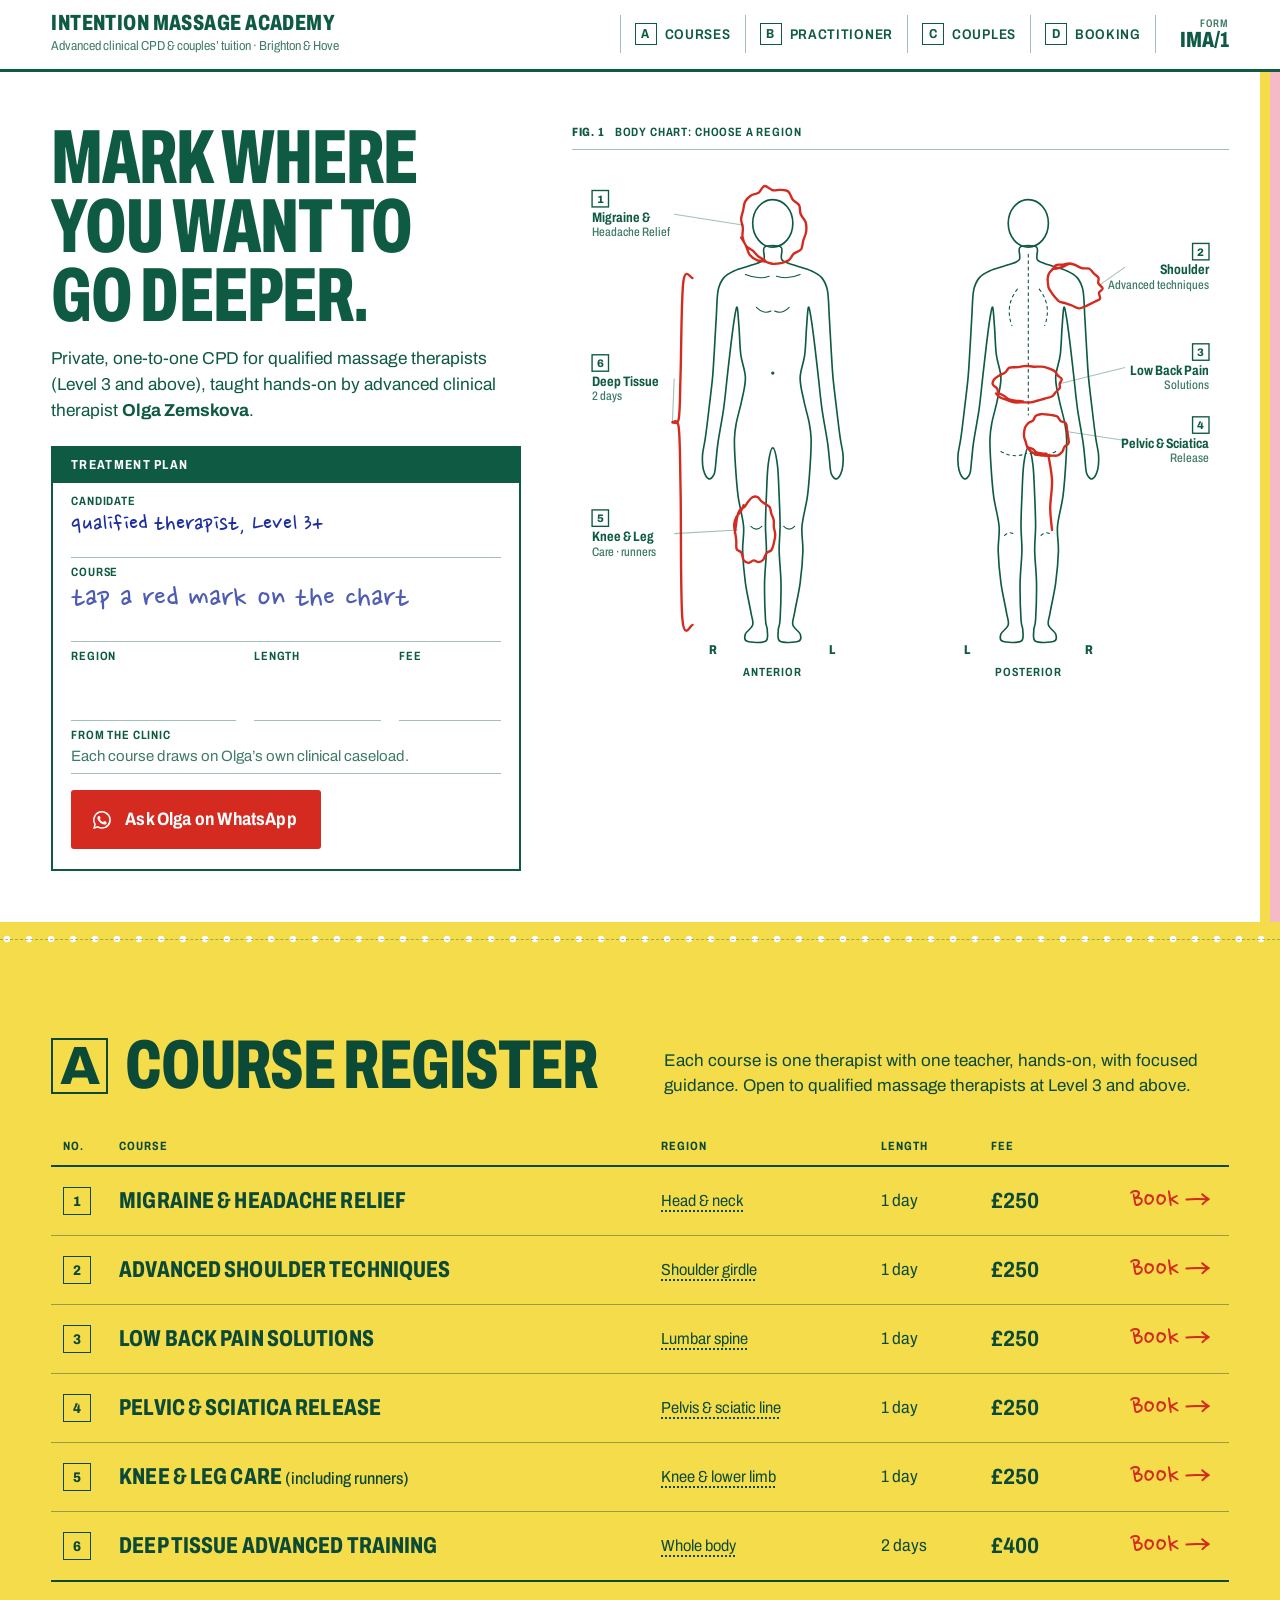
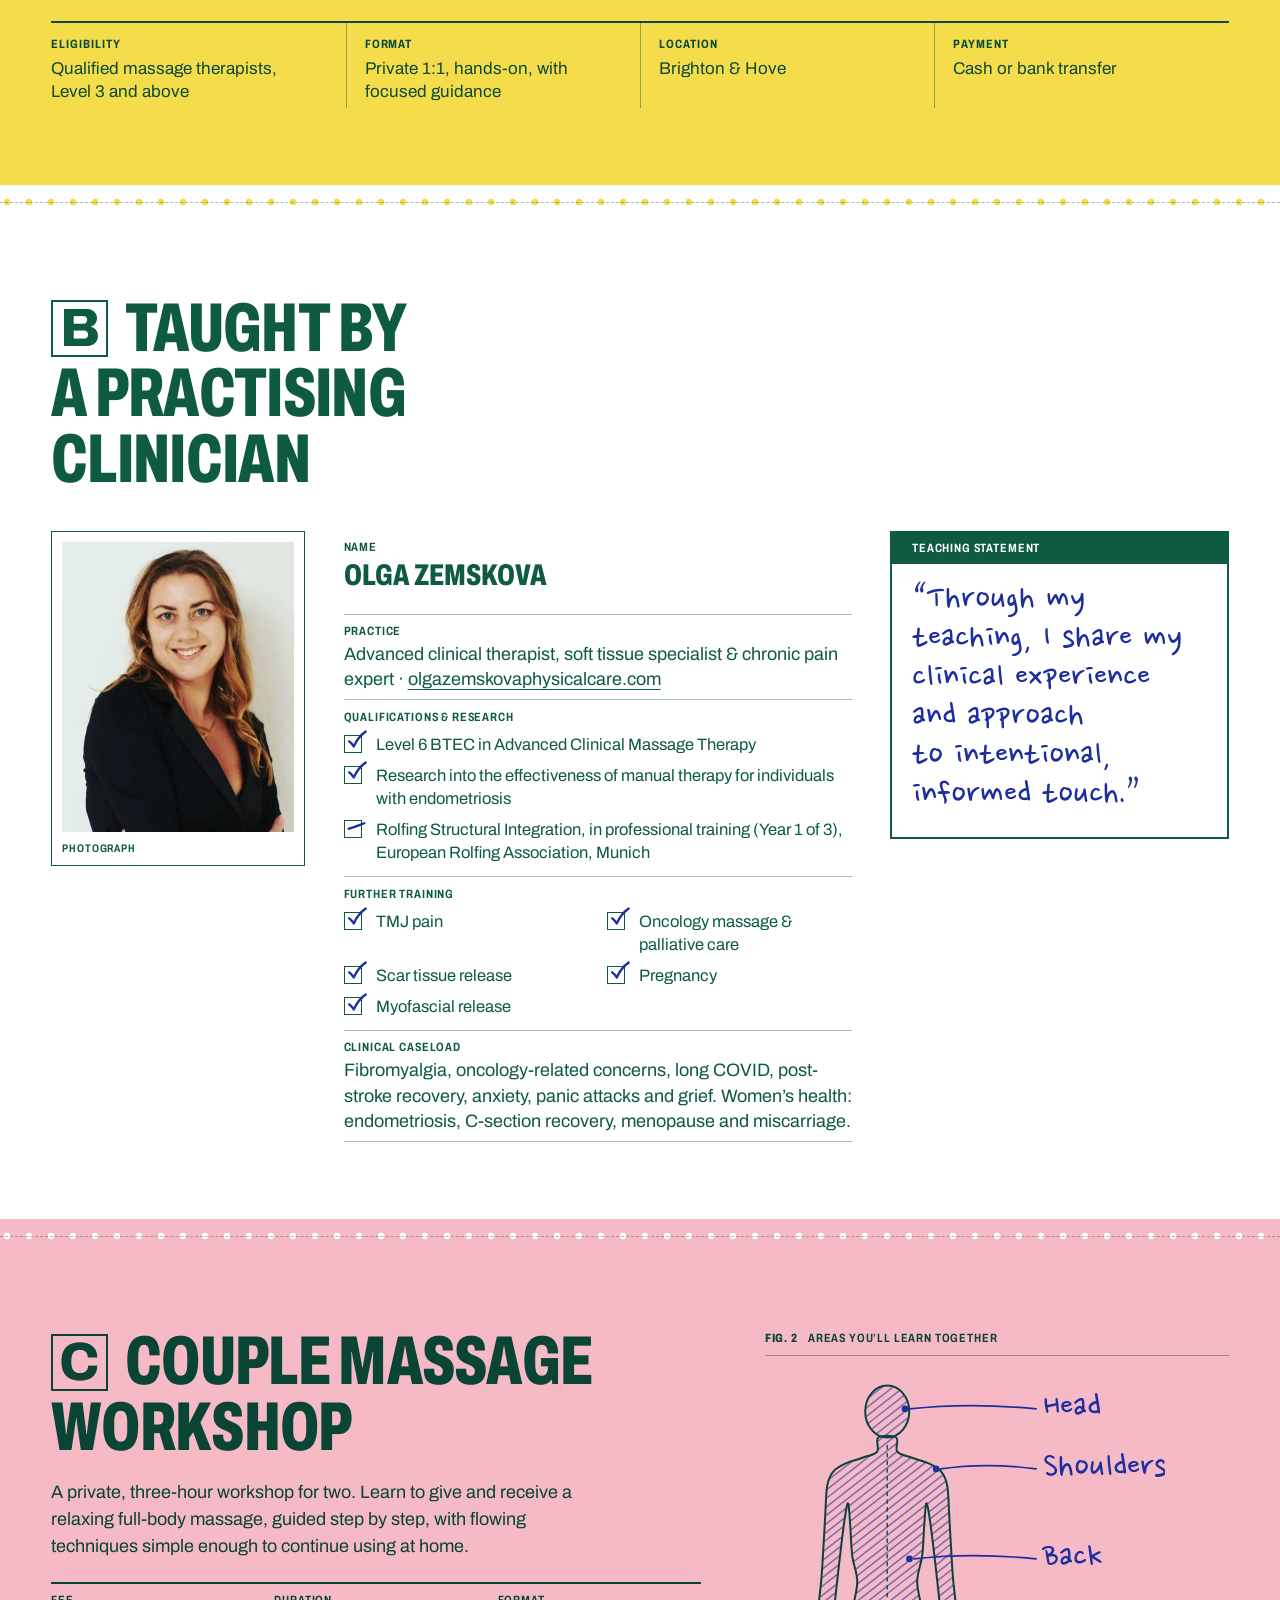
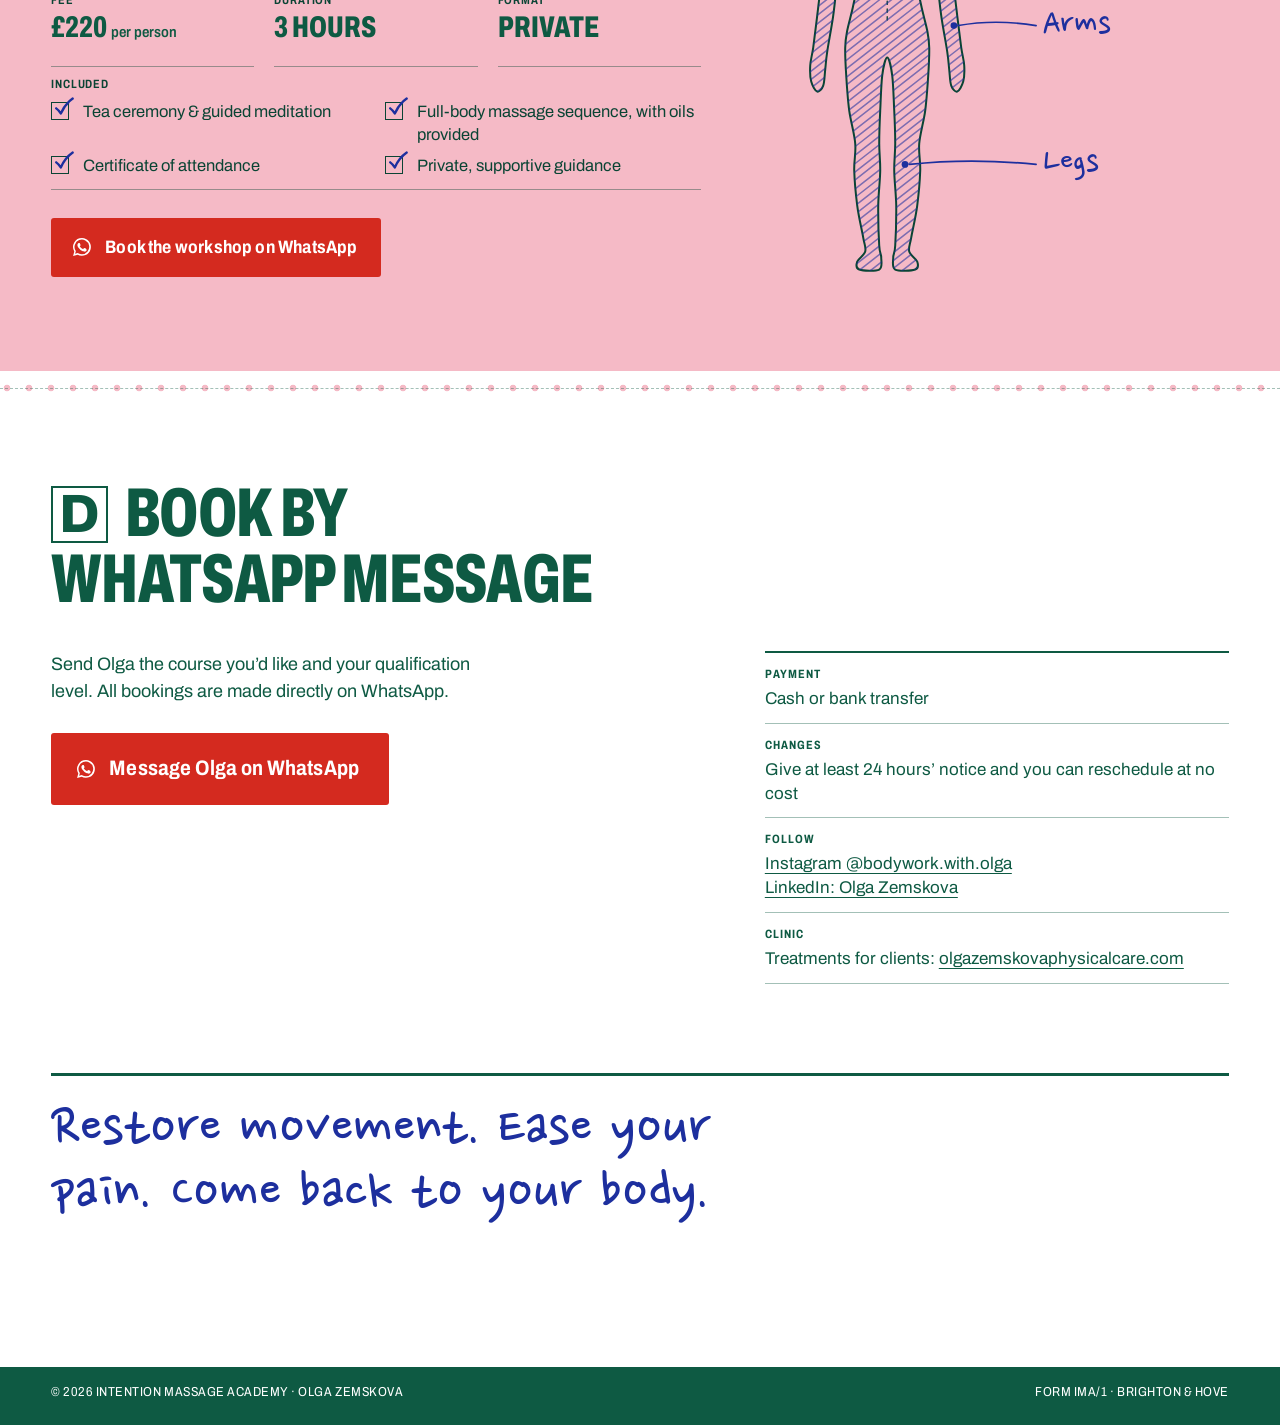
==== index.html @ a37837ff "intention massage first design attemp" ====
<!doctype html>
<html lang="en-GB">
<head>
<meta charset="utf-8">
<meta name="viewport" content="width=device-width, initial-scale=1">
<title>Intention Massage Academy | Advanced CPD for massage therapists, Brighton &amp; Hove</title>
<meta name="description" content="Private, one-to-one advanced CPD courses for qualified massage therapists (Level 3+), plus a private Couple Massage Workshop. Taught by advanced clinical therapist Olga Zemskova in Brighton &amp; Hove.">
<meta name="theme-color" content="#0e5a43">
<link rel="preload" href="assets/fonts/archivo-var-latin.woff2" as="font" type="font/woff2" crossorigin>
<link rel="preload" href="assets/fonts/nanum-pen-latin.woff2" as="font" type="font/woff2" crossorigin>
<link rel="stylesheet" href="styles.css">
<script>document.documentElement.classList.add('js')</script>
</head>
<body>
<a class="skip" href="#courses">Skip to courses</a>

<header class="masthead">
  <div class="mast-id">
    <a class="mast-name" href="#top">Intention Massage Academy</a>
    <span class="mast-sub">Advanced clinical CPD &amp; couples’ tuition · Brighton &amp; Hove</span>
  </div>
  <nav class="mast-nav" aria-label="Sections of this page">
    <a href="#courses"><b>A</b>Courses</a>
    <a href="#practitioner"><b>B</b>Practitioner</a>
    <a href="#couples"><b>C</b>Couples</a>
    <a href="#booking"><b>D</b>Booking</a>
  </nav>
  <div class="mast-ref" aria-hidden="true"><span>Form</span>IMA/1</div>
</header>

<main id="top">

<!-- A — Courses: the chart -->
<section class="sheet hero" id="courses" aria-labelledby="hero-h">
  <div class="copy-edges" aria-hidden="true"><i></i><i></i></div>
  <div class="hero-copy">
    <h1 id="hero-h">Mark where you want to go deeper.</h1>
    <p class="lede">Private, one-to-one CPD for qualified massage therapists (Level&nbsp;3 and above), taught hands-on by advanced clinical therapist <strong>Olga Zemskova</strong>.</p>

    <div class="plan" id="plan">
      <p class="plan-title">Treatment plan</p>
      <div class="plan-grid" aria-live="polite">
        <div class="field f-cand">
          <span class="flabel">Candidate</span>
          <span class="fval pen">qualified therapist, Level 3+</span>
        </div>
        <div class="field f-course">
          <span class="flabel">Course</span>
          <span class="fval pen hint" data-f="title">tap a red mark on the chart</span>
        </div>
        <div class="field">
          <span class="flabel">Region</span>
          <span class="fval pen" data-f="region"></span>
        </div>
        <div class="field">
          <span class="flabel">Length</span>
          <span class="fval pen" data-f="length"></span>
        </div>
        <div class="field">
          <span class="flabel">Fee</span>
          <span class="fval pen num" data-f="fee"></span>
        </div>
        <div class="field f-clinic">
          <span class="flabel">From the clinic</span>
          <span class="fval note" data-f="clinic">Each course draws on Olga’s own clinical caseload.</span>
        </div>
      </div>
      <a class="pen-btn" id="plan-book" href="https://wa.me/447553370589?text=Hello%20Olga%2C%20I%E2%80%99m%20a%20qualified%20massage%20therapist%20and%20I%E2%80%99m%20interested%20in%20CPD%20training%20at%20Intention%20Massage%20Academy." target="_blank" rel="noopener">
        <svg class="wa" viewBox="0 0 24 24" aria-hidden="true"><path d="M12 2.2a9.7 9.7 0 0 0-8.4 14.6L2.3 21.7l5-1.3A9.7 9.7 0 1 0 12 2.2Zm0 17.7c-1.5 0-3-.4-4.2-1.1l-.3-.2-3 .8.8-2.9-.2-.3A8 8 0 1 1 12 19.9Zm4.4-6c-.2-.1-1.4-.7-1.7-.8-.2-.1-.4-.1-.5.1l-.8 1c-.1.2-.3.2-.5.1a6.5 6.5 0 0 1-3.2-2.8c-.2-.4.2-.4.7-1.3.1-.2 0-.3 0-.4l-.8-1.8c-.2-.5-.4-.4-.5-.4h-.5a.9.9 0 0 0-.7.3 2.8 2.8 0 0 0-.9 2.1 4.9 4.9 0 0 0 1 2.6 11.2 11.2 0 0 0 4.3 3.8c1.6.7 2.2.7 3 .6.5-.1 1.4-.6 1.6-1.2.2-.6.2-1 .1-1.2l-.4-.2Z"/></svg>
        <span data-f="cta">Ask Olga on WhatsApp</span>
      </a>
    </div>
  </div>

  <figure class="chart">
    <figcaption class="chart-cap"><span>Fig. 1</span> Body chart: choose a region</figcaption>
    <svg class="chart-svg" viewBox="0 0 720 600" role="group" aria-labelledby="chart-title"><title id="chart-title">Body chart. Anterior and posterior views with six CPD courses marked by body region.</title><defs><clipPath id="clip-migraine"><ellipse cx="220" cy="78" rx="32" ry="37.6" transform="rotate(-8 220 78)"/></clipPath><clipPath id="clip-knee"><ellipse cx="201" cy="412" rx="19.7" ry="32" transform="rotate(4 201 412)"/></clipPath><clipPath id="clip-shoulder"><ellipse cx="550" cy="144" rx="28.2" ry="20.7" transform="rotate(18 550 144)"/></clipPath><clipPath id="clip-lowback"><ellipse cx="500" cy="252" rx="33.8" ry="18.8" transform="rotate(-3 500 252)"/></clipPath><clipPath id="clip-pelvic"><ellipse cx="520" cy="308" rx="22.6" ry="20.7" transform="rotate(8 520 308)"/></clipPath><clipPath id="clip-deep"><path d="M509 102C512.2 104.3 507.5 112.7 510 116C512.5 119.3 518.7 120 524 122C529.3 124 537 125.7 542 128C547 130.3 551 132.3 554 136C557 139.7 558.7 142.7 560 150C561.3 157.3 561.3 169.2 562 180C562.7 190.8 563.3 204.2 564 215C564.7 225.8 565 234.2 566 245C567 255.8 568.7 268.8 570 280C571.3 291.2 572.8 303.7 574 312C575.2 320.3 576.7 324.3 577 330C577.3 335.7 577.2 341.7 576 346C574.8 350.3 572 355.3 570 356C568 356.7 565.3 353.7 564 350C562.7 346.3 562.7 339.7 562 334C561.3 328.3 561.3 325 560 316C558.7 307 555.7 291.8 554 280C552.3 268.2 551.3 256.7 550 245C548.7 233.3 547.3 220.8 546 210C544.7 199.2 543.2 187 542 180C540.8 173 539.8 166.3 539 168C538.2 169.7 537.7 181.3 537 190C536.3 198.7 536.2 210.8 535 220C533.8 229.2 530.2 236.7 530 245C529.8 253.3 532.3 261.7 534 270C535.7 278.3 538.7 288 540 295C541.3 302 541.8 304.5 542 312C542.2 319.5 541.7 329.5 541 340C540.3 350.5 539.5 363.7 538 375C536.5 386.3 532.8 398 532 408C531.2 418 533.3 424.7 533 435C532.7 445.3 531.5 458.8 530 470C528.5 481.2 525.3 494.3 524 502C522.7 509.7 521 512 522 516C523 520 529 523 530 526C531 529 531.7 532.7 528 534C524.3 535.3 511.7 536 508 534C504.3 532 506 526 506 522C506 518 507.5 518.7 508 510C508.5 501.3 509.2 482.5 509 470C508.8 457.5 507.2 445.3 507 435C506.8 424.7 508 418 508 408C508 398 507.5 386.3 507 375C506.5 363.7 506.2 348.8 505 340C503.8 331.2 501.7 322 500 322C498.3 322 496.2 331.2 495 340C493.8 348.8 493.5 363.7 493 375C492.5 386.3 492 398 492 408C492 418 493.2 424.7 493 435C492.8 445.3 491.2 457.5 491 470C490.8 482.5 491.5 501.3 492 510C492.5 518.7 494 518 494 522C494 526 495.7 532 492 534C488.3 536 475.7 535.3 472 534C468.3 532.7 469 529 470 526C471 523 477 520 478 516C479 512 477.3 509.7 476 502C474.7 494.3 471.5 481.2 470 470C468.5 458.8 467.3 445.3 467 435C466.7 424.7 468.8 418 468 408C467.2 398 463.5 386.3 462 375C460.5 363.7 459.7 350.5 459 340C458.3 329.5 457.8 319.5 458 312C458.2 304.5 458.7 302 460 295C461.3 288 464.3 278.3 466 270C467.7 261.7 470.2 253.3 470 245C469.8 236.7 466.2 229.2 465 220C463.8 210.8 463.7 198.7 463 190C462.3 181.3 461.8 169.7 461 168C460.2 166.3 459.2 173 458 180C456.8 187 455.3 199.2 454 210C452.7 220.8 451.3 233.3 450 245C448.7 256.7 447.7 268.2 446 280C444.3 291.8 441.3 307 440 316C438.7 325 438.7 328.3 438 334C437.3 339.7 437.3 346.3 436 350C434.7 353.7 432 356.7 430 356C428 355.3 425.2 350.3 424 346C422.8 341.7 422.7 335.7 423 330C423.3 324.3 424.8 320.3 426 312C427.2 303.7 428.7 291.2 430 280C431.3 268.8 433 255.8 434 245C435 234.2 435.3 225.8 436 215C436.7 204.2 437.3 190.8 438 180C438.7 169.2 438.7 157.3 440 150C441.3 142.7 443 139.7 446 136C449 132.3 453 130.3 458 128C463 125.7 470.7 124 476 122C481.3 120 487.5 119.3 490 116C492.5 112.7 487.8 104.3 491 102C494.2 99.7 505.8 99.7 509 102Z"/><ellipse cx="500" cy="76" rx="22" ry="26"/></clipPath></defs><g class="fig" aria-hidden="true"><path d="M229 102C232.2 104.3 227.5 112.7 230 116C232.5 119.3 238.7 120 244 122C249.3 124 257 125.7 262 128C267 130.3 271 132.3 274 136C277 139.7 278.7 142.7 280 150C281.3 157.3 281.3 169.2 282 180C282.7 190.8 283.3 204.2 284 215C284.7 225.8 285 234.2 286 245C287 255.8 288.7 268.8 290 280C291.3 291.2 292.8 303.7 294 312C295.2 320.3 296.7 324.3 297 330C297.3 335.7 297.2 341.7 296 346C294.8 350.3 292 355.3 290 356C288 356.7 285.3 353.7 284 350C282.7 346.3 282.7 339.7 282 334C281.3 328.3 281.3 325 280 316C278.7 307 275.7 291.8 274 280C272.3 268.2 271.3 256.7 270 245C268.7 233.3 267.3 220.8 266 210C264.7 199.2 263.2 187 262 180C260.8 173 259.8 166.3 259 168C258.2 169.7 257.7 181.3 257 190C256.3 198.7 256.2 210.8 255 220C253.8 229.2 250.2 236.7 250 245C249.8 253.3 252.3 261.7 254 270C255.7 278.3 258.7 288 260 295C261.3 302 261.8 304.5 262 312C262.2 319.5 261.7 329.5 261 340C260.3 350.5 259.5 363.7 258 375C256.5 386.3 252.8 398 252 408C251.2 418 253.3 424.7 253 435C252.7 445.3 251.5 458.8 250 470C248.5 481.2 245.3 494.3 244 502C242.7 509.7 241 512 242 516C243 520 249 523 250 526C251 529 251.7 532.7 248 534C244.3 535.3 231.7 536 228 534C224.3 532 226 526 226 522C226 518 227.5 518.7 228 510C228.5 501.3 229.2 482.5 229 470C228.8 457.5 227.2 445.3 227 435C226.8 424.7 228 418 228 408C228 398 227.5 386.3 227 375C226.5 363.7 226.2 348.8 225 340C223.8 331.2 221.7 322 220 322C218.3 322 216.2 331.2 215 340C213.8 348.8 213.5 363.7 213 375C212.5 386.3 212 398 212 408C212 418 213.2 424.7 213 435C212.8 445.3 211.2 457.5 211 470C210.8 482.5 211.5 501.3 212 510C212.5 518.7 214 518 214 522C214 526 215.7 532 212 534C208.3 536 195.7 535.3 192 534C188.3 532.7 189 529 190 526C191 523 197 520 198 516C199 512 197.3 509.7 196 502C194.7 494.3 191.5 481.2 190 470C188.5 458.8 187.3 445.3 187 435C186.7 424.7 188.8 418 188 408C187.2 398 183.5 386.3 182 375C180.5 363.7 179.7 350.5 179 340C178.3 329.5 177.8 319.5 178 312C178.2 304.5 178.7 302 180 295C181.3 288 184.3 278.3 186 270C187.7 261.7 190.2 253.3 190 245C189.8 236.7 186.2 229.2 185 220C183.8 210.8 183.7 198.7 183 190C182.3 181.3 181.8 169.7 181 168C180.2 166.3 179.2 173 178 180C176.8 187 175.3 199.2 174 210C172.7 220.8 171.3 233.3 170 245C168.7 256.7 167.7 268.2 166 280C164.3 291.8 161.3 307 160 316C158.7 325 158.7 328.3 158 334C157.3 339.7 157.3 346.3 156 350C154.7 353.7 152 356.7 150 356C148 355.3 145.2 350.3 144 346C142.8 341.7 142.7 335.7 143 330C143.3 324.3 144.8 320.3 146 312C147.2 303.7 148.7 291.2 150 280C151.3 268.8 153 255.8 154 245C155 234.2 155.3 225.8 156 215C156.7 204.2 157.3 190.8 158 180C158.7 169.2 158.7 157.3 160 150C161.3 142.7 163 139.7 166 136C169 132.3 173 130.3 178 128C183 125.7 190.7 124 196 122C201.3 120 207.5 119.3 210 116C212.5 112.7 207.8 104.3 211 102C214.2 99.7 225.8 99.7 229 102Z"/><ellipse cx="220" cy="76" rx="22" ry="26"/><path d="M509 102C512.2 104.3 507.5 112.7 510 116C512.5 119.3 518.7 120 524 122C529.3 124 537 125.7 542 128C547 130.3 551 132.3 554 136C557 139.7 558.7 142.7 560 150C561.3 157.3 561.3 169.2 562 180C562.7 190.8 563.3 204.2 564 215C564.7 225.8 565 234.2 566 245C567 255.8 568.7 268.8 570 280C571.3 291.2 572.8 303.7 574 312C575.2 320.3 576.7 324.3 577 330C577.3 335.7 577.2 341.7 576 346C574.8 350.3 572 355.3 570 356C568 356.7 565.3 353.7 564 350C562.7 346.3 562.7 339.7 562 334C561.3 328.3 561.3 325 560 316C558.7 307 555.7 291.8 554 280C552.3 268.2 551.3 256.7 550 245C548.7 233.3 547.3 220.8 546 210C544.7 199.2 543.2 187 542 180C540.8 173 539.8 166.3 539 168C538.2 169.7 537.7 181.3 537 190C536.3 198.7 536.2 210.8 535 220C533.8 229.2 530.2 236.7 530 245C529.8 253.3 532.3 261.7 534 270C535.7 278.3 538.7 288 540 295C541.3 302 541.8 304.5 542 312C542.2 319.5 541.7 329.5 541 340C540.3 350.5 539.5 363.7 538 375C536.5 386.3 532.8 398 532 408C531.2 418 533.3 424.7 533 435C532.7 445.3 531.5 458.8 530 470C528.5 481.2 525.3 494.3 524 502C522.7 509.7 521 512 522 516C523 520 529 523 530 526C531 529 531.7 532.7 528 534C524.3 535.3 511.7 536 508 534C504.3 532 506 526 506 522C506 518 507.5 518.7 508 510C508.5 501.3 509.2 482.5 509 470C508.8 457.5 507.2 445.3 507 435C506.8 424.7 508 418 508 408C508 398 507.5 386.3 507 375C506.5 363.7 506.2 348.8 505 340C503.8 331.2 501.7 322 500 322C498.3 322 496.2 331.2 495 340C493.8 348.8 493.5 363.7 493 375C492.5 386.3 492 398 492 408C492 418 493.2 424.7 493 435C492.8 445.3 491.2 457.5 491 470C490.8 482.5 491.5 501.3 492 510C492.5 518.7 494 518 494 522C494 526 495.7 532 492 534C488.3 536 475.7 535.3 472 534C468.3 532.7 469 529 470 526C471 523 477 520 478 516C479 512 477.3 509.7 476 502C474.7 494.3 471.5 481.2 470 470C468.5 458.8 467.3 445.3 467 435C466.7 424.7 468.8 418 468 408C467.2 398 463.5 386.3 462 375C460.5 363.7 459.7 350.5 459 340C458.3 329.5 457.8 319.5 458 312C458.2 304.5 458.7 302 460 295C461.3 288 464.3 278.3 466 270C467.7 261.7 470.2 253.3 470 245C469.8 236.7 466.2 229.2 465 220C463.8 210.8 463.7 198.7 463 190C462.3 181.3 461.8 169.7 461 168C460.2 166.3 459.2 173 458 180C456.8 187 455.3 199.2 454 210C452.7 220.8 451.3 233.3 450 245C448.7 256.7 447.7 268.2 446 280C444.3 291.8 441.3 307 440 316C438.7 325 438.7 328.3 438 334C437.3 339.7 437.3 346.3 436 350C434.7 353.7 432 356.7 430 356C428 355.3 425.2 350.3 424 346C422.8 341.7 422.7 335.7 423 330C423.3 324.3 424.8 320.3 426 312C427.2 303.7 428.7 291.2 430 280C431.3 268.8 433 255.8 434 245C435 234.2 435.3 225.8 436 215C436.7 204.2 437.3 190.8 438 180C438.7 169.2 438.7 157.3 440 150C441.3 142.7 443 139.7 446 136C449 132.3 453 130.3 458 128C463 125.7 470.7 124 476 122C481.3 120 487.5 119.3 490 116C492.5 112.7 487.8 104.3 491 102C494.2 99.7 505.8 99.7 509 102Z"/><ellipse cx="500" cy="76" rx="22" ry="26"/><path class="detail" d="M190 132q14 6 26 2M250 132q-14 6 -26 2 M202 168q8 8 16 4M238 168q-8 8 -16 4 M196 408q6 6 12 0M232 408q6 6 12 0"/><circle class="detail-dot" cx="220" cy="240" r="1.8"/><path class="detail spine" d="M500 110V286 M488 148q-14 18 -6 40M512 148q14 18 6 40 M470 326q14 8 28 2M530 326q-14 8 -28 2 M474 418q6 -6 12 0M514 418q6 -6 12 0"/></g><g class="caps" aria-hidden="true"><text x="220" y="572" text-anchor="middle">Anterior</text><text x="500" y="572" text-anchor="middle">Posterior</text><text class="side" x="150" y="548">R</text><text class="side" x="282" y="548">L</text><text class="side" x="430" y="548">L</text><text class="side" x="562" y="548">R</text></g><g class="mark" data-course="migraine" tabindex="0" role="button" aria-pressed="false" aria-label="Migraine & Headache Relief"><ellipse class="hit" cx="220" cy="78" rx="42" ry="48" transform="rotate(-8 220 78)"/><g class="hatch" clip-path="url(#clip-migraine)"><path pathLength="1" d="M152.6 69.7Q190 39.3 228.3 10.6"/><path pathLength="1" d="M155.8 73.8Q194 43.2 231.5 14.7"/><path pathLength="1" d="M159 77.9Q196.9 48 234.7 18.8"/><path pathLength="1" d="M162.2 82Q199 52.5 237.9 22.9"/><path pathLength="1" d="M165.4 86.1Q202.1 56.4 241.1 27"/><path pathLength="1" d="M168.6 90.2Q205.4 59.7 244.3 31.1"/><path pathLength="1" d="M171.8 94.3Q209.5 65.5 247.5 35.2"/><path pathLength="1" d="M175 98.4Q212 68.2 250.7 39.3"/><path pathLength="1" d="M178.2 102.5Q216.4 74 253.9 43.4"/><path pathLength="1" d="M181.4 106.6Q219.4 76.8 257.1 47.5"/><path pathLength="1" d="M184.6 110.7Q223.6 80.1 260.3 51.6"/><path pathLength="1" d="M187.8 114.8Q226.5 84.7 263.5 55.7"/><path pathLength="1" d="M191 118.9Q228 88.4 266.7 59.8"/><path pathLength="1" d="M194.2 123Q231.6 94.2 269.9 63.9"/><path pathLength="1" d="M197.4 127.1Q234.5 97.7 273.1 68"/><path pathLength="1" d="M200.6 131.2Q238.8 101.3 276.3 72.1"/><path pathLength="1" d="M203.8 135.3Q241.8 104.7 279.5 76.2"/><path pathLength="1" d="M207 139.4Q243.8 109.1 282.7 80.3"/><path pathLength="1" d="M210.2 143.5Q248.5 113.8 285.9 84.4"/></g><path class="ring" pathLength="1" d="M211.8 116.8C210.6 116.1 206.6 114.1 204.3 112.3C202 110.5 200.4 107.9 198.1 105.9C195.8 103.9 192.3 102.8 190.5 100.4C188.6 97.9 187.4 94.3 186.9 91C186.3 87.8 187.5 84.3 187.2 81C186.9 77.7 185.3 74.5 185.3 71.4C185.4 68.2 186.8 65.2 187.5 62C188.2 58.8 188.3 54.9 189.7 52.2C191.2 49.4 193.7 47 196.1 45.4C198.5 43.8 201.8 44.2 204.3 42.5C206.8 40.7 208.3 35.5 210.9 35.1C213.5 34.6 217 39 219.9 39.7C222.8 40.4 225.4 39 228.2 39.3C231 39.5 234.6 39.3 236.9 41.1C239.2 42.9 240 47.6 242 50.1C244 52.6 247.4 53.5 248.9 56.1C250.3 58.8 249.4 62.9 250.6 66C251.8 69.1 255 71.5 256 74.7C256.9 77.9 257 81.7 256.6 85C256.2 88.3 254.5 91.3 253.5 94.5C252.6 97.7 252.7 102 251 104.5C249.2 106.9 245.3 107.3 243 109.3C240.7 111.4 239.5 115.1 237.1 116.8C234.8 118.5 231.6 118.9 228.8 119.5C225.9 120.1 223 120.5 220.1 120.3C217.2 120 214.5 118.6 211.6 117.9C208.6 117.3 205.4 117.4 202.5 116.2C199.7 114.9 196.6 112.9 194.6 110.3C192.6 107.7 192 103.5 190.5 100.3C189 97.2 186.3 93.1 185.4 91.6"/><path class="leader" d="M112 66L188.7 78"/><rect class="box" x="22" y="40" width="18" height="18"/><text class="boxn" x="31" y="53.5" text-anchor="middle">1</text><text class="lab" x="22" y="74" text-anchor="start">Migraine &</text><text class="lab sub" x="22" y="90" text-anchor="start">Headache Relief</text></g><g class="mark" data-course="deep" tabindex="0" role="button" aria-pressed="false" aria-label="Deep Tissue 2 days"><rect class="hit" x="106" y="130" width="40" height="400"/><g class="hatch hatch-wide" clip-path="url(#clip-deep)"><path pathLength="1" d="M62.1 236.2Q306.9 44.6 553.8 -147.9"/><path pathLength="1" d="M66.4 241.7Q312.6 50.8 558.1 -142.4"/><path pathLength="1" d="M70.7 247.3Q317.3 54.7 562.4 -136.9"/><path pathLength="1" d="M75 252.8Q320.6 61.1 566.7 -131.4"/><path pathLength="1" d="M79.3 258.3Q324 66.1 571 -125.9"/><path pathLength="1" d="M83.6 263.8Q328.7 70.8 575.3 -120.4"/><path pathLength="1" d="M87.9 269.3Q332.7 77.9 579.6 -114.8"/><path pathLength="1" d="M92.2 274.8Q337.2 82.1 583.9 -109.3"/><path pathLength="1" d="M96.5 280.4Q342.1 89.2 588.3 -103.8"/><path pathLength="1" d="M100.8 285.9Q345.7 93.7 592.6 -98.3"/><path pathLength="1" d="M105.2 291.4Q351.1 100.2 596.9 -92.8"/><path pathLength="1" d="M109.5 296.9Q356.1 105.7 601.2 -87.3"/><path pathLength="1" d="M113.8 302.4Q359.1 110.1 605.5 -81.8"/><path pathLength="1" d="M118.1 307.9Q363.6 116.8 609.8 -76.2"/><path pathLength="1" d="M122.4 313.5Q369.3 120.5 614.1 -70.7"/><path pathLength="1" d="M126.7 319Q371.8 126.2 618.4 -65.2"/><path pathLength="1" d="M131 324.5Q376.2 132.4 622.7 -59.7"/><path pathLength="1" d="M135.3 330Q381.4 137.3 627 -54.2"/><path pathLength="1" d="M139.6 335.5Q384.3 143.2 631.3 -48.7"/><path pathLength="1" d="M143.9 341Q389.5 149.1 635.7 -43.1"/><path pathLength="1" d="M148.2 346.5Q395.2 154.9 640 -37.6"/><path pathLength="1" d="M152.6 352.1Q398.5 160.3 644.3 -32.1"/><path pathLength="1" d="M156.9 357.6Q403.1 164.4 648.6 -26.6"/><path pathLength="1" d="M161.2 363.1Q408 171.7 652.9 -21.1"/><path pathLength="1" d="M165.5 368.6Q412.2 177.2 657.2 -15.6"/><path pathLength="1" d="M169.8 374.1Q415.4 181.8 661.5 -10"/><path pathLength="1" d="M174.1 379.6Q419 187.9 665.8 -4.5"/><path pathLength="1" d="M178.4 385.2Q423.2 192 670.1 1"/><path pathLength="1" d="M182.7 390.7Q427.9 197.8 674.4 6.5"/><path pathLength="1" d="M187 396.2Q432.5 203 678.8 12"/><path pathLength="1" d="M191.3 401.7Q436 208.8 683.1 17.5"/><path pathLength="1" d="M195.7 407.2Q440.6 214.8 687.4 23.1"/><path pathLength="1" d="M200 412.7Q444.7 221.6 691.7 28.6"/><path pathLength="1" d="M204.3 418.3Q450.4 225.3 696 34.1"/><path pathLength="1" d="M208.6 423.8Q453.8 231.3 700.3 39.6"/><path pathLength="1" d="M212.9 429.3Q458.4 236.3 704.6 45.1"/><path pathLength="1" d="M217.2 434.8Q463.9 243.9 708.9 50.6"/><path pathLength="1" d="M221.5 440.3Q467.3 248.2 713.2 56.1"/><path pathLength="1" d="M225.8 445.8Q470.7 252.8 717.5 61.7"/><path pathLength="1" d="M230.1 451.4Q475.6 258.7 721.8 67.2"/><path pathLength="1" d="M234.4 456.9Q481.1 264 726.2 72.7"/><path pathLength="1" d="M238.7 462.4Q483.5 271.4 730.5 78.2"/><path pathLength="1" d="M243.1 467.9Q489 275 734.8 83.7"/><path pathLength="1" d="M247.4 473.4Q493.3 280.2 739.1 89.2"/><path pathLength="1" d="M251.7 478.9Q497.6 288 743.4 94.8"/><path pathLength="1" d="M256 484.5Q502.7 292.8 747.7 100.3"/><path pathLength="1" d="M260.3 490Q505.6 297.6 752 105.8"/><path pathLength="1" d="M264.6 495.5Q509.7 304 756.3 111.3"/><path pathLength="1" d="M268.9 501Q514.9 309.6 760.6 116.8"/><path pathLength="1" d="M273.2 506.5Q518.7 313.8 764.9 122.3"/><path pathLength="1" d="M277.5 512Q524.1 321.1 769.3 127.9"/><path pathLength="1" d="M281.8 517.5Q528.6 326.2 773.6 133.4"/><path pathLength="1" d="M286.2 523.1Q532.8 331.6 777.9 138.9"/><path pathLength="1" d="M290.5 528.6Q535.7 336.5 782.2 144.4"/><path pathLength="1" d="M294.8 534.1Q540.3 340.9 786.5 149.9"/><path pathLength="1" d="M299.1 539.6Q543.8 347 790.8 155.4"/><path pathLength="1" d="M303.4 545.1Q548.7 353.5 795.1 161"/><path pathLength="1" d="M307.7 550.6Q554.7 358.4 799.4 166.5"/><path pathLength="1" d="M312 556.2Q558.9 365.2 803.7 172"/><path pathLength="1" d="M316.3 561.7Q563.3 369.3 808 177.5"/><path pathLength="1" d="M320.6 567.2Q565.8 374.4 812.4 183"/><path pathLength="1" d="M324.9 572.7Q570.1 379.9 816.7 188.5"/><path pathLength="1" d="M329.3 578.2Q575.4 387.1 821 194.1"/><path pathLength="1" d="M333.6 583.7Q580.2 391.6 825.3 199.6"/><path pathLength="1" d="M337.9 589.3Q584.1 397.9 829.6 205.1"/><path pathLength="1" d="M342.2 594.8Q587 403.1 833.9 210.6"/><path pathLength="1" d="M346.5 600.3Q593.3 408.9 838.2 216.1"/><path pathLength="1" d="M350.8 605.8Q597.3 413.7 842.5 221.6"/><path pathLength="1" d="M355.1 611.3Q600.2 419.9 846.8 227.1"/><path pathLength="1" d="M359.4 616.8Q604.9 425.5 851.1 232.7"/><path pathLength="1" d="M363.7 622.4Q610.7 430 855.4 238.2"/><path pathLength="1" d="M368 627.9Q613.7 436.9 859.8 243.7"/><path pathLength="1" d="M372.3 633.4Q618.7 440.5 864.1 249.2"/><path pathLength="1" d="M376.7 638.9Q621.6 446 868.4 254.7"/><path pathLength="1" d="M381 644.4Q627.8 453.1 872.7 260.2"/><path pathLength="1" d="M385.3 649.9Q630.3 458.6 877 265.8"/><path pathLength="1" d="M389.6 655.4Q636.6 463.7 881.3 271.3"/><path pathLength="1" d="M393.9 661Q639.4 469 885.6 276.8"/><path pathLength="1" d="M398.2 666.5Q643.2 473.2 889.9 282.3"/><path pathLength="1" d="M402.5 672Q649.5 480.3 894.2 287.8"/><path pathLength="1" d="M406.8 677.5Q652.7 486.5 898.5 293.3"/><path pathLength="1" d="M411.1 683Q656.8 491.8 902.9 298.9"/><path pathLength="1" d="M415.4 688.5Q662.1 495.8 907.2 304.4"/><path pathLength="1" d="M419.8 694.1Q665 501.5 911.5 309.9"/><path pathLength="1" d="M424.1 699.6Q669.3 507.7 915.8 315.4"/><path pathLength="1" d="M428.4 705.1Q673.7 512.8 920.1 320.9"/><path pathLength="1" d="M432.7 710.6Q677.7 519.5 924.4 326.4"/><path pathLength="1" d="M437 716.1Q682.5 523.9 928.7 332"/><path pathLength="1" d="M441.3 721.6Q687.4 530.5 933 337.5"/><path pathLength="1" d="M445.6 727.2Q691.3 536.1 937.3 343"/></g><path class="ring" pathLength="1" d="M132 136C130.3 136.7 124.2 122.7 122 140C119.8 157.3 119.8 215 119 240C118.2 265 118.5 281 117 290C115.5 299 110 292.3 110 294C110 295.7 115.5 287.3 117 300C118.5 312.7 118.3 335 119 370C119.7 405 118.8 485.7 121 510C123.2 534.3 130.2 515 132 516"/><path class="leader" d="M112 246L110 294"/><rect class="box" x="22" y="220" width="18" height="18"/><text class="boxn" x="31" y="233.5" text-anchor="middle">6</text><text class="lab" x="22" y="254" text-anchor="start">Deep Tissue</text><text class="lab sub" x="22" y="270" text-anchor="start">2 days</text></g><g class="mark" data-course="knee" tabindex="0" role="button" aria-pressed="false" aria-label="Knee & Leg Care · runners"><ellipse class="hit" cx="201" cy="412" rx="29" ry="42" transform="rotate(4 201 412)"/><g class="hatch" clip-path="url(#clip-knee)"><path pathLength="1" d="M143.7 405Q175.9 379.9 208 354.7"/><path pathLength="1" d="M146.9 409.1Q179.1 382.8 211.2 358.8"/><path pathLength="1" d="M150.1 413.2Q182.1 387.3 214.4 362.9"/><path pathLength="1" d="M153.3 417.3Q184.3 392.9 217.6 367"/><path pathLength="1" d="M156.5 421.4Q187.9 396.2 220.8 371.1"/><path pathLength="1" d="M159.7 425.5Q192.4 400.5 224 375.2"/><path pathLength="1" d="M162.9 429.6Q194.7 404.5 227.2 379.3"/><path pathLength="1" d="M166.1 433.7Q198.4 409.2 230.4 383.4"/><path pathLength="1" d="M169.3 437.7Q200.5 412.8 233.6 387.5"/><path pathLength="1" d="M172.5 441.8Q204.1 416.2 236.8 391.6"/><path pathLength="1" d="M175.7 445.9Q208.5 420.8 240 395.7"/><path pathLength="1" d="M178.9 450Q211.2 425.5 243.2 399.8"/><path pathLength="1" d="M182.1 454.1Q215.3 428.9 246.4 403.9"/><path pathLength="1" d="M185.3 458.2Q217.8 433.1 249.7 408"/><path pathLength="1" d="M188.6 462.3Q220.7 437.7 252.9 412.1"/><path pathLength="1" d="M191.8 466.4Q223.8 441.4 256.1 416.2"/></g><path class="ring" pathLength="1" d="M178.4 415.4C178.6 414 179.3 409.7 179.7 406.9C180.1 404 180.2 401.1 180.9 398.3C181.5 395.6 182.3 392.4 183.6 390.5C185 388.5 187.4 388.4 189 386.8C190.5 385.2 191.4 382.7 192.9 381C194.3 379.2 196 377 197.7 376.1C199.4 375.2 201.5 375 203.1 375.8C204.8 376.5 206.2 379.3 207.7 380.7C209.2 382 210.6 382.6 212 383.6C213.5 384.7 215.5 385.2 216.6 386.9C217.7 388.7 217.8 392 218.5 394.3C219.3 396.7 220.5 398.6 221 401C221.4 403.4 220.9 406.2 221.2 408.9C221.5 411.6 222.7 414.4 222.7 417.2C222.7 420 222 423 221.3 425.8C220.6 428.6 220 432 218.6 433.9C217.3 435.8 214.7 435.6 213.1 437.4C211.6 439.2 211 442.9 209.5 444.6C208 446.2 206 447.1 204.3 447.2C202.5 447.3 200.8 445.2 199 445.3C197.2 445.4 195.1 448.1 193.3 448.1C191.5 448 189.4 447 188.1 445.1C186.8 443.2 186.9 438.9 185.6 436.8C184.3 434.7 181.3 435 180.4 432.8C179.5 430.5 180.3 426.5 180 423.6C179.8 420.7 179.3 418.2 178.9 415.4C178.5 412.5 177.5 409.3 177.7 406.4C177.9 403.5 178.9 400.2 180.1 397.8C181.3 395.4 183.5 394.1 184.8 392C186.2 389.8 187.5 386 188 384.8"/><path class="leader" d="M112 416L181.7 412"/><rect class="box" x="22" y="390" width="18" height="18"/><text class="boxn" x="31" y="403.5" text-anchor="middle">5</text><text class="lab" x="22" y="424" text-anchor="start">Knee & Leg</text><text class="lab sub" x="22" y="440" text-anchor="start">Care · runners</text></g><g class="mark" data-course="shoulder" tabindex="0" role="button" aria-pressed="false" aria-label="Shoulder Advanced techniques"><ellipse class="hit" cx="550" cy="144" rx="38" ry="30" transform="rotate(18 550 144)"/><g class="hatch" clip-path="url(#clip-shoulder)"><path pathLength="1" d="M499.5 137.8Q527.9 115.2 556.2 93.5"/><path pathLength="1" d="M502.7 141.9Q530.3 119.3 559.4 97.6"/><path pathLength="1" d="M505.9 146Q534.8 122.7 562.6 101.7"/><path pathLength="1" d="M509.1 150.1Q537.6 127.8 565.8 105.8"/><path pathLength="1" d="M512.3 154.2Q539.5 131.6 569 109.9"/><path pathLength="1" d="M515.5 158.3Q544.1 136.1 572.2 114"/><path pathLength="1" d="M518.7 162.4Q546 141.4 575.4 118.1"/><path pathLength="1" d="M521.9 166.5Q550.9 145.4 578.6 122.2"/><path pathLength="1" d="M525.1 170.6Q552.5 147.9 581.8 126.2"/><path pathLength="1" d="M528.3 174.7Q555.5 153.2 585 130.3"/><path pathLength="1" d="M531.5 178.8Q559.3 155.7 588.2 134.4"/><path pathLength="1" d="M534.7 182.9Q562.9 161.7 591.4 138.5"/><path pathLength="1" d="M537.9 187Q567 164.2 594.6 142.6"/><path pathLength="1" d="M541.1 191.1Q568.6 169.9 597.8 146.7"/></g><path class="ring" pathLength="1" d="M526.4 126.1C527.6 125.9 531.2 125.4 533.3 124.9C535.5 124.4 537.2 124 539.1 123.2C541 122.4 542.7 120.5 544.9 120.3C547.1 120.1 549.9 121.2 552.1 122C554.4 122.8 556.1 124.5 558.6 125.1C561 125.7 564.6 124.8 566.8 125.7C569 126.7 570 129.2 571.7 130.8C573.4 132.5 576.1 133.9 576.9 135.7C577.7 137.5 576 139.8 576.7 141.7C577.5 143.6 581.4 145.6 581.5 147.3C581.6 149.1 577.9 150.2 577.4 152C576.9 153.9 579.4 156.7 578.7 158.4C578.1 160 575.1 160.6 573.3 161.7C571.4 162.7 569.7 163.5 567.8 164.4C566 165.4 564.2 166.3 562.1 167.1C560.1 167.9 557.8 169.3 555.4 169.1C553 169 550.2 167 547.9 166C545.5 165.1 543.5 164.3 541.1 163.6C538.8 162.9 535.9 162.7 533.9 161.6C531.9 160.4 530.5 158.3 529.1 156.7C527.6 155 526.4 153.3 525.3 151.6C524.1 149.9 522.8 148.2 522.2 146.4C521.6 144.6 521.7 142.8 521.5 141C521.4 139.2 521 137.3 521.3 135.6C521.5 133.8 522 132 522.9 130.5C523.8 128.9 525.4 127.8 526.7 126.3C528 124.9 528.7 122.5 530.5 121.7C532.4 120.8 535.7 121.6 538.1 121.2C540.4 120.9 542.5 119.8 544.8 119.8C547.2 119.9 550.9 121.4 552.2 121.7"/><path class="leader" d="M606 124L577.6 144"/><rect class="box" x="680" y="98" width="18" height="18"/><text class="boxn" x="689" y="111.5" text-anchor="middle">2</text><text class="lab" x="698" y="132" text-anchor="end">Shoulder</text><text class="lab sub" x="698" y="148" text-anchor="end">Advanced techniques</text></g><g class="mark" data-course="lowback" tabindex="0" role="button" aria-pressed="false" aria-label="Low Back Pain Solutions"><ellipse class="hit" cx="500" cy="252" rx="44" ry="28" transform="rotate(-3 500 252)"/><g class="hatch" clip-path="url(#clip-lowback)"><path pathLength="1" d="M439.4 244.6Q473 216.8 507.4 191.4"/><path pathLength="1" d="M442.6 248.7Q476 220.9 510.6 195.5"/><path pathLength="1" d="M445.8 252.7Q480.4 226.3 513.8 199.6"/><path pathLength="1" d="M449 256.8Q482.3 230.2 517 203.7"/><path pathLength="1" d="M452.2 260.9Q487.3 233.4 520.3 207.8"/><path pathLength="1" d="M455.4 265Q490.2 238.3 523.5 211.8"/><path pathLength="1" d="M458.6 269.1Q492.6 243.3 526.7 215.9"/><path pathLength="1" d="M461.8 273.2Q495.6 246.7 529.9 220"/><path pathLength="1" d="M465 277.3Q499.5 251.9 533.1 224.1"/><path pathLength="1" d="M468.2 281.4Q501.8 255.6 536.3 228.2"/><path pathLength="1" d="M471.4 285.5Q505.9 259.3 539.5 232.3"/><path pathLength="1" d="M474.6 289.6Q508.4 262.7 542.7 236.4"/><path pathLength="1" d="M477.8 293.7Q510.8 266.2 545.9 240.5"/><path pathLength="1" d="M481 297.8Q514 271.8 549.1 244.6"/><path pathLength="1" d="M484.2 301.9Q517.6 274.5 552.3 248.7"/><path pathLength="1" d="M487.4 306Q520.4 280.2 555.5 252.8"/><path pathLength="1" d="M490.6 310.1Q525.5 283.9 558.7 256.9"/></g><path class="ring" pathLength="1" d="M494.1 271.1C492.8 271 488.7 270.7 486 270.3C483.3 269.9 480.3 269.5 478.2 268.6C476 267.7 475.1 266 473.3 264.9C471.5 263.7 468.6 262.9 467.4 261.6C466.1 260.2 466.7 258.5 465.7 256.9C464.6 255.4 461.5 254 461 252.3C460.5 250.7 461.3 248.7 462.5 247.1C463.7 245.5 466.3 244 468.3 242.7C470.4 241.4 473.1 240.7 474.9 239.2C476.8 237.8 477 235.1 479.3 234.1C481.7 233.2 486 233.9 489.1 233.5C492.1 233.2 494.7 232.2 497.5 232.1C500.3 232.1 503 233 505.8 233.1C508.6 233.3 511.8 232.7 514.6 233C517.3 233.3 520 234.1 522.4 234.9C524.9 235.8 527.4 236.8 529 238.1C530.6 239.3 530.9 241.1 532.2 242.6C533.4 244 536.2 245.2 536.6 246.7C536.9 248.3 534.7 250.1 534.4 251.7C534 253.4 535.2 255 534.5 256.5C533.8 258 531.5 259.4 530.2 260.8C528.8 262.3 528.3 264.3 526.4 265.4C524.4 266.6 521 267.1 518.4 267.9C515.7 268.6 513.3 269.4 510.7 270.1C508.1 270.8 505.4 271.9 502.6 272.2C499.7 272.5 496.8 272.1 493.8 272.1C490.8 272.1 487.4 272.5 484.6 272.1C481.8 271.7 479.4 270.5 476.8 269.6C474.2 268.8 471.2 268 469.2 266.8C467.2 265.6 465.4 263.1 464.6 262.4"/><path class="leader" d="M606 234L533.1 252"/><rect class="box" x="680" y="208" width="18" height="18"/><text class="boxn" x="689" y="221.5" text-anchor="middle">3</text><text class="lab" x="698" y="242" text-anchor="end">Low Back Pain</text><text class="lab sub" x="698" y="258" text-anchor="end">Solutions</text></g><g class="mark" data-course="pelvic" tabindex="0" role="button" aria-pressed="false" aria-label="Pelvic & Sciatica Release"><ellipse class="hit" cx="520" cy="308" rx="32" ry="30" transform="rotate(8 520 308)"/><g class="hatch" clip-path="url(#clip-pelvic)"><path pathLength="1" d="M479.6 303Q502.8 286.2 525 267.6"/><path pathLength="1" d="M482.8 307.1Q505.2 289 528.2 271.7"/><path pathLength="1" d="M486 311.2Q509.8 292.7 531.4 275.8"/><path pathLength="1" d="M489.2 315.3Q512.4 297.9 534.6 279.9"/><path pathLength="1" d="M492.4 319.4Q514 302.5 537.8 284"/><path pathLength="1" d="M495.6 323.5Q519.2 306.1 541 288.1"/><path pathLength="1" d="M498.8 327.6Q522 310.6 544.2 292.2"/><path pathLength="1" d="M502 331.7Q523.8 314 547.4 296.3"/><path pathLength="1" d="M505.2 335.8Q527.9 318.9 550.6 300.4"/><path pathLength="1" d="M508.4 339.9Q531.8 323 553.8 304.5"/><path pathLength="1" d="M511.6 344Q534.5 327.2 557 308.6"/><path pathLength="1" d="M514.8 348.1Q537.9 330.8 560.2 312.6"/></g><path class="ring" pathLength="1" d="M520 328.4C519.1 328.3 516.4 328.3 514.5 328C512.7 327.8 510.6 327.7 509 326.9C507.4 326.1 506.7 324.2 505 323.2C503.3 322.2 500.3 322.1 499 320.8C497.7 319.5 497.7 317.2 497.2 315.4C496.6 313.6 495.7 311.9 495.4 310.2C495.2 308.4 495.2 306.5 495.4 304.7C495.6 302.9 495.9 300.9 496.6 299.3C497.4 297.6 498.6 296 500 294.8C501.4 293.6 503.7 293.5 505.1 292.1C506.5 290.8 506.7 288 508.1 286.9C509.6 285.7 512 285.4 514 285.1C515.9 284.9 518 285.2 520.1 285.4C522.1 285.6 524 285.7 526 286.1C527.9 286.4 530.2 286.6 531.8 287.7C533.3 288.8 533.8 291.3 535.3 292.5C536.9 293.7 540 293.7 541.1 295.1C542.3 296.5 542 298.9 542.3 300.8C542.6 302.6 542.8 304.2 543 306C543.3 307.7 543.6 309.4 543.8 311.2C544 313.1 544.8 315.4 544.1 317C543.4 318.6 540.8 319.4 539.6 320.9C538.4 322.5 538.4 324.7 537.2 326.3C536 327.8 534.3 329.5 532.4 330.2C530.6 330.9 528 330.5 526 330.5C523.9 330.6 522 330.8 519.9 330.7C517.9 330.7 515.9 330.6 513.9 330.3C511.9 330 509.8 329.6 507.9 328.8C506 328.1 504 327 502.5 325.7C501 324.4 499.4 321.8 498.7 321"/><path class="ring trail" pathLength="1" d="M522 330C522.7 334.7 525.7 348.3 526 358C526.3 367.7 524 379 524 388C524 397 525.7 408 526 412"/><path class="leader" d="M606 314L541.6 304"/><rect class="box" x="680" y="288" width="18" height="18"/><text class="boxn" x="689" y="301.5" text-anchor="middle">4</text><text class="lab" x="698" y="322" text-anchor="end">Pelvic & Sciatica</text><text class="lab sub" x="698" y="338" text-anchor="end">Release</text></g></svg>
    <ol class="chart-key" aria-label="Courses on the chart">
      <li><button type="button" data-course="migraine"><b>1</b>Migraine &amp; Headache Relief</button></li>
      <li><button type="button" data-course="shoulder"><b>2</b>Advanced Shoulder Techniques</button></li>
      <li><button type="button" data-course="lowback"><b>3</b>Low Back Pain Solutions</button></li>
      <li><button type="button" data-course="pelvic"><b>4</b>Pelvic &amp; Sciatica Release</button></li>
      <li><button type="button" data-course="knee"><b>5</b>Knee &amp; Leg Care</button></li>
      <li><button type="button" data-course="deep"><b>6</b>Deep Tissue Advanced Training</button></li>
    </ol>
  </figure>
</section>

<div class="perf perf-canary" aria-hidden="true"></div>

<!-- A — Courses: the register -->
<section class="sheet canary" aria-labelledby="reg-h">
  <div class="sheet-head">
    <h2 id="reg-h"><span class="sec">A</span>Course register</h2>
    <p>Each course is one therapist with one teacher, hands-on, with focused guidance. Open to qualified massage therapists at Level&nbsp;3 and above.</p>
  </div>

  <table class="register">
    <caption class="vh">CPD courses, with region, length and fee</caption>
    <thead>
      <tr><th scope="col" class="c-no">No.</th><th scope="col">Course</th><th scope="col">Region</th><th scope="col" class="c-len">Length</th><th scope="col" class="c-fee">Fee</th><th scope="col" class="c-book"><span class="vh">Booking</span></th></tr>
    </thead>
    <tbody>
      <tr data-course="migraine">
        <td class="c-no"><span class="box">1</span></td>
        <th scope="row">Migraine &amp; Headache Relief</th>
        <td data-label="Region"><button type="button" class="region-btn" data-course="migraine">Head &amp; neck</button></td>
        <td class="c-len" data-label="Length">1 day</td>
        <td class="c-fee num" data-label="Fee">£250</td>
        <td class="c-book"><a class="pen-link" data-book="migraine" href="#" target="_blank" rel="noopener">Book</a></td>
      </tr>
      <tr data-course="shoulder">
        <td class="c-no"><span class="box">2</span></td>
        <th scope="row">Advanced Shoulder Techniques</th>
        <td data-label="Region"><button type="button" class="region-btn" data-course="shoulder">Shoulder girdle</button></td>
        <td class="c-len" data-label="Length">1 day</td>
        <td class="c-fee num" data-label="Fee">£250</td>
        <td class="c-book"><a class="pen-link" data-book="shoulder" href="#" target="_blank" rel="noopener">Book</a></td>
      </tr>
      <tr data-course="lowback">
        <td class="c-no"><span class="box">3</span></td>
        <th scope="row">Low Back Pain Solutions</th>
        <td data-label="Region"><button type="button" class="region-btn" data-course="lowback">Lumbar spine</button></td>
        <td class="c-len" data-label="Length">1 day</td>
        <td class="c-fee num" data-label="Fee">£250</td>
        <td class="c-book"><a class="pen-link" data-book="lowback" href="#" target="_blank" rel="noopener">Book</a></td>
      </tr>
      <tr data-course="pelvic">
        <td class="c-no"><span class="box">4</span></td>
        <th scope="row">Pelvic &amp; Sciatica Release</th>
        <td data-label="Region"><button type="button" class="region-btn" data-course="pelvic">Pelvis &amp; sciatic line</button></td>
        <td class="c-len" data-label="Length">1 day</td>
        <td class="c-fee num" data-label="Fee">£250</td>
        <td class="c-book"><a class="pen-link" data-book="pelvic" href="#" target="_blank" rel="noopener">Book</a></td>
      </tr>
      <tr data-course="knee">
        <td class="c-no"><span class="box">5</span></td>
        <th scope="row">Knee &amp; Leg Care <span class="incl">(including runners)</span></th>
        <td data-label="Region"><button type="button" class="region-btn" data-course="knee">Knee &amp; lower limb</button></td>
        <td class="c-len" data-label="Length">1 day</td>
        <td class="c-fee num" data-label="Fee">£250</td>
        <td class="c-book"><a class="pen-link" data-book="knee" href="#" target="_blank" rel="noopener">Book</a></td>
      </tr>
      <tr data-course="deep" class="row-deep">
        <td class="c-no"><span class="box">6</span></td>
        <th scope="row">Deep Tissue Advanced Training</th>
        <td data-label="Region"><button type="button" class="region-btn" data-course="deep">Whole body</button></td>
        <td class="c-len" data-label="Length">2 days</td>
        <td class="c-fee num" data-label="Fee">£400</td>
        <td class="c-book"><a class="pen-link" data-book="deep" href="#" target="_blank" rel="noopener">Book</a></td>
      </tr>
    </tbody>
  </table>

  <dl class="terms">
    <div><dt>Eligibility</dt><dd>Qualified massage therapists, Level&nbsp;3 and above</dd></div>
    <div><dt>Format</dt><dd>Private 1:1, hands-on, with focused guidance</dd></div>
    <div><dt>Location</dt><dd>Brighton &amp; Hove</dd></div>
    <div><dt>Payment</dt><dd>Cash or bank transfer</dd></div>
  </dl>
</section>

<div class="perf perf-white" aria-hidden="true"></div>

<!-- B — Practitioner -->
<section class="sheet practitioner" id="practitioner" aria-labelledby="prac-h">
  <div class="sheet-head">
    <h2 id="prac-h"><span class="sec">B</span>Taught by a practising clinician</h2>
  </div>

  <div class="prac-grid">
    <figure class="photo-box">
      <img src="assets/img/olga.webp" width="800" height="800" alt="Portrait of Olga Zemskova, smiling, in a black blazer" loading="eager" decoding="async">
      <figcaption>Photograph</figcaption>
    </figure>

    <div class="prac-fields">
      <div class="field big">
        <span class="flabel">Name</span>
        <span class="fval type">Olga Zemskova</span>
      </div>
      <div class="field">
        <span class="flabel">Practice</span>
        <span class="fval type">Advanced clinical therapist, soft tissue specialist &amp; chronic pain expert · <a href="https://olgazemskovaphysicalcare.com/" target="_blank" rel="noopener">olgazemskovaphysicalcare.com</a></span>
      </div>

      <fieldset class="checks">
        <legend class="flabel">Qualifications &amp; research</legend>
        <ul>
          <li class="tick">Level 6 BTEC in Advanced Clinical Massage Therapy</li>
          <li class="tick">Research into the effectiveness of manual therapy for individuals with endometriosis</li>
          <li class="part">Rolfing Structural Integration, in professional training (Year&nbsp;1 of 3), European Rolfing Association, Munich</li>
        </ul>
      </fieldset>

      <fieldset class="checks cols">
        <legend class="flabel">Further training</legend>
        <ul>
          <li class="tick">TMJ pain</li>
          <li class="tick">Oncology massage &amp; palliative care</li>
          <li class="tick">Scar tissue release</li>
          <li class="tick">Pregnancy</li>
          <li class="tick">Myofascial release</li>
        </ul>
      </fieldset>

      <div class="field">
        <span class="flabel">Clinical caseload</span>
        <span class="fval type">Fibromyalgia, oncology-related concerns, long COVID, post-stroke recovery, anxiety, panic attacks and grief. Women’s health: endometriosis, C-section recovery, menopause and miscarriage.</span>
      </div>
    </div>

    <blockquote class="statement">
      <span class="flabel">Teaching statement</span>
      <p>“Through my teaching, I share my clinical experience and approach to intentional, informed touch.”</p>
    </blockquote>
  </div>
</section>

<div class="perf perf-pink" aria-hidden="true"></div>

<!-- C — Couples -->
<section class="sheet pink" id="couples" aria-labelledby="cpl-h">
  <div class="couples-grid">
    <div class="couples-copy">
      <h2 id="cpl-h"><span class="sec">C</span>Couple Massage Workshop</h2>
      <p class="cpl-lede">A private, three-hour workshop for two. Learn to give and receive a relaxing full-body massage, guided step by step, with flowing techniques simple enough to continue using at home.</p>

      <div class="cpl-fields">
        <div class="field"><span class="flabel">Fee</span><span class="fval type num">£220 <small>per person</small></span></div>
        <div class="field"><span class="flabel">Duration</span><span class="fval type">3 hours</span></div>
        <div class="field"><span class="flabel">Format</span><span class="fval type">Private</span></div>
      </div>

      <fieldset class="checks">
        <legend class="flabel">Included</legend>
        <ul>
          <li class="tick">Tea ceremony &amp; guided meditation</li>
          <li class="tick">Full-body massage sequence, with oils provided</li>
          <li class="tick">Certificate of attendance</li>
          <li class="tick">Private, supportive guidance</li>
        </ul>
      </fieldset>

      <a class="pen-btn" data-book="workshop" href="#" target="_blank" rel="noopener">
        <svg class="wa" viewBox="0 0 24 24" aria-hidden="true"><path d="M12 2.2a9.7 9.7 0 0 0-8.4 14.6L2.3 21.7l5-1.3A9.7 9.7 0 1 0 12 2.2Zm0 17.7c-1.5 0-3-.4-4.2-1.1l-.3-.2-3 .8.8-2.9-.2-.3A8 8 0 1 1 12 19.9Zm4.4-6c-.2-.1-1.4-.7-1.7-.8-.2-.1-.4-.1-.5.1l-.8 1c-.1.2-.3.2-.5.1a6.5 6.5 0 0 1-3.2-2.8c-.2-.4.2-.4.7-1.3.1-.2 0-.3 0-.4l-.8-1.8c-.2-.5-.4-.4-.5-.4h-.5a.9.9 0 0 0-.7.3 2.8 2.8 0 0 0-.9 2.1 4.9 4.9 0 0 0 1 2.6 11.2 11.2 0 0 0 4.3 3.8c1.6.7 2.2.7 3 .6.5-.1 1.4-.6 1.6-1.2.2-.6.2-1 .1-1.2l-.4-.2Z"/></svg>
        <span>Book the workshop on WhatsApp</span>
      </a>
    </div>

    <figure class="mini">
      <figcaption class="chart-cap"><span>Fig. 2</span> Areas you’ll learn together</figcaption>
      <div class="mini-wrap">
        <svg class="mini-svg" viewBox="0 0 360 480" role="img" aria-label="Posterior body chart hatched in blue: head, shoulders, back, arms and legs"><defs><clipPath id="clip-mini"><path d="M118.1 69.8C120.9 71.9 116.8 79.4 119 82.4C121.2 85.4 126.8 86 131.6 87.8C136.4 89.6 143.3 91.1 147.8 93.2C152.3 95.3 155.9 97.1 158.6 100.4C161.3 103.7 162.8 106.4 164 113C165.2 119.6 165.2 130.2 165.8 140C166.4 149.8 167 161.8 167.6 171.5C168.2 181.2 168.5 188.8 169.4 198.5C170.3 208.2 171.8 219.9 173 230C174.2 240.1 175.6 251.3 176.6 258.8C177.7 266.3 179 269.9 179.3 275C179.6 280.1 179.5 285.5 178.4 289.4C177.3 293.3 174.8 297.8 173 298.4C171.2 299 168.8 296.3 167.6 293C166.4 289.7 166.4 283.7 165.8 278.6C165.2 273.5 165.2 270.5 164 262.4C162.8 254.3 160.1 240.7 158.6 230C157.1 219.3 156.2 209 155 198.5C153.8 188 152.6 176.8 151.4 167C150.2 157.2 148.9 146.3 147.8 140C146.8 133.7 145.8 127.7 145.1 129.2C144.3 130.7 143.9 141.2 143.3 149C142.7 156.8 142.6 167.8 141.5 176C140.4 184.2 137.2 191 137 198.5C136.8 206 139.1 213.5 140.6 221C142.1 228.5 144.8 237.2 146 243.5C147.2 249.8 147.7 252.1 147.8 258.8C148 265.6 147.5 274.6 146.9 284C146.3 293.4 145.5 305.3 144.2 315.5C142.8 325.7 139.6 336.2 138.8 345.2C138.1 354.2 140 360.2 139.7 369.5C139.4 378.8 138.3 390.9 137 401C135.7 411.1 132.8 422.9 131.6 429.8C130.4 436.7 128.9 438.8 129.8 442.4C130.7 446 136.1 448.7 137 451.4C137.9 454.1 138.5 457.4 135.2 458.6C131.9 459.8 120.5 460.4 117.2 458.6C113.9 456.8 115.4 451.4 115.4 447.8C115.4 444.2 116.8 444.8 117.2 437C117.7 429.2 118.2 412.2 118.1 401C117.9 389.8 116.4 378.8 116.3 369.5C116.2 360.2 117.2 354.2 117.2 345.2C117.2 336.2 116.8 325.7 116.3 315.5C115.8 305.3 115.5 291.9 114.5 284C113.5 276.1 111.5 267.8 110 267.8C108.5 267.8 106.5 276.1 105.5 284C104.5 291.9 104.2 305.3 103.7 315.5C103.2 325.7 102.8 336.2 102.8 345.2C102.8 354.2 103.8 360.2 103.7 369.5C103.6 378.8 102.1 389.8 101.9 401C101.8 412.2 102.3 429.2 102.8 437C103.2 444.8 104.6 444.2 104.6 447.8C104.6 451.4 106.1 456.8 102.8 458.6C99.5 460.4 88.1 459.8 84.8 458.6C81.5 457.4 82.1 454.1 83 451.4C83.9 448.7 89.3 446 90.2 442.4C91.1 438.8 89.6 436.7 88.4 429.8C87.2 422.9 84.3 411.1 83 401C81.7 390.9 80.6 378.8 80.3 369.5C80 360.2 82 354.2 81.2 345.2C80.5 336.2 77.2 325.7 75.8 315.5C74.4 305.3 73.7 293.4 73.1 284C72.5 274.6 72 265.6 72.2 258.8C72.3 252.1 72.8 249.8 74 243.5C75.2 237.2 77.9 228.5 79.4 221C80.9 213.5 83.2 206 83 198.5C82.8 191 79.5 184.2 78.5 176C77.5 167.8 77.3 156.8 76.7 149C76.1 141.2 75.7 130.7 74.9 129.2C74.2 127.7 73.2 133.7 72.2 140C71.1 146.3 69.8 157.2 68.6 167C67.4 176.8 66.2 188 65 198.5C63.8 209 62.9 219.3 61.4 230C59.9 240.7 57.2 254.3 56 262.4C54.8 270.5 54.8 273.5 54.2 278.6C53.6 283.7 53.6 289.7 52.4 293C51.2 296.3 48.8 299 47 298.4C45.2 297.8 42.6 293.3 41.6 289.4C40.5 285.5 40.4 280.1 40.7 275C41 269.9 42.3 266.3 43.4 258.8C44.4 251.3 45.8 240.1 47 230C48.2 219.9 49.7 208.2 50.6 198.5C51.5 188.8 51.8 181.2 52.4 171.5C53 161.8 53.6 149.8 54.2 140C54.8 130.2 54.8 119.6 56 113C57.2 106.4 58.7 103.7 61.4 100.4C64.1 97.1 67.7 95.3 72.2 93.2C76.7 91.1 83.6 89.6 88.4 87.8C93.2 86 98.8 85.4 101 82.4C103.2 79.4 99.1 71.9 101.9 69.8C104.8 67.7 115.2 67.7 118.1 69.8Z"/><ellipse cx="110" cy="46.4" rx="19.8" ry="23.4"/></clipPath></defs><g class="fig"><path d="M118.1 69.8C120.9 71.9 116.8 79.4 119 82.4C121.2 85.4 126.8 86 131.6 87.8C136.4 89.6 143.3 91.1 147.8 93.2C152.3 95.3 155.9 97.1 158.6 100.4C161.3 103.7 162.8 106.4 164 113C165.2 119.6 165.2 130.2 165.8 140C166.4 149.8 167 161.8 167.6 171.5C168.2 181.2 168.5 188.8 169.4 198.5C170.3 208.2 171.8 219.9 173 230C174.2 240.1 175.6 251.3 176.6 258.8C177.7 266.3 179 269.9 179.3 275C179.6 280.1 179.5 285.5 178.4 289.4C177.3 293.3 174.8 297.8 173 298.4C171.2 299 168.8 296.3 167.6 293C166.4 289.7 166.4 283.7 165.8 278.6C165.2 273.5 165.2 270.5 164 262.4C162.8 254.3 160.1 240.7 158.6 230C157.1 219.3 156.2 209 155 198.5C153.8 188 152.6 176.8 151.4 167C150.2 157.2 148.9 146.3 147.8 140C146.8 133.7 145.8 127.7 145.1 129.2C144.3 130.7 143.9 141.2 143.3 149C142.7 156.8 142.6 167.8 141.5 176C140.4 184.2 137.2 191 137 198.5C136.8 206 139.1 213.5 140.6 221C142.1 228.5 144.8 237.2 146 243.5C147.2 249.8 147.7 252.1 147.8 258.8C148 265.6 147.5 274.6 146.9 284C146.3 293.4 145.5 305.3 144.2 315.5C142.8 325.7 139.6 336.2 138.8 345.2C138.1 354.2 140 360.2 139.7 369.5C139.4 378.8 138.3 390.9 137 401C135.7 411.1 132.8 422.9 131.6 429.8C130.4 436.7 128.9 438.8 129.8 442.4C130.7 446 136.1 448.7 137 451.4C137.9 454.1 138.5 457.4 135.2 458.6C131.9 459.8 120.5 460.4 117.2 458.6C113.9 456.8 115.4 451.4 115.4 447.8C115.4 444.2 116.8 444.8 117.2 437C117.7 429.2 118.2 412.2 118.1 401C117.9 389.8 116.4 378.8 116.3 369.5C116.2 360.2 117.2 354.2 117.2 345.2C117.2 336.2 116.8 325.7 116.3 315.5C115.8 305.3 115.5 291.9 114.5 284C113.5 276.1 111.5 267.8 110 267.8C108.5 267.8 106.5 276.1 105.5 284C104.5 291.9 104.2 305.3 103.7 315.5C103.2 325.7 102.8 336.2 102.8 345.2C102.8 354.2 103.8 360.2 103.7 369.5C103.6 378.8 102.1 389.8 101.9 401C101.8 412.2 102.3 429.2 102.8 437C103.2 444.8 104.6 444.2 104.6 447.8C104.6 451.4 106.1 456.8 102.8 458.6C99.5 460.4 88.1 459.8 84.8 458.6C81.5 457.4 82.1 454.1 83 451.4C83.9 448.7 89.3 446 90.2 442.4C91.1 438.8 89.6 436.7 88.4 429.8C87.2 422.9 84.3 411.1 83 401C81.7 390.9 80.6 378.8 80.3 369.5C80 360.2 82 354.2 81.2 345.2C80.5 336.2 77.2 325.7 75.8 315.5C74.4 305.3 73.7 293.4 73.1 284C72.5 274.6 72 265.6 72.2 258.8C72.3 252.1 72.8 249.8 74 243.5C75.2 237.2 77.9 228.5 79.4 221C80.9 213.5 83.2 206 83 198.5C82.8 191 79.5 184.2 78.5 176C77.5 167.8 77.3 156.8 76.7 149C76.1 141.2 75.7 130.7 74.9 129.2C74.2 127.7 73.2 133.7 72.2 140C71.1 146.3 69.8 157.2 68.6 167C67.4 176.8 66.2 188 65 198.5C63.8 209 62.9 219.3 61.4 230C59.9 240.7 57.2 254.3 56 262.4C54.8 270.5 54.8 273.5 54.2 278.6C53.6 283.7 53.6 289.7 52.4 293C51.2 296.3 48.8 299 47 298.4C45.2 297.8 42.6 293.3 41.6 289.4C40.5 285.5 40.4 280.1 40.7 275C41 269.9 42.3 266.3 43.4 258.8C44.4 251.3 45.8 240.1 47 230C48.2 219.9 49.7 208.2 50.6 198.5C51.5 188.8 51.8 181.2 52.4 171.5C53 161.8 53.6 149.8 54.2 140C54.8 130.2 54.8 119.6 56 113C57.2 106.4 58.7 103.7 61.4 100.4C64.1 97.1 67.7 95.3 72.2 93.2C76.7 91.1 83.6 89.6 88.4 87.8C93.2 86 98.8 85.4 101 82.4C103.2 79.4 99.1 71.9 101.9 69.8C104.8 67.7 115.2 67.7 118.1 69.8Z"/><ellipse cx="110" cy="46.4" rx="19.8" ry="23.4"/><path class="detail spine" d="M110 77V235"/></g><g class="hatch blue" clip-path="url(#clip-mini)"><path d="M-294.3 184.4Q-67 6 159.6 -170.3"/><path d="M-290.6 189.1Q-64.5 11.2 163.3 -165.5"/><path d="M-286.9 193.8Q-59.3 16 167 -160.8"/><path d="M-283.2 198.5Q-56.1 20.1 170.7 -156.1"/><path d="M-279.5 203.3Q-53.6 25.4 174.4 -151.3"/><path d="M-275.8 208Q-48.4 31.2 178.1 -146.6"/><path d="M-272.1 212.7Q-44.7 34.9 181.8 -141.9"/><path d="M-268.4 217.5Q-41.4 40.1 185.5 -137.2"/><path d="M-264.7 222.2Q-37.8 44 189.2 -132.4"/><path d="M-261 226.9Q-33.1 48.9 192.9 -127.7"/><path d="M-257.3 231.6Q-29.2 55.4 196.6 -123"/><path d="M-253.6 236.4Q-27.8 59 200.3 -118.2"/><path d="M-249.9 241.1Q-22.2 64.9 204 -113.5"/><path d="M-246.2 245.8Q-19.4 68 207.7 -108.8"/><path d="M-242.5 250.6Q-16.3 74.3 211.4 -104.1"/><path d="M-238.8 255.3Q-12.6 78.2 215 -99.3"/><path d="M-235.2 260Q-9.1 82.8 218.7 -94.6"/><path d="M-231.5 264.7Q-3.4 86.5 222.4 -89.9"/><path d="M-227.8 269.5Q-0.1 92.2 226.1 -85.2"/><path d="M-224.1 274.2Q3.8 97.4 229.8 -80.4"/><path d="M-220.4 278.9Q5.9 102.6 233.5 -75.7"/><path d="M-216.7 283.7Q10.2 105.2 237.2 -71"/><path d="M-213 288.4Q12.8 111.1 240.9 -66.2"/><path d="M-209.3 293.1Q17.5 115.3 244.6 -61.5"/><path d="M-205.6 297.8Q20.5 120.2 248.3 -56.8"/><path d="M-201.9 302.6Q24.6 126.1 252 -52.1"/><path d="M-198.2 307.3Q27.5 130.6 255.7 -47.3"/><path d="M-194.5 312Q33.2 133.8 259.4 -42.6"/><path d="M-190.8 316.7Q37.1 139.9 263.1 -37.9"/><path d="M-187.1 321.5Q40.8 143.7 266.8 -33.1"/><path d="M-183.4 326.2Q43.2 148.6 270.5 -28.4"/><path d="M-179.7 330.9Q48.4 153.8 274.1 -23.7"/><path d="M-176.1 335.7Q50.6 158.2 277.8 -19"/><path d="M-172.4 340.4Q54.1 162 281.5 -14.2"/><path d="M-168.7 345.1Q57.3 168.6 285.2 -9.5"/><path d="M-165 349.8Q61.5 173.6 288.9 -4.8"/><path d="M-161.3 354.6Q65.1 176.7 292.6 -0"/><path d="M-157.6 359.3Q69.4 181.2 296.3 4.7"/><path d="M-153.9 364Q72.8 187.8 300 9.4"/><path d="M-150.2 368.8Q77.7 192.2 303.7 14.1"/><path d="M-146.5 373.5Q80.8 197.2 307.4 18.9"/><path d="M-142.8 378.2Q85.2 201 311.1 23.6"/><path d="M-139.1 382.9Q88.4 204.6 314.8 28.3"/><path d="M-135.4 387.7Q92.1 210.2 318.5 33"/><path d="M-131.7 392.4Q95.8 215.4 322.2 37.8"/><path d="M-128 397.1Q98.4 218.7 325.9 42.5"/><path d="M-124.3 401.9Q103.6 223.6 329.6 47.2"/><path d="M-120.6 406.6Q106.2 228.9 333.3 52"/><path d="M-116.9 411.3Q109.5 234.6 336.9 56.7"/><path d="M-113.3 416Q114.8 238.2 340.6 61.4"/><path d="M-109.6 420.8Q117.8 243 344.3 66.1"/><path d="M-105.9 425.5Q121.2 247.9 348 70.9"/><path d="M-102.2 430.2Q124 252.1 351.7 75.6"/><path d="M-98.5 435Q127.8 258.6 355.4 80.3"/><path d="M-94.8 439.7Q132.2 261.7 359.1 85.1"/><path d="M-91.1 444.4Q136.8 268.3 362.8 89.8"/><path d="M-87.4 449.1Q139.4 271 366.5 94.5"/><path d="M-83.7 453.9Q142.5 275.6 370.2 99.2"/><path d="M-80 458.6Q146.6 280.3 373.9 104"/><path d="M-76.3 463.3Q150 285.4 377.6 108.7"/><path d="M-72.6 468Q154.5 291.7 381.3 113.4"/><path d="M-68.9 472.8Q158.6 295.3 385 118.2"/><path d="M-65.2 477.5Q161.5 300.3 388.7 122.9"/><path d="M-61.5 482.2Q165.1 304.5 392.4 127.6"/><path d="M-57.8 487Q168.1 309.1 396.1 132.3"/><path d="M-54.1 491.7Q173.9 313.5 399.7 137.1"/><path d="M-50.5 496.4Q176.5 319.4 403.4 141.8"/><path d="M-46.8 501.1Q181.1 323.2 407.1 146.5"/><path d="M-43.1 505.9Q183.3 328 410.8 151.3"/><path d="M-39.4 510.6Q187.3 333.2 414.5 156"/><path d="M-35.7 515.3Q192.4 338.9 418.2 160.7"/><path d="M-32 520.1Q195.9 341.6 421.9 165.4"/><path d="M-28.3 524.8Q197.5 348 425.6 170.2"/><path d="M-24.6 529.5Q203.3 352.1 429.3 174.9"/><path d="M-20.9 534.2Q206.3 355.7 433 179.6"/><path d="M-17.2 539Q209.5 362.7 436.7 184.3"/><path d="M-13.5 543.7Q214.2 367.2 440.4 189.1"/><path d="M-9.8 548.4Q218.3 370.5 444.1 193.8"/><path d="M-6.1 553.2Q219.9 375 447.8 198.5"/><path d="M-2.4 557.9Q224.6 381 451.5 203.3"/><path d="M1.3 562.6Q229.3 385.8 455.2 208"/><path d="M5 567.3Q232.3 390.7 458.8 212.7"/><path d="M8.6 572.1Q235.5 394.9 462.5 217.4"/><path d="M12.3 576.8Q238.2 400.2 466.2 222.2"/><path d="M16 581.5Q242.3 405.2 469.9 226.9"/><path d="M19.7 586.2Q247 408.5 473.6 231.6"/><path d="M23.4 591Q249.5 413.1 477.3 236.4"/><path d="M27.1 595.7Q254.4 418.9 481 241.1"/><path d="M30.8 600.4Q256.8 422.1 484.7 245.8"/><path d="M34.5 605.2Q261.5 428 488.4 250.5"/><path d="M38.2 609.9Q264.9 431.9 492.1 255.3"/><path d="M41.9 614.6Q269.1 436.1 495.8 260"/><path d="M45.6 619.3Q272.1 441.9 499.5 264.7"/><path d="M49.3 624.1Q277.3 447.1 503.2 269.5"/><path d="M53 628.8Q280.8 451.4 506.9 274.2"/><path d="M56.7 633.5Q283 455.6 510.6 278.9"/><path d="M60.4 638.3Q288.4 461.4 514.3 283.6"/></g><circle class="mini-dot" cx="126" cy="44" r="3"/><path class="mini-lead" d="M130 44Q185.0 38 244 44"/><text class="mini-lab" x="250" y="53">Head</text><circle class="mini-dot" cx="154" cy="98" r="3"/><path class="mini-lead" d="M158 98Q199.0 92 244 98"/><text class="mini-lab" x="250" y="107">Shoulders</text><circle class="mini-dot" cx="130" cy="179" r="3"/><path class="mini-lead" d="M134 179Q187.0 173 244 179"/><text class="mini-lab" x="250" y="188">Back</text><circle class="mini-dot" cx="170" cy="239" r="3"/><path class="mini-lead" d="M174 239Q207.0 233 244 239"/><text class="mini-lab" x="250" y="248">Arms</text><circle class="mini-dot" cx="126" cy="364" r="3"/><path class="mini-lead" d="M130 364Q185.0 358 244 364"/><text class="mini-lab" x="250" y="373">Legs</text></svg>
      </div>
    </figure>
  </div>
</section>

<div class="perf perf-white" aria-hidden="true"></div>

<!-- D — Booking -->
<section class="sheet booking" id="booking" aria-labelledby="book-h">
  <div class="sheet-head">
    <h2 id="book-h"><span class="sec">D</span>Book by WhatsApp message</h2>
  </div>

  <div class="book-grid">
    <div class="book-main">
      <p class="book-lede">Send Olga the course you’d like and your qualification level. All bookings are made directly on WhatsApp.</p>
      <a class="pen-btn big" data-book="general" href="#" target="_blank" rel="noopener">
        <svg class="wa" viewBox="0 0 24 24" aria-hidden="true"><path d="M12 2.2a9.7 9.7 0 0 0-8.4 14.6L2.3 21.7l5-1.3A9.7 9.7 0 1 0 12 2.2Zm0 17.7c-1.5 0-3-.4-4.2-1.1l-.3-.2-3 .8.8-2.9-.2-.3A8 8 0 1 1 12 19.9Zm4.4-6c-.2-.1-1.4-.7-1.7-.8-.2-.1-.4-.1-.5.1l-.8 1c-.1.2-.3.2-.5.1a6.5 6.5 0 0 1-3.2-2.8c-.2-.4.2-.4.7-1.3.1-.2 0-.3 0-.4l-.8-1.8c-.2-.5-.4-.4-.5-.4h-.5a.9.9 0 0 0-.7.3 2.8 2.8 0 0 0-.9 2.1 4.9 4.9 0 0 0 1 2.6 11.2 11.2 0 0 0 4.3 3.8c1.6.7 2.2.7 3 .6.5-.1 1.4-.6 1.6-1.2.2-.6.2-1 .1-1.2l-.4-.2Z"/></svg>
        <span>Message Olga on WhatsApp</span>
      </a>
    </div>

    <dl class="terms terms-stack">
      <div><dt>Payment</dt><dd>Cash or bank transfer</dd></div>
      <div><dt>Changes</dt><dd>Give at least 24 hours’ notice and you can reschedule at no cost</dd></div>
      <div><dt>Follow</dt><dd><a href="https://www.instagram.com/bodywork.with.olga/" target="_blank" rel="noopener">Instagram @bodywork.with.olga</a><br><a href="https://uk.linkedin.com/in/olga-zemskova-528027153" target="_blank" rel="noopener">LinkedIn: Olga Zemskova</a></dd></div>
      <div><dt>Clinic</dt><dd>Treatments for clients: <a href="https://olgazemskovaphysicalcare.com/" target="_blank" rel="noopener">olgazemskovaphysicalcare.com</a></dd></div>
    </dl>
  </div>

  <p class="closing">Restore movement. Ease your pain. Come back to your body.</p>
</section>

</main>

<footer class="foot">
  <span>© 2026 Intention Massage Academy · Olga Zemskova</span>
  <span>Form IMA/1 · Brighton &amp; Hove</span>
</footer>

<script src="script.js" defer></script>
</body>
</html>
---- styles.css ----
@font-face {
  font-family: "Archivo";
  src: url("assets/fonts/archivo-var-latin.woff2") format("woff2");
  font-weight: 100 900;
  font-stretch: 62% 125%;
  font-display: swap;
}
@font-face {
  font-family: "Nanum Pen";
  src: url("assets/fonts/nanum-pen-latin.woff2") format("woff2");
  font-display: swap;
}

:root {
  --paper: #ffffff;
  --ink: #0e5a43;           /* the form's single printed ink */
  --ink-soft: #3f7a66;
  --rule: rgba(14, 90, 67, .38);
  --canary: #f5dc4a;
  --canary-ink: #0b4a37;
  --pink: #f5bac6;
  --pink-ink: #0a4434;
  --red: #d42a1f;           /* red ballpoint: marking and booking only */
  --red-deep: #a81d14;
  --blue: #1d2f9e;          /* blue ballpoint: entries */

  --form: "Archivo", "Arial Narrow", sans-serif;
  --pen: "Nanum Pen", "Bradley Hand", cursive;

  --gut: clamp(16px, 4vw, 56px);
  --max: 1440px;
  --ease: cubic-bezier(.16, 1, .3, 1);

  color-scheme: light;
  accent-color: var(--ink);
}

*, *::before, *::after { box-sizing: border-box; }
html { overflow-x: clip; -webkit-text-size-adjust: 100%; scroll-padding-top: 72px; scrollbar-color: var(--ink) var(--paper); }
body {
  margin: 0;
  background: var(--paper);
  color: var(--ink);
  font-family: var(--form);
  font-size: 17px;
  line-height: 1.5;
  font-stretch: 100%;
  text-rendering: optimizeLegibility;
}
::selection { background: var(--canary); color: var(--ink); }
img { display: block; max-width: 100%; height: auto; }
a { color: inherit; text-decoration-thickness: 1px; text-underline-offset: .22em; }
a:hover { text-decoration-thickness: 2px; }
:focus-visible { outline: 2.5px solid var(--blue); outline-offset: 3px; border-radius: 2px; }
button { font: inherit; color: inherit; }
.num { font-variant-numeric: tabular-nums lining-nums; }
.vh { position: absolute !important; width: 1px; height: 1px; overflow: hidden; clip: rect(0 0 0 0); white-space: nowrap; }
.skip { position: absolute; left: 8px; top: -60px; background: var(--ink); color: var(--paper); padding: 10px 14px; z-index: 50; }
.skip:focus { top: 8px; }

/* ——— printed form primitives ——— */
.flabel {
  display: block;
  font-size: 12px;
  font-weight: 650;
  font-stretch: 78%;
  letter-spacing: .07em;
  text-transform: uppercase;
  color: var(--ink);
  line-height: 1.2;
}
.field { border-bottom: 1.5px solid var(--rule); padding: 9px 0 7px; min-width: 0; }
.fval { display: block; min-height: 1.6em; }
.fval.type { font-size: 18px; line-height: 1.4; margin-top: 4px; color: var(--ink); }
.pen { font-family: var(--pen); color: var(--blue); font-size: 31px; line-height: 1.05; margin-top: 2px; }
.note { font-size: 15px; color: var(--ink-soft); margin-top: 4px; line-height: 1.45; }

.sec {
  display: inline-grid;
  place-items: center;
  width: 1.05em;
  height: 1.05em;
  margin-right: .32em;
  border: 2px solid currentColor;
  font-size: .78em;
  font-stretch: 100%;
  vertical-align: .08em;
  line-height: 1;
}

/* the red ballpoint action */
.pen-btn {
  display: inline-flex;
  align-items: center;
  gap: 12px;
  background: var(--red);
  color: #fff;
  text-decoration: none;
  font-weight: 700;
  font-stretch: 85%;
  font-size: 18px;
  letter-spacing: .01em;
  padding: 16px 24px 16px 20px;
  border-radius: 3px;
  transition: background-color .25s var(--ease);
}
.pen-btn:hover { background: var(--red-deep); }
.pen-btn:active { background: #7d140d; }
.pen-btn .wa { width: 22px; height: 22px; fill: currentColor; flex: none; }
.pen-btn.big { font-size: 21px; padding: 20px 30px 20px 24px; }

/* ——— masthead ——— */
.masthead {
  position: sticky;
  top: 0;
  z-index: 20;
  display: grid;
  grid-template-columns: 1fr auto auto;
  align-items: center;
  gap: 24px;
  padding: 12px var(--gut);
  background: var(--paper);
  border-bottom: 3px solid var(--ink);
}
.mast-name {
  display: block;
  text-decoration: none;
  font-weight: 800;
  font-stretch: 70%;
  font-size: 22px;
  letter-spacing: .02em;
  text-transform: uppercase;
  line-height: 1;
}
.mast-sub { display: block; font-size: 13px; font-stretch: 85%; color: var(--ink-soft); margin-top: 3px; }
.mast-nav { display: flex; }
.mast-nav a {
  display: flex;
  align-items: center;
  gap: 8px;
  padding: 8px 14px;
  text-decoration: none;
  font-size: 14px;
  font-weight: 600;
  font-stretch: 85%;
  text-transform: uppercase;
  letter-spacing: .05em;
  border-left: 1.5px solid var(--rule);
}
.mast-nav a:last-child { border-right: 1.5px solid var(--rule); }
.mast-nav b {
  display: grid; place-items: center;
  width: 22px; height: 22px;
  border: 1.5px solid var(--ink);
  font-size: 13px;
  transition: background-color .2s, color .2s;
}
.mast-nav a:hover b { background: var(--ink); color: var(--paper); }
.mast-ref {
  font-weight: 800; font-stretch: 70%; font-size: 22px; line-height: 1; text-align: right;
}
.mast-ref span { display: block; font-size: 11px; font-weight: 600; letter-spacing: .08em; text-transform: uppercase; color: var(--ink-soft); }

/* ——— sheets & perforations ——— */
.sheet { padding: clamp(40px, 6vw, 88px) var(--gut); }
.sheet > * { max-width: var(--max); margin-left: auto; margin-right: auto; }
.canary { background: var(--canary); color: var(--canary-ink); --rule: rgba(11, 74, 55, .42); --ink-soft: #24573f; }
.pink { background: var(--pink); color: var(--pink-ink); --rule: rgba(10, 68, 52, .4); --ink-soft: #1f4d3c; }
.canary .flabel { color: var(--canary-ink); }
.pink .flabel { color: var(--pink-ink); }

.perf {
  position: relative;
  height: 34px;
  background:
    radial-gradient(circle at 7px 50%, var(--paper) 0 3.2px, transparent 3.6px) 0 0 / 22px 34px repeat-x;
}
.perf::before {
  content: "";
  position: absolute; left: 0; right: 0; top: 50%;
  border-top: 1.5px dashed var(--rule);
}
.perf-canary { background-color: var(--canary); }
.perf-white { background-color: var(--paper); background-image: radial-gradient(circle at 7px 50%, var(--canary) 0 3.2px, transparent 3.6px); }
.perf-pink { background-color: var(--pink); }
.pink + .perf-white { background-image: radial-gradient(circle at 7px 50%, var(--pink) 0 3.2px, transparent 3.6px); }

.sheet-head { display: grid; grid-template-columns: minmax(0, 1fr) minmax(0, 1fr); gap: 16px 48px; align-items: end; margin-bottom: clamp(24px, 3vw, 40px); }
.sheet-head p { margin: 0; max-width: 54ch; font-size: 17px; }
h2 {
  margin: 0;
  font-weight: 800;
  font-stretch: 66%;
  font-size: clamp(38px, 5.4vw, 76px);
  line-height: .95;
  letter-spacing: -.01em;
  text-transform: uppercase;
  text-wrap: balance;
}

/* ——— A: hero / chart ——— */
.hero {
  display: grid;
  grid-template-columns: minmax(0, 5fr) minmax(0, 7fr);
  gap: clamp(28px, 4vw, 64px);
  align-items: start;
  max-width: none;
  padding-top: clamp(28px, 4vw, 56px);
  padding-bottom: clamp(32px, 4vw, 56px);
}
.hero > * { margin: 0; max-width: none; }
.hero { padding-left: max(var(--gut), calc((100% - var(--max)) / 2)); padding-right: max(var(--gut), calc((100% - var(--max)) / 2)); }

h1 {
  margin: 0 0 16px;
  font-weight: 800;
  font-stretch: 62%;
  font-size: clamp(54px, 6vw, 80px);
  line-height: .9;
  letter-spacing: -.012em;
  text-transform: uppercase;
  text-wrap: balance;
}
.lede { margin: 0 0 22px; font-size: clamp(17px, 1.35vw, 19px); max-width: 46ch; }
.lede strong { font-weight: 700; }

.plan { border: 2px solid var(--ink); padding: 0 18px 20px; position: relative; }
.plan-title {
  margin: 0 -18px 4px;
  padding: 8px 18px;
  background: var(--ink);
  color: var(--paper);
  font-size: 13px; font-weight: 700; font-stretch: 80%; letter-spacing: .1em; text-transform: uppercase;
}
.plan-grid { display: grid; grid-template-columns: 1.3fr 1fr .8fr; column-gap: 18px; margin-bottom: 16px; }
.plan-grid .f-cand, .plan-grid .f-course, .plan-grid .f-clinic { grid-column: 1 / -1; }
.plan-grid .f-cand .pen { font-size: 26px; }
.plan-grid .field { padding: 7px 0 5px; }
.plan-grid .pen.hint { font-size: 28px; opacity: .78; }
.plan-grid .fval.pen:empty::after { content: ""; display: block; height: 1.05em; }
.plan-grid .f-course .pen { font-size: 34px; }
.plan .note { min-height: 1.45em; }
.plan.filled .f-clinic .note { color: var(--ink); }
.writing { animation: write .7s var(--ease) both; }
@keyframes write { from { clip-path: inset(-10% 100% -10% 0); } to { clip-path: inset(-10% -2% -10% 0); } }

.hero { position: relative; }
.copy-edges { position: absolute; top: 0; bottom: 0; right: 0; display: flex; pointer-events: none; }
.copy-edges i { width: clamp(5px, .8vw, 11px); }
.copy-edges i:first-child { background: var(--canary); }
.copy-edges i:last-child { background: var(--pink); }
.chart { margin: 0; position: relative; }
.chart-cap {
  display: flex; gap: 10px; align-items: baseline;
  padding-bottom: 8px; margin-bottom: 4px;
  border-bottom: 1.5px solid var(--rule);
  font-size: 12px; font-weight: 650; font-stretch: 78%; letter-spacing: .07em; text-transform: uppercase;
}
.chart-cap span { font-weight: 800; }
.chart-svg { display: block; width: 100%; height: auto; overflow: visible; }

.fig path, .fig ellipse { fill: none; stroke: var(--ink); stroke-width: 1.8; stroke-linejoin: round; }
.fig .detail { stroke-width: 1.2; stroke-linecap: round; }
.fig .spine { stroke-dasharray: 3 4; }
.fig .detail-dot { fill: var(--ink); stroke: none; }
.caps text { fill: var(--ink); font-family: var(--form); font-size: 13px; font-weight: 650; font-stretch: 78%; letter-spacing: .08em; text-transform: uppercase; }
.caps .side { font-size: 14px; font-weight: 800; }

.mark { cursor: pointer; outline: none; }
.mark .hit { fill: transparent; stroke: none; }
.mark .ring { fill: none; stroke: var(--red); stroke-width: 2.6; stroke-linecap: round; stroke-linejoin: round; stroke-dasharray: 1; stroke-dashoffset: 0; transition: stroke-width .25s var(--ease); }
.mark .trail { stroke-dasharray: none; }
.mark .hatch path { fill: none; stroke: var(--red); stroke-width: 1.5; stroke-linecap: round; stroke-dasharray: 1; stroke-dashoffset: 1; opacity: .9; }
.mark .leader { fill: none; stroke: var(--rule); stroke-width: 1.2; }
.mark .box { fill: var(--paper); stroke: var(--ink); stroke-width: 1.5; transition: fill .25s; }
.mark .boxn { fill: var(--ink); font-family: var(--form); font-size: 12px; font-weight: 800; transition: fill .25s; }
.mark .lab { fill: var(--ink); font-family: var(--form); font-size: 15px; font-weight: 700; font-stretch: 78%; }
.mark .lab.sub { font-weight: 500; font-size: 13.5px; fill: var(--ink-soft); }
.mark:hover .ring, .mark:focus-visible .ring { stroke-width: 3.6; }
.mark:hover .leader, .mark.is-on .leader { stroke: var(--red); }
.mark:focus-visible .box { stroke: var(--blue); stroke-width: 3; }
.mark.is-on .box { fill: var(--red); stroke: var(--red); }
.mark.is-on .boxn { fill: #fff; }
.mark.is-on .ring { stroke-width: 3.4; }
.mark.is-on .hatch path { stroke-dashoffset: 0; transition: stroke-dashoffset .5s var(--ease); }
.mark.is-on .hatch path:nth-child(3n+2) { transition-delay: .06s; }
.mark.is-on .hatch path:nth-child(3n) { transition-delay: .12s; }
.mark .hatch-wide path { stroke-width: 1.2; opacity: .55; }

/* arrival: the pen circles each mark once */
.drawing .mark .ring { animation: pen 0.8s var(--ease) var(--d, 0s) backwards; }
@keyframes pen { from { stroke-dashoffset: 1; } to { stroke-dashoffset: 0; } }

.chart-key { display: none; list-style: none; margin: 10px 0 0; padding: 0; }
.chart-key button {
  display: flex; align-items: center; gap: 10px; width: 100%;
  background: none; border: 0; border-bottom: 1.5px solid var(--rule);
  padding: 11px 2px; text-align: left; cursor: pointer;
  font-size: 16px; font-weight: 600; font-stretch: 85%;
}
.chart-key b { display: grid; place-items: center; width: 24px; height: 24px; border: 1.5px solid var(--ink); font-size: 13px; flex: none; }
.chart-key button[aria-pressed="true"] b { background: var(--red); border-color: var(--red); color: #fff; }

/* ——— A: register (canary) ——— */
.register { width: 100%; border-collapse: collapse; font-stretch: 90%; }
.register th, .register td { text-align: left; padding: 14px 12px; border-bottom: 1.5px solid var(--rule); vertical-align: middle; }
.register thead th {
  font-size: 12px; font-weight: 700; font-stretch: 78%; letter-spacing: .08em; text-transform: uppercase;
  border-bottom: 2.5px solid var(--canary-ink); padding-top: 0; padding-bottom: 10px;
}
.register tbody th { font-size: clamp(19px, 1.8vw, 26px); font-weight: 750; font-stretch: 72%; text-transform: uppercase; line-height: 1.05; letter-spacing: .005em; }
.register .incl { font-weight: 500; text-transform: none; font-stretch: 85%; font-size: .72em; letter-spacing: 0; }
.register .c-no { width: 56px; }
.register .c-len { width: 110px; }
.register .c-fee { width: 100px; font-size: 22px; font-weight: 700; }
.register thead .c-fee { font-size: 12px; }
.register .c-book { width: 150px; text-align: right; white-space: nowrap; }
.register .box { display: grid; place-items: center; width: 28px; height: 28px; border: 1.5px solid var(--canary-ink); font-weight: 800; font-size: 14px; }
.register tbody tr { transition: background-color .3s var(--ease); }
.register tbody tr:hover { background: rgba(255, 255, 255, .28); }
.register tr.is-on .box { background: var(--red); border-color: var(--red); color: #fff; }
.region-btn {
  background: none; border: 0; padding: 0; cursor: pointer;
  font-size: 16px; text-align: left;
  text-decoration: underline; text-decoration-style: dotted; text-decoration-thickness: 1.5px; text-underline-offset: .28em;
}
.region-btn:hover { text-decoration-color: var(--red); text-decoration-style: solid; }
.pen-link {
  display: inline-block;
  font-family: var(--pen); font-size: 30px; line-height: 1;
  color: var(--red); text-decoration: none;
  padding: 4px 6px 6px;
  background: linear-gradient(var(--red), var(--red)) 6px calc(100% - 6px) / 0 2px no-repeat;
  transition: background-size .35s var(--ease);
}
.pen-link::after {
  content: ""; display: inline-block; width: 26px; height: 14px; margin-left: 6px; vertical-align: .12em;
  background: currentColor;
  -webkit-mask: var(--arrow) center / contain no-repeat; mask: var(--arrow) center / contain no-repeat;
  --arrow: url("data:image/svg+xml,%3Csvg xmlns='http://www.w3.org/2000/svg' viewBox='0 0 26 14'%3E%3Cpath d='M1.5 7.6c6.5-.9 13.4-.6 21.6-.3M17.2 2.2c2 1.9 4 3.6 6.6 5-2.7 1.3-4.6 3-6.3 5' fill='none' stroke='%23000' stroke-width='2' stroke-linecap='round' stroke-linejoin='round'/%3E%3C/svg%3E");
}
.pen-link:hover { background-size: calc(100% - 12px) 2px; }
.row-deep th, .row-deep td { border-bottom-width: 2.5px; border-bottom-color: var(--canary-ink); }

.terms { display: grid; grid-template-columns: repeat(4, minmax(0, 1fr)); margin: clamp(28px, 3vw, 44px) auto 0; border-top: 2.5px solid currentColor; }
.terms > div { padding: 12px 18px 4px 0; }
.terms > div + div { padding-left: 18px; border-left: 1.5px solid var(--rule); }
.terms dt { font-size: 12px; font-weight: 700; font-stretch: 78%; letter-spacing: .08em; text-transform: uppercase; }
.terms dd { margin: 4px 0 0; font-size: 17px; line-height: 1.4; }

/* ——— B: practitioner ——— */
.prac-grid {
  display: grid;
  grid-template-columns: minmax(200px, 3fr) minmax(0, 6fr) minmax(0, 4fr);
  gap: clamp(24px, 3vw, 48px);
  align-items: start;
}
.photo-box { margin: 0; border: 1.5px solid var(--ink); padding: 10px 10px 0; }
.photo-box img { aspect-ratio: 4 / 5; object-fit: cover; object-position: 50% 30%; width: 100%; filter: saturate(.92); }
.photo-box figcaption { font-size: 11px; font-weight: 650; font-stretch: 78%; letter-spacing: .08em; text-transform: uppercase; padding: 8px 0; }
.prac-fields .field.big .fval { font-size: 30px; font-weight: 800; font-stretch: 70%; text-transform: uppercase; line-height: 1.1; }
.checks { border: 0; border-bottom: 1.5px solid var(--rule); margin: 0; padding: 10px 0 12px; min-width: 0; }
.checks legend { padding: 0; float: left; width: 100%; margin-bottom: 8px; }
.checks ul { clear: both; list-style: none; margin: 0; padding: 0; display: grid; gap: 8px; }
.checks.cols ul { grid-template-columns: repeat(2, minmax(0, 1fr)); column-gap: 18px; }
.checks li { position: relative; padding-left: 32px; font-size: 16.5px; line-height: 1.4; }
.checks li::before {
  content: ""; position: absolute; left: 0; top: .15em;
  width: 18px; height: 18px; border: 1.5px solid currentColor; background: transparent;
}
.checks li.tick::after, .checks li.part::after {
  content: ""; position: absolute; left: 2px; top: -.2em; width: 22px; height: 22px;
  background: var(--blue);
  -webkit-mask: var(--tick) center / contain no-repeat; mask: var(--tick) center / contain no-repeat;
}
.checks li.part::after { --tick: url("data:image/svg+xml,%3Csvg xmlns='http://www.w3.org/2000/svg' viewBox='0 0 24 24'%3E%3Cpath d='M3 15c4-1 9-3 17-6' fill='none' stroke='%23000' stroke-width='2.6' stroke-linecap='round'/%3E%3C/svg%3E"); }
.checks li.tick { --tick: url("data:image/svg+xml,%3Csvg xmlns='http://www.w3.org/2000/svg' viewBox='0 0 24 24'%3E%3Cpath d='M3.5 13.5c2 1.4 3.6 3.2 5 5.6C11.6 12 15.8 6.8 21.5 2.8' fill='none' stroke='%23000' stroke-width='2.6' stroke-linecap='round' stroke-linejoin='round'/%3E%3C/svg%3E"); }

.statement { margin: 0; border: 2px solid var(--ink); padding: 0 20px 22px; align-self: start; display: flex; flex-direction: column; }
.statement .flabel { margin: 0 -20px 16px; padding: 8px 20px; background: var(--ink); color: var(--paper); }
.statement p { margin: 0; font-family: var(--pen); color: var(--blue); font-size: clamp(34px, 3vw, 46px); line-height: 1.02; text-wrap: pretty; }

/* ——— C: couples (pink) ——— */
.couples-grid { display: grid; grid-template-columns: minmax(0, 7fr) minmax(0, 5fr); gap: clamp(28px, 5vw, 80px); align-items: start; }
.couples-copy h2 { margin-bottom: 18px; }
.cpl-lede { margin: 0 0 22px; font-size: 18px; max-width: 54ch; }
.cpl-fields { display: grid; grid-template-columns: repeat(3, minmax(0, 1fr)); column-gap: 20px; border-top: 2.5px solid currentColor; }
.cpl-fields .fval.type { font-size: 30px; font-weight: 800; font-stretch: 70%; text-transform: uppercase; line-height: 1.1; }
.cpl-fields small { font-size: 15px; font-weight: 600; text-transform: none; font-stretch: 85%; }
.couples-copy .checks { margin-bottom: 28px; }
.couples-copy .checks ul { grid-template-columns: repeat(2, minmax(0, 1fr)); column-gap: 18px; }
.mini { margin: 0; }
.mini-wrap { max-width: 400px; }
.mini-svg { display: block; width: 100%; height: auto; }
.mini .mini-dot { fill: var(--blue); }
.mini .mini-lead { fill: none; stroke: var(--blue); stroke-width: 1.5; stroke-linecap: round; }
.mini .mini-lab { fill: var(--blue); font-family: var(--pen); font-size: 34px; }
.mini .fig path, .mini .fig ellipse { stroke: var(--pink-ink); }
.mini .hatch path { fill: none; stroke: var(--blue); stroke-width: 1.4; stroke-linecap: round; opacity: .55; }

/* ——— D: booking ——— */
.book-grid { display: grid; grid-template-columns: minmax(0, 7fr) minmax(0, 5fr); gap: clamp(28px, 5vw, 80px); align-items: start; }
.book-lede { margin: 0 0 28px; font-size: 18px; max-width: 46ch; }
.terms-stack { grid-template-columns: 1fr; margin: 0; }
.terms-stack > div, .terms-stack > div + div { padding: 12px 0; border-left: 0; border-bottom: 1.5px solid var(--rule); }
.closing {
  margin-top: clamp(56px, 7vw, 104px);
  padding-top: 22px;
  border-top: 3px solid var(--ink);
  font-family: var(--pen); color: var(--blue);
  font-size: clamp(38px, 5vw, 68px); line-height: 1;
  text-wrap: balance;
}

.foot {
  display: flex; justify-content: space-between; gap: 12px; flex-wrap: wrap;
  padding: 16px var(--gut) 22px;
  background: var(--ink); color: var(--paper);
  font-size: 13px; font-stretch: 85%; letter-spacing: .04em; text-transform: uppercase;
}

/* ——— responsive ——— */
@media (max-width: 1180px) {
  .mast-ref { display: none; }
  .masthead { grid-template-columns: 1fr auto; }
  .prac-grid { grid-template-columns: minmax(180px, 2fr) minmax(0, 5fr); }
  .statement { grid-column: 1 / -1; }
}
@media (max-width: 980px) {
  .mast-sub { display: none; }
  .masthead { grid-template-columns: 1fr; gap: 8px; padding-top: 10px; padding-bottom: 0; }
  .mast-nav { display: grid; grid-template-columns: repeat(4, minmax(0, 1fr)); margin: 0 calc(-1 * var(--gut)); border-top: 1.5px solid var(--rule); }
  .mast-nav a { justify-content: center; padding: 10px 6px; }
  .mast-nav a:first-child { border-left: 0; }
  .mast-nav a:last-child { border-right: 0; }
  .hero { grid-template-columns: 1fr; row-gap: 0; }
  .hero .lede { margin-bottom: 28px; }
  .plan { margin-top: 28px; }
  .hero-copy, .chart { display: contents; }
  .hero h1, .hero .lede { order: 1; }
  .chart-cap, .chart-svg { order: 2; }
  .plan { order: 3; }
  .chart-key { order: 4; margin-top: 20px; }
  .sheet-head { grid-template-columns: 1fr; }
  .couples-grid, .book-grid { grid-template-columns: 1fr; }
  .terms { grid-template-columns: repeat(2, minmax(0, 1fr)); }
  .terms > div:nth-child(3) { padding-left: 0; border-left: 0; }
}
@media (max-width: 760px) {
  .masthead { grid-template-columns: 1fr; gap: 8px; padding-top: 10px; padding-bottom: 0; position: static; }
  .mast-sub { display: none; }
  .mast-nav { display: grid; grid-template-columns: repeat(4, minmax(0, 1fr)); margin: 0 calc(-1 * var(--gut)); border-top: 1.5px solid var(--rule); }
  .mast-nav a { flex-direction: column; gap: 4px; justify-content: center; padding: 8px 2px; font-size: 11px; letter-spacing: .03em; }
  .mast-nav a:first-child { border-left: 0; }
  .mast-nav a:last-child { border-right: 0; }
  .mark .lab { display: none; }
  .mark .box { transform-box: fill-box; transform-origin: center; scale: 1.9; }
  .mark .boxn { font-size: 21px; translate: 0 3px; }
  .mark .leader { stroke-width: 2; }
  .chart-key { display: block; }
  .plan-grid { grid-template-columns: 1fr 1fr; }
  .plan-grid .field:nth-child(3) { grid-column: 1 / -1; }
  .plan-grid .f-course .pen { font-size: 34px; }
  .pen-btn { width: 100%; justify-content: center; }

  .register thead { display: none; }
  .register, .register tbody, .register tr, .register th, .register td { display: block; width: auto; }
  .register tr { display: grid; grid-template-columns: 40px 1fr auto; column-gap: 12px; padding: 14px 0; border-bottom: 1.5px solid var(--rule); }
  .register th, .register td { border: 0; padding: 2px 0; }
  .register .c-no { grid-row: 1 / span 3; }
  .register tbody th { grid-column: 2 / -1; }
  .register td[data-label="Region"] { grid-column: 2 / -1; }
  .register .c-len, .register .c-fee { grid-column: 2; display: inline; }
  .register .c-len { grid-row: 3; }
  .register .c-fee { grid-row: 3; justify-self: end; font-size: 20px; grid-column: 3; }
  .register .c-book { grid-column: 2 / -1; text-align: left; width: auto; }
  .register .c-book .pen-link { padding-left: 0; background-position-x: 0; }
  .register .c-book .pen-link:hover { background-size: 100% 2px; }
  .row-deep { border-bottom: 2.5px solid var(--canary-ink) !important; }
  .terms { grid-template-columns: 1fr; }
  .terms > div, .terms > div + div { padding: 10px 0; border-left: 0; border-bottom: 1.5px solid var(--rule); }

  .prac-grid { grid-template-columns: 1fr; }
  .photo-box { max-width: 260px; }
  .checks.cols ul, .couples-copy .checks ul { grid-template-columns: 1fr; }
  .cpl-fields { grid-template-columns: 1fr 1fr; }
  .cpl-fields .field:first-child { grid-column: 1 / -1; }
}

@media (prefers-reduced-motion: reduce) {
  *, *::before, *::after { animation: none !important; transition: none !important; }
  html { scroll-behavior: auto; }
}
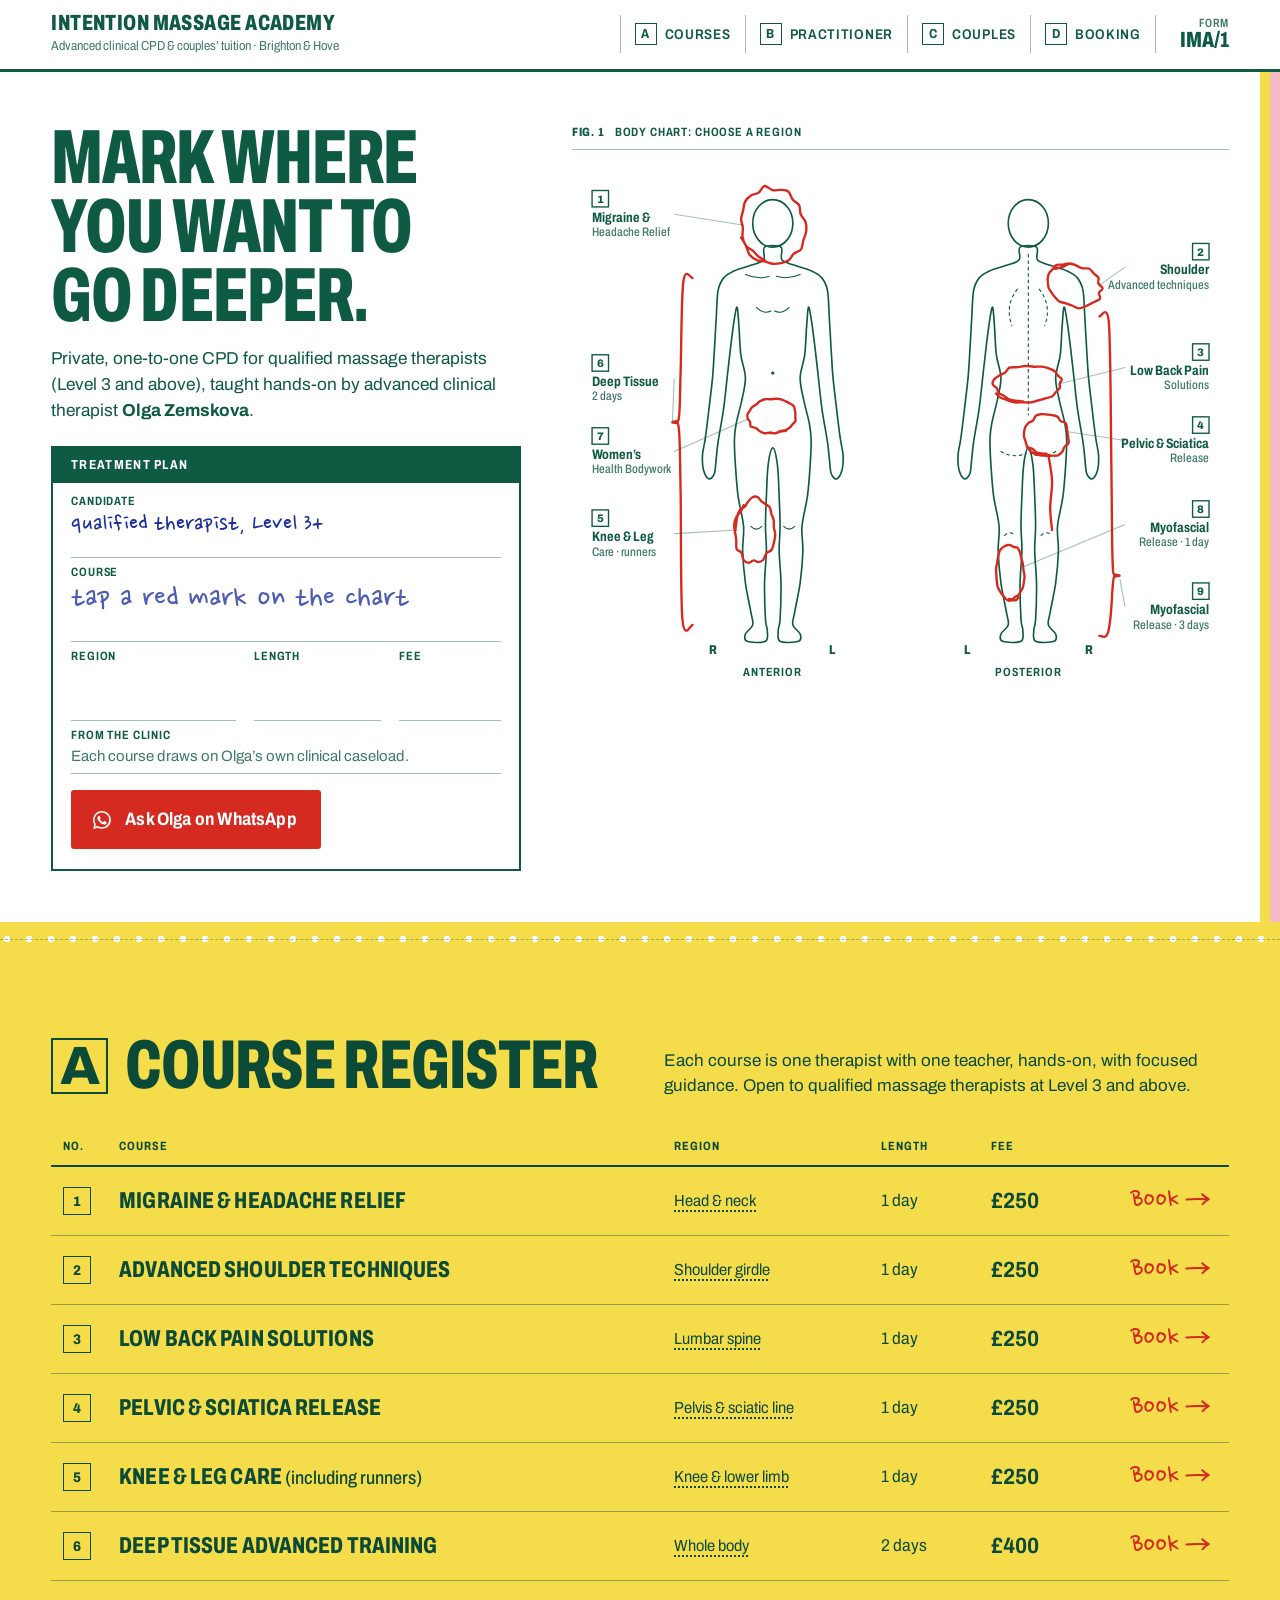
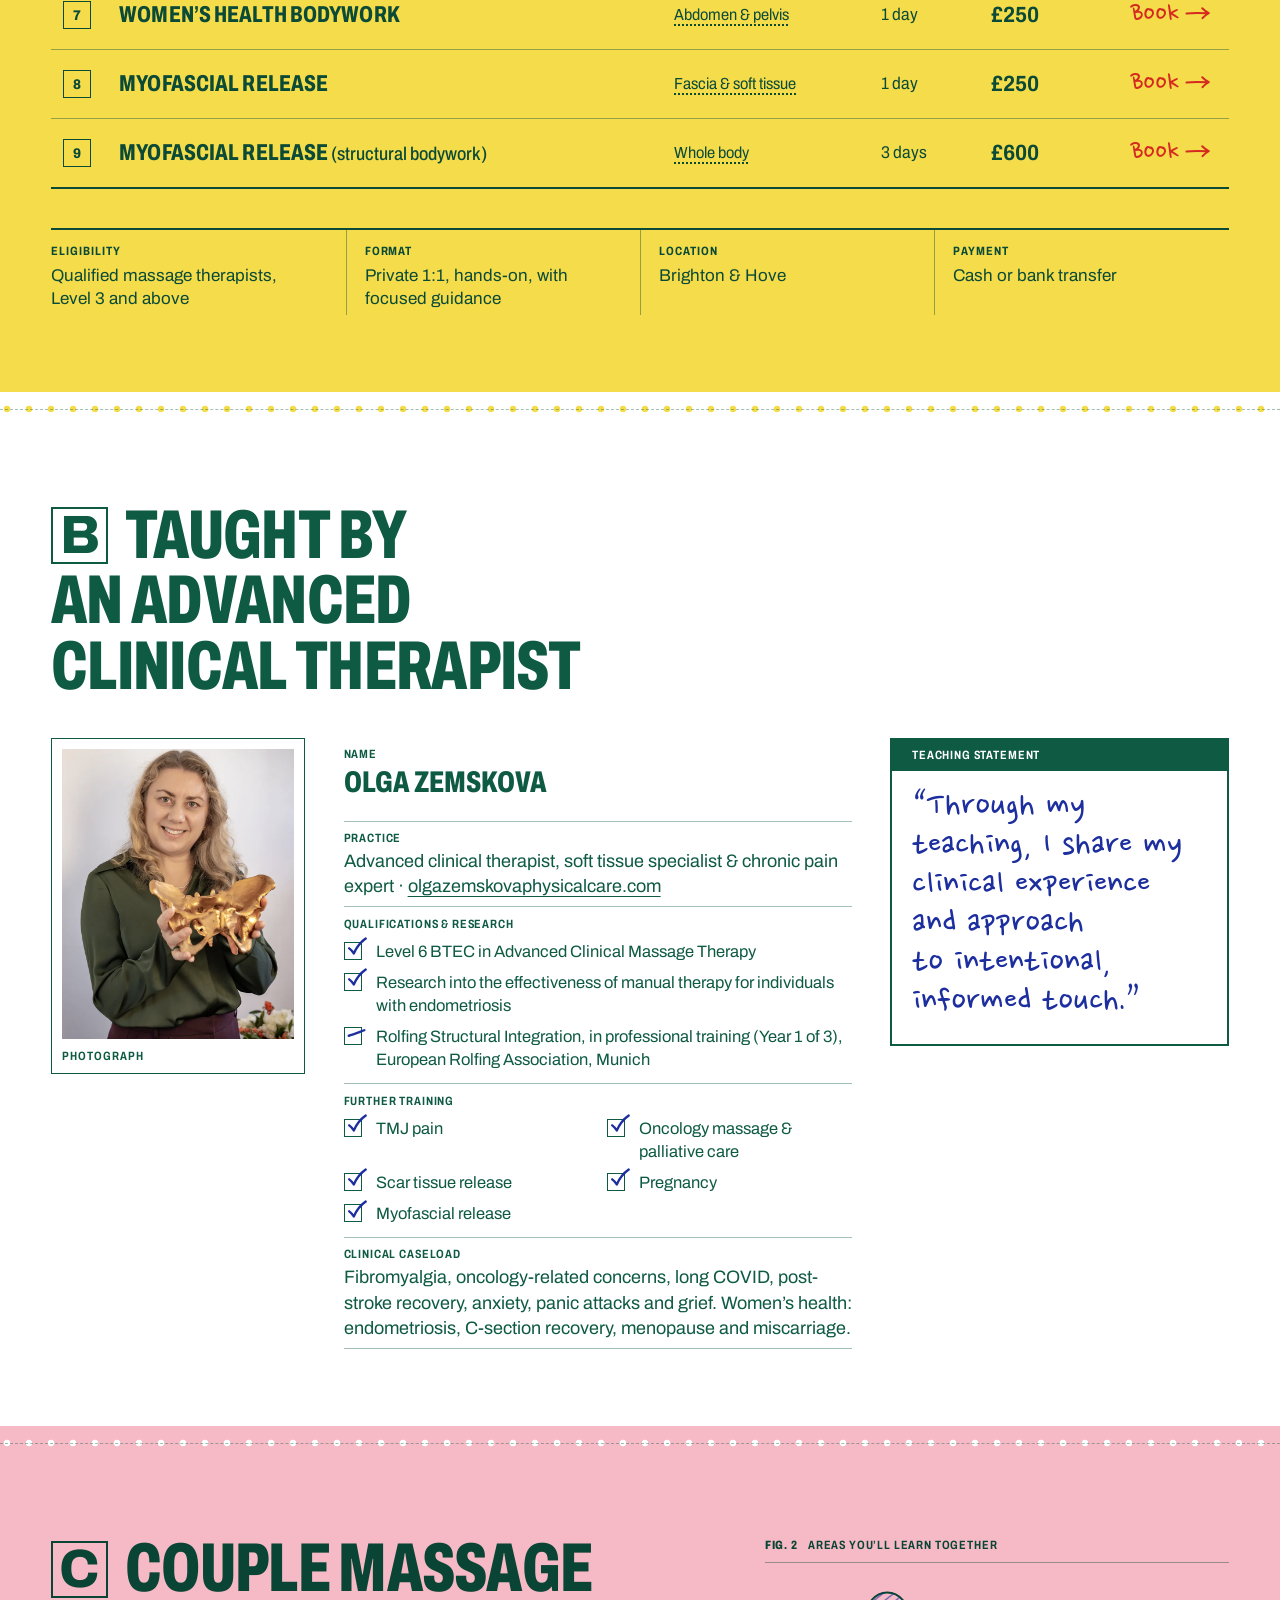
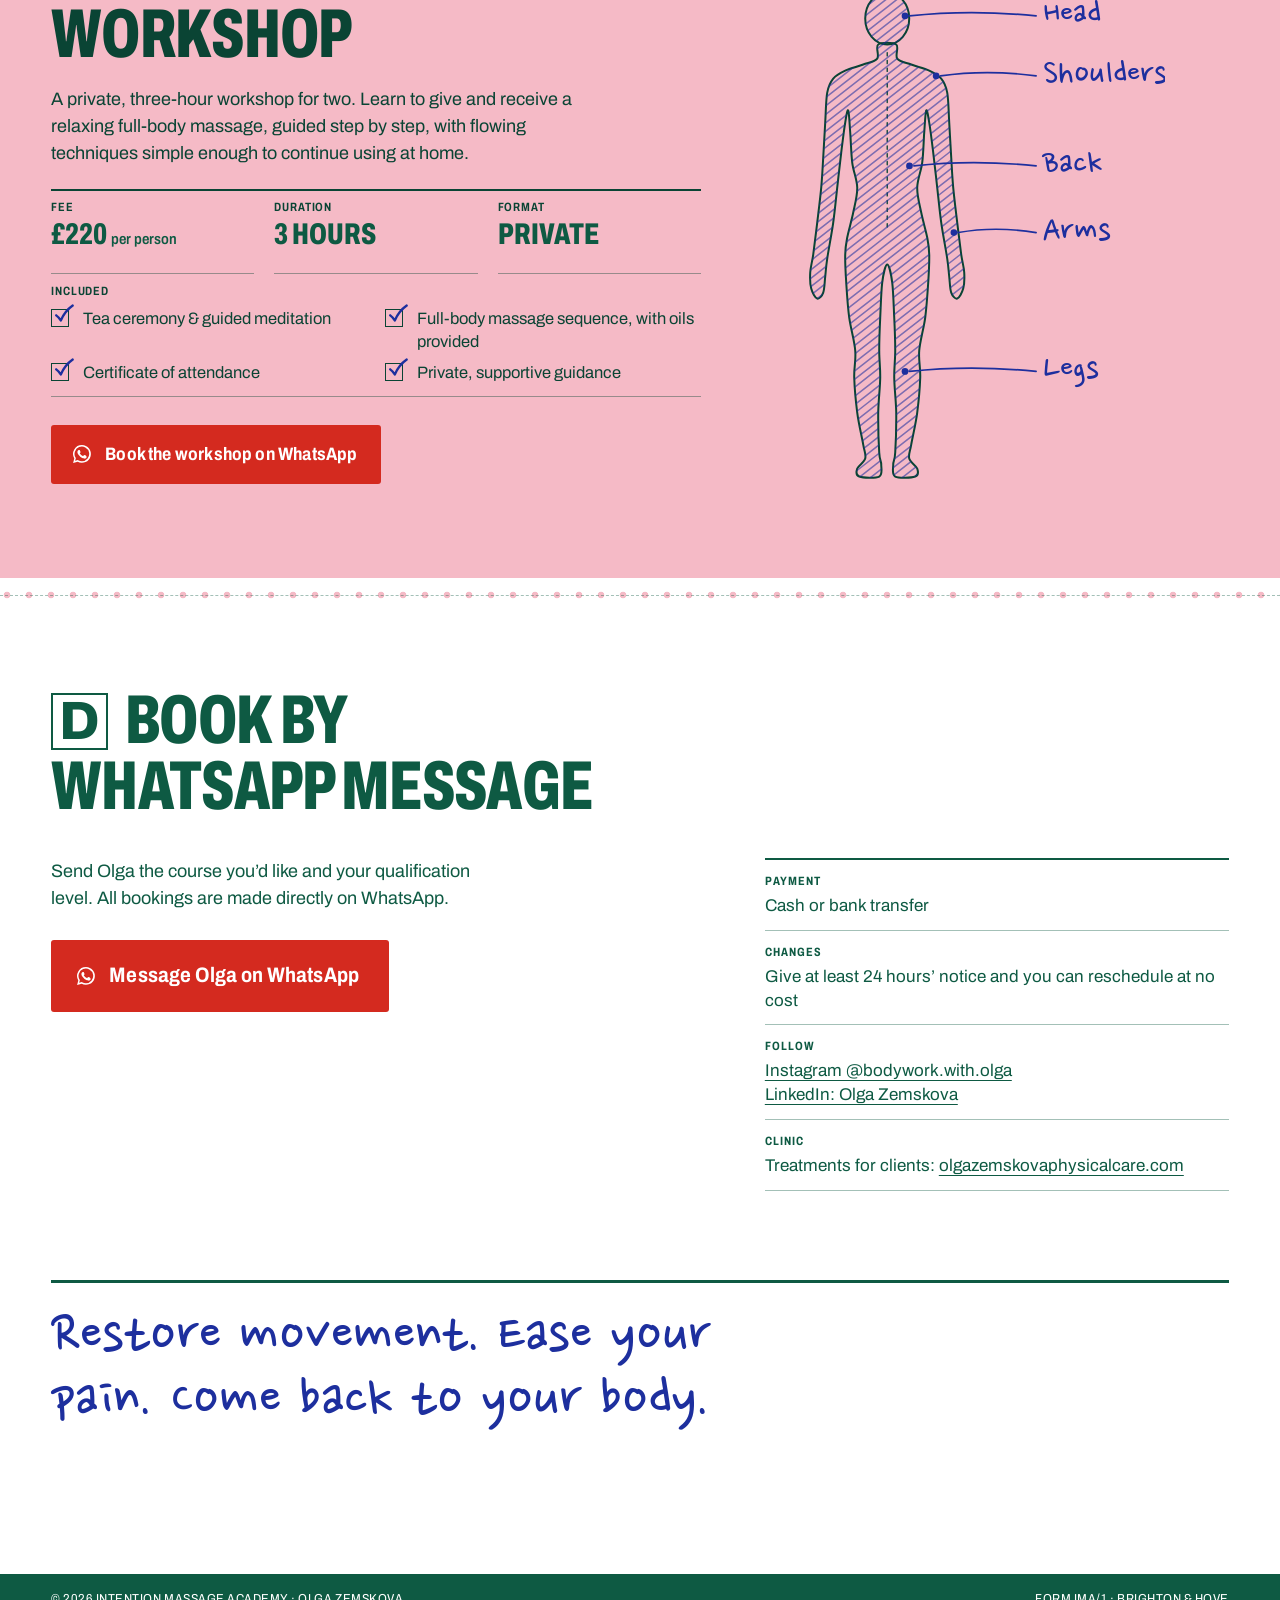
==== commit c34288f1: "Add three CPD courses, finish review fixes, social preview and favicon - Courses: add Women's Health" ====
--- a/index.html
+++ b/index.html
@@ -6,6 +6,21 @@
 <title>Intention Massage Academy | Advanced CPD for massage therapists, Brighton &amp; Hove</title>
 <meta name="description" content="Private, one-to-one advanced CPD courses for qualified massage therapists (Level 3+), plus a private Couple Massage Workshop. Taught by advanced clinical therapist Olga Zemskova in Brighton &amp; Hove.">
 <meta name="theme-color" content="#0e5a43">
+<link rel="icon" href="assets/icons/favicon.svg" type="image/svg+xml">
+<link rel="icon" href="assets/icons/favicon-32.png" type="image/png" sizes="32x32">
+<link rel="apple-touch-icon" href="assets/icons/apple-touch-icon.png">
+<!-- Social preview. og:image and og:url must be absolute: update the base URL if the site is published elsewhere. -->
+<meta property="og:type" content="website">
+<meta property="og:site_name" content="Intention Massage Academy">
+<meta property="og:locale" content="en_GB">
+<meta property="og:url" content="https://ganbarucodes.github.io/intention-massage/">
+<meta property="og:title" content="Intention Massage Academy | Advanced 1:1 CPD for massage therapists">
+<meta property="og:description" content="Private, one-to-one CPD for qualified massage therapists (Level 3+), taught by advanced clinical therapist Olga Zemskova in Brighton &amp; Hove. Book on WhatsApp.">
+<meta property="og:image" content="https://ganbarucodes.github.io/intention-massage/assets/img/og-card.jpg">
+<meta property="og:image:width" content="1200">
+<meta property="og:image:height" content="630">
+<meta property="og:image:alt" content="Mark where you want to go deeper: a body chart with nine CPD courses marked in red ballpoint.">
+<meta name="twitter:card" content="summary_large_image">
 <link rel="preload" href="assets/fonts/archivo-var-latin.woff2" as="font" type="font/woff2" crossorigin>
 <link rel="preload" href="assets/fonts/nanum-pen-latin.woff2" as="font" type="font/woff2" crossorigin>
 <link rel="stylesheet" href="styles.css">
@@ -74,7 +89,7 @@
 
   <figure class="chart">
     <figcaption class="chart-cap"><span>Fig. 1</span> Body chart: choose a region</figcaption>
-    <svg class="chart-svg" viewBox="0 0 720 600" role="group" aria-labelledby="chart-title"><title id="chart-title">Body chart. Anterior and posterior views with six CPD courses marked by body region.</title><defs><clipPath id="clip-migraine"><ellipse cx="220" cy="78" rx="32" ry="37.6" transform="rotate(-8 220 78)"/></clipPath><clipPath id="clip-knee"><ellipse cx="201" cy="412" rx="19.7" ry="32" transform="rotate(4 201 412)"/></clipPath><clipPath id="clip-shoulder"><ellipse cx="550" cy="144" rx="28.2" ry="20.7" transform="rotate(18 550 144)"/></clipPath><clipPath id="clip-lowback"><ellipse cx="500" cy="252" rx="33.8" ry="18.8" transform="rotate(-3 500 252)"/></clipPath><clipPath id="clip-pelvic"><ellipse cx="520" cy="308" rx="22.6" ry="20.7" transform="rotate(8 520 308)"/></clipPath><clipPath id="clip-deep"><path d="M509 102C512.2 104.3 507.5 112.7 510 116C512.5 119.3 518.7 120 524 122C529.3 124 537 125.7 542 128C547 130.3 551 132.3 554 136C557 139.7 558.7 142.7 560 150C561.3 157.3 561.3 169.2 562 180C562.7 190.8 563.3 204.2 564 215C564.7 225.8 565 234.2 566 245C567 255.8 568.7 268.8 570 280C571.3 291.2 572.8 303.7 574 312C575.2 320.3 576.7 324.3 577 330C577.3 335.7 577.2 341.7 576 346C574.8 350.3 572 355.3 570 356C568 356.7 565.3 353.7 564 350C562.7 346.3 562.7 339.7 562 334C561.3 328.3 561.3 325 560 316C558.7 307 555.7 291.8 554 280C552.3 268.2 551.3 256.7 550 245C548.7 233.3 547.3 220.8 546 210C544.7 199.2 543.2 187 542 180C540.8 173 539.8 166.3 539 168C538.2 169.7 537.7 181.3 537 190C536.3 198.7 536.2 210.8 535 220C533.8 229.2 530.2 236.7 530 245C529.8 253.3 532.3 261.7 534 270C535.7 278.3 538.7 288 540 295C541.3 302 541.8 304.5 542 312C542.2 319.5 541.7 329.5 541 340C540.3 350.5 539.5 363.7 538 375C536.5 386.3 532.8 398 532 408C531.2 418 533.3 424.7 533 435C532.7 445.3 531.5 458.8 530 470C528.5 481.2 525.3 494.3 524 502C522.7 509.7 521 512 522 516C523 520 529 523 530 526C531 529 531.7 532.7 528 534C524.3 535.3 511.7 536 508 534C504.3 532 506 526 506 522C506 518 507.5 518.7 508 510C508.5 501.3 509.2 482.5 509 470C508.8 457.5 507.2 445.3 507 435C506.8 424.7 508 418 508 408C508 398 507.5 386.3 507 375C506.5 363.7 506.2 348.8 505 340C503.8 331.2 501.7 322 500 322C498.3 322 496.2 331.2 495 340C493.8 348.8 493.5 363.7 493 375C492.5 386.3 492 398 492 408C492 418 493.2 424.7 493 435C492.8 445.3 491.2 457.5 491 470C490.8 482.5 491.5 501.3 492 510C492.5 518.7 494 518 494 522C494 526 495.7 532 492 534C488.3 536 475.7 535.3 472 534C468.3 532.7 469 529 470 526C471 523 477 520 478 516C479 512 477.3 509.7 476 502C474.7 494.3 471.5 481.2 470 470C468.5 458.8 467.3 445.3 467 435C466.7 424.7 468.8 418 468 408C467.2 398 463.5 386.3 462 375C460.5 363.7 459.7 350.5 459 340C458.3 329.5 457.8 319.5 458 312C458.2 304.5 458.7 302 460 295C461.3 288 464.3 278.3 466 270C467.7 261.7 470.2 253.3 470 245C469.8 236.7 466.2 229.2 465 220C463.8 210.8 463.7 198.7 463 190C462.3 181.3 461.8 169.7 461 168C460.2 166.3 459.2 173 458 180C456.8 187 455.3 199.2 454 210C452.7 220.8 451.3 233.3 450 245C448.7 256.7 447.7 268.2 446 280C444.3 291.8 441.3 307 440 316C438.7 325 438.7 328.3 438 334C437.3 339.7 437.3 346.3 436 350C434.7 353.7 432 356.7 430 356C428 355.3 425.2 350.3 424 346C422.8 341.7 422.7 335.7 423 330C423.3 324.3 424.8 320.3 426 312C427.2 303.7 428.7 291.2 430 280C431.3 268.8 433 255.8 434 245C435 234.2 435.3 225.8 436 215C436.7 204.2 437.3 190.8 438 180C438.7 169.2 438.7 157.3 440 150C441.3 142.7 443 139.7 446 136C449 132.3 453 130.3 458 128C463 125.7 470.7 124 476 122C481.3 120 487.5 119.3 490 116C492.5 112.7 487.8 104.3 491 102C494.2 99.7 505.8 99.7 509 102Z"/><ellipse cx="500" cy="76" rx="22" ry="26"/></clipPath></defs><g class="fig" aria-hidden="true"><path d="M229 102C232.2 104.3 227.5 112.7 230 116C232.5 119.3 238.7 120 244 122C249.3 124 257 125.7 262 128C267 130.3 271 132.3 274 136C277 139.7 278.7 142.7 280 150C281.3 157.3 281.3 169.2 282 180C282.7 190.8 283.3 204.2 284 215C284.7 225.8 285 234.2 286 245C287 255.8 288.7 268.8 290 280C291.3 291.2 292.8 303.7 294 312C295.2 320.3 296.7 324.3 297 330C297.3 335.7 297.2 341.7 296 346C294.8 350.3 292 355.3 290 356C288 356.7 285.3 353.7 284 350C282.7 346.3 282.7 339.7 282 334C281.3 328.3 281.3 325 280 316C278.7 307 275.7 291.8 274 280C272.3 268.2 271.3 256.7 270 245C268.7 233.3 267.3 220.8 266 210C264.7 199.2 263.2 187 262 180C260.8 173 259.8 166.3 259 168C258.2 169.7 257.7 181.3 257 190C256.3 198.7 256.2 210.8 255 220C253.8 229.2 250.2 236.7 250 245C249.8 253.3 252.3 261.7 254 270C255.7 278.3 258.7 288 260 295C261.3 302 261.8 304.5 262 312C262.2 319.5 261.7 329.5 261 340C260.3 350.5 259.5 363.7 258 375C256.5 386.3 252.8 398 252 408C251.2 418 253.3 424.7 253 435C252.7 445.3 251.5 458.8 250 470C248.5 481.2 245.3 494.3 244 502C242.7 509.7 241 512 242 516C243 520 249 523 250 526C251 529 251.7 532.7 248 534C244.3 535.3 231.7 536 228 534C224.3 532 226 526 226 522C226 518 227.5 518.7 228 510C228.5 501.3 229.2 482.5 229 470C228.8 457.5 227.2 445.3 227 435C226.8 424.7 228 418 228 408C228 398 227.5 386.3 227 375C226.5 363.7 226.2 348.8 225 340C223.8 331.2 221.7 322 220 322C218.3 322 216.2 331.2 215 340C213.8 348.8 213.5 363.7 213 375C212.5 386.3 212 398 212 408C212 418 213.2 424.7 213 435C212.8 445.3 211.2 457.5 211 470C210.8 482.5 211.5 501.3 212 510C212.5 518.7 214 518 214 522C214 526 215.7 532 212 534C208.3 536 195.7 535.3 192 534C188.3 532.7 189 529 190 526C191 523 197 520 198 516C199 512 197.3 509.7 196 502C194.7 494.3 191.5 481.2 190 470C188.5 458.8 187.3 445.3 187 435C186.7 424.7 188.8 418 188 408C187.2 398 183.5 386.3 182 375C180.5 363.7 179.7 350.5 179 340C178.3 329.5 177.8 319.5 178 312C178.2 304.5 178.7 302 180 295C181.3 288 184.3 278.3 186 270C187.7 261.7 190.2 253.3 190 245C189.8 236.7 186.2 229.2 185 220C183.8 210.8 183.7 198.7 183 190C182.3 181.3 181.8 169.7 181 168C180.2 166.3 179.2 173 178 180C176.8 187 175.3 199.2 174 210C172.7 220.8 171.3 233.3 170 245C168.7 256.7 167.7 268.2 166 280C164.3 291.8 161.3 307 160 316C158.7 325 158.7 328.3 158 334C157.3 339.7 157.3 346.3 156 350C154.7 353.7 152 356.7 150 356C148 355.3 145.2 350.3 144 346C142.8 341.7 142.7 335.7 143 330C143.3 324.3 144.8 320.3 146 312C147.2 303.7 148.7 291.2 150 280C151.3 268.8 153 255.8 154 245C155 234.2 155.3 225.8 156 215C156.7 204.2 157.3 190.8 158 180C158.7 169.2 158.7 157.3 160 150C161.3 142.7 163 139.7 166 136C169 132.3 173 130.3 178 128C183 125.7 190.7 124 196 122C201.3 120 207.5 119.3 210 116C212.5 112.7 207.8 104.3 211 102C214.2 99.7 225.8 99.7 229 102Z"/><ellipse cx="220" cy="76" rx="22" ry="26"/><path d="M509 102C512.2 104.3 507.5 112.7 510 116C512.5 119.3 518.7 120 524 122C529.3 124 537 125.7 542 128C547 130.3 551 132.3 554 136C557 139.7 558.7 142.7 560 150C561.3 157.3 561.3 169.2 562 180C562.7 190.8 563.3 204.2 564 215C564.7 225.8 565 234.2 566 245C567 255.8 568.7 268.8 570 280C571.3 291.2 572.8 303.7 574 312C575.2 320.3 576.7 324.3 577 330C577.3 335.7 577.2 341.7 576 346C574.8 350.3 572 355.3 570 356C568 356.7 565.3 353.7 564 350C562.7 346.3 562.7 339.7 562 334C561.3 328.3 561.3 325 560 316C558.7 307 555.7 291.8 554 280C552.3 268.2 551.3 256.7 550 245C548.7 233.3 547.3 220.8 546 210C544.7 199.2 543.2 187 542 180C540.8 173 539.8 166.3 539 168C538.2 169.7 537.7 181.3 537 190C536.3 198.7 536.2 210.8 535 220C533.8 229.2 530.2 236.7 530 245C529.8 253.3 532.3 261.7 534 270C535.7 278.3 538.7 288 540 295C541.3 302 541.8 304.5 542 312C542.2 319.5 541.7 329.5 541 340C540.3 350.5 539.5 363.7 538 375C536.5 386.3 532.8 398 532 408C531.2 418 533.3 424.7 533 435C532.7 445.3 531.5 458.8 530 470C528.5 481.2 525.3 494.3 524 502C522.7 509.7 521 512 522 516C523 520 529 523 530 526C531 529 531.7 532.7 528 534C524.3 535.3 511.7 536 508 534C504.3 532 506 526 506 522C506 518 507.5 518.7 508 510C508.5 501.3 509.2 482.5 509 470C508.8 457.5 507.2 445.3 507 435C506.8 424.7 508 418 508 408C508 398 507.5 386.3 507 375C506.5 363.7 506.2 348.8 505 340C503.8 331.2 501.7 322 500 322C498.3 322 496.2 331.2 495 340C493.8 348.8 493.5 363.7 493 375C492.5 386.3 492 398 492 408C492 418 493.2 424.7 493 435C492.8 445.3 491.2 457.5 491 470C490.8 482.5 491.5 501.3 492 510C492.5 518.7 494 518 494 522C494 526 495.7 532 492 534C488.3 536 475.7 535.3 472 534C468.3 532.7 469 529 470 526C471 523 477 520 478 516C479 512 477.3 509.7 476 502C474.7 494.3 471.5 481.2 470 470C468.5 458.8 467.3 445.3 467 435C466.7 424.7 468.8 418 468 408C467.2 398 463.5 386.3 462 375C460.5 363.7 459.7 350.5 459 340C458.3 329.5 457.8 319.5 458 312C458.2 304.5 458.7 302 460 295C461.3 288 464.3 278.3 466 270C467.7 261.7 470.2 253.3 470 245C469.8 236.7 466.2 229.2 465 220C463.8 210.8 463.7 198.7 463 190C462.3 181.3 461.8 169.7 461 168C460.2 166.3 459.2 173 458 180C456.8 187 455.3 199.2 454 210C452.7 220.8 451.3 233.3 450 245C448.7 256.7 447.7 268.2 446 280C444.3 291.8 441.3 307 440 316C438.7 325 438.7 328.3 438 334C437.3 339.7 437.3 346.3 436 350C434.7 353.7 432 356.7 430 356C428 355.3 425.2 350.3 424 346C422.8 341.7 422.7 335.7 423 330C423.3 324.3 424.8 320.3 426 312C427.2 303.7 428.7 291.2 430 280C431.3 268.8 433 255.8 434 245C435 234.2 435.3 225.8 436 215C436.7 204.2 437.3 190.8 438 180C438.7 169.2 438.7 157.3 440 150C441.3 142.7 443 139.7 446 136C449 132.3 453 130.3 458 128C463 125.7 470.7 124 476 122C481.3 120 487.5 119.3 490 116C492.5 112.7 487.8 104.3 491 102C494.2 99.7 505.8 99.7 509 102Z"/><ellipse cx="500" cy="76" rx="22" ry="26"/><path class="detail" d="M190 132q14 6 26 2M250 132q-14 6 -26 2 M202 168q8 8 16 4M238 168q-8 8 -16 4 M196 408q6 6 12 0M232 408q6 6 12 0"/><circle class="detail-dot" cx="220" cy="240" r="1.8"/><path class="detail spine" d="M500 110V286 M488 148q-14 18 -6 40M512 148q14 18 6 40 M470 326q14 8 28 2M530 326q-14 8 -28 2 M474 418q6 -6 12 0M514 418q6 -6 12 0"/></g><g class="caps" aria-hidden="true"><text x="220" y="572" text-anchor="middle">Anterior</text><text x="500" y="572" text-anchor="middle">Posterior</text><text class="side" x="150" y="548">R</text><text class="side" x="282" y="548">L</text><text class="side" x="430" y="548">L</text><text class="side" x="562" y="548">R</text></g><g class="mark" data-course="migraine" tabindex="0" role="button" aria-pressed="false" aria-label="Migraine & Headache Relief"><ellipse class="hit" cx="220" cy="78" rx="42" ry="48" transform="rotate(-8 220 78)"/><g class="hatch" clip-path="url(#clip-migraine)"><path pathLength="1" d="M152.6 69.7Q190 39.3 228.3 10.6"/><path pathLength="1" d="M155.8 73.8Q194 43.2 231.5 14.7"/><path pathLength="1" d="M159 77.9Q196.9 48 234.7 18.8"/><path pathLength="1" d="M162.2 82Q199 52.5 237.9 22.9"/><path pathLength="1" d="M165.4 86.1Q202.1 56.4 241.1 27"/><path pathLength="1" d="M168.6 90.2Q205.4 59.7 244.3 31.1"/><path pathLength="1" d="M171.8 94.3Q209.5 65.5 247.5 35.2"/><path pathLength="1" d="M175 98.4Q212 68.2 250.7 39.3"/><path pathLength="1" d="M178.2 102.5Q216.4 74 253.9 43.4"/><path pathLength="1" d="M181.4 106.6Q219.4 76.8 257.1 47.5"/><path pathLength="1" d="M184.6 110.7Q223.6 80.1 260.3 51.6"/><path pathLength="1" d="M187.8 114.8Q226.5 84.7 263.5 55.7"/><path pathLength="1" d="M191 118.9Q228 88.4 266.7 59.8"/><path pathLength="1" d="M194.2 123Q231.6 94.2 269.9 63.9"/><path pathLength="1" d="M197.4 127.1Q234.5 97.7 273.1 68"/><path pathLength="1" d="M200.6 131.2Q238.8 101.3 276.3 72.1"/><path pathLength="1" d="M203.8 135.3Q241.8 104.7 279.5 76.2"/><path pathLength="1" d="M207 139.4Q243.8 109.1 282.7 80.3"/><path pathLength="1" d="M210.2 143.5Q248.5 113.8 285.9 84.4"/></g><path class="ring" pathLength="1" d="M211.8 116.8C210.6 116.1 206.6 114.1 204.3 112.3C202 110.5 200.4 107.9 198.1 105.9C195.8 103.9 192.3 102.8 190.5 100.4C188.6 97.9 187.4 94.3 186.9 91C186.3 87.8 187.5 84.3 187.2 81C186.9 77.7 185.3 74.5 185.3 71.4C185.4 68.2 186.8 65.2 187.5 62C188.2 58.8 188.3 54.9 189.7 52.2C191.2 49.4 193.7 47 196.1 45.4C198.5 43.8 201.8 44.2 204.3 42.5C206.8 40.7 208.3 35.5 210.9 35.1C213.5 34.6 217 39 219.9 39.7C222.8 40.4 225.4 39 228.2 39.3C231 39.5 234.6 39.3 236.9 41.1C239.2 42.9 240 47.6 242 50.1C244 52.6 247.4 53.5 248.9 56.1C250.3 58.8 249.4 62.9 250.6 66C251.8 69.1 255 71.5 256 74.7C256.9 77.9 257 81.7 256.6 85C256.2 88.3 254.5 91.3 253.5 94.5C252.6 97.7 252.7 102 251 104.5C249.2 106.9 245.3 107.3 243 109.3C240.7 111.4 239.5 115.1 237.1 116.8C234.8 118.5 231.6 118.9 228.8 119.5C225.9 120.1 223 120.5 220.1 120.3C217.2 120 214.5 118.6 211.6 117.9C208.6 117.3 205.4 117.4 202.5 116.2C199.7 114.9 196.6 112.9 194.6 110.3C192.6 107.7 192 103.5 190.5 100.3C189 97.2 186.3 93.1 185.4 91.6"/><path class="leader" d="M112 66L188.7 78"/><rect class="box" x="22" y="40" width="18" height="18"/><text class="boxn" x="31" y="53.5" text-anchor="middle">1</text><text class="lab" x="22" y="74" text-anchor="start">Migraine &</text><text class="lab sub" x="22" y="90" text-anchor="start">Headache Relief</text></g><g class="mark" data-course="deep" tabindex="0" role="button" aria-pressed="false" aria-label="Deep Tissue 2 days"><rect class="hit" x="106" y="130" width="40" height="400"/><g class="hatch hatch-wide" clip-path="url(#clip-deep)"><path pathLength="1" d="M62.1 236.2Q306.9 44.6 553.8 -147.9"/><path pathLength="1" d="M66.4 241.7Q312.6 50.8 558.1 -142.4"/><path pathLength="1" d="M70.7 247.3Q317.3 54.7 562.4 -136.9"/><path pathLength="1" d="M75 252.8Q320.6 61.1 566.7 -131.4"/><path pathLength="1" d="M79.3 258.3Q324 66.1 571 -125.9"/><path pathLength="1" d="M83.6 263.8Q328.7 70.8 575.3 -120.4"/><path pathLength="1" d="M87.9 269.3Q332.7 77.9 579.6 -114.8"/><path pathLength="1" d="M92.2 274.8Q337.2 82.1 583.9 -109.3"/><path pathLength="1" d="M96.5 280.4Q342.1 89.2 588.3 -103.8"/><path pathLength="1" d="M100.8 285.9Q345.7 93.7 592.6 -98.3"/><path pathLength="1" d="M105.2 291.4Q351.1 100.2 596.9 -92.8"/><path pathLength="1" d="M109.5 296.9Q356.1 105.7 601.2 -87.3"/><path pathLength="1" d="M113.8 302.4Q359.1 110.1 605.5 -81.8"/><path pathLength="1" d="M118.1 307.9Q363.6 116.8 609.8 -76.2"/><path pathLength="1" d="M122.4 313.5Q369.3 120.5 614.1 -70.7"/><path pathLength="1" d="M126.7 319Q371.8 126.2 618.4 -65.2"/><path pathLength="1" d="M131 324.5Q376.2 132.4 622.7 -59.7"/><path pathLength="1" d="M135.3 330Q381.4 137.3 627 -54.2"/><path pathLength="1" d="M139.6 335.5Q384.3 143.2 631.3 -48.7"/><path pathLength="1" d="M143.9 341Q389.5 149.1 635.7 -43.1"/><path pathLength="1" d="M148.2 346.5Q395.2 154.9 640 -37.6"/><path pathLength="1" d="M152.6 352.1Q398.5 160.3 644.3 -32.1"/><path pathLength="1" d="M156.9 357.6Q403.1 164.4 648.6 -26.6"/><path pathLength="1" d="M161.2 363.1Q408 171.7 652.9 -21.1"/><path pathLength="1" d="M165.5 368.6Q412.2 177.2 657.2 -15.6"/><path pathLength="1" d="M169.8 374.1Q415.4 181.8 661.5 -10"/><path pathLength="1" d="M174.1 379.6Q419 187.9 665.8 -4.5"/><path pathLength="1" d="M178.4 385.2Q423.2 192 670.1 1"/><path pathLength="1" d="M182.7 390.7Q427.9 197.8 674.4 6.5"/><path pathLength="1" d="M187 396.2Q432.5 203 678.8 12"/><path pathLength="1" d="M191.3 401.7Q436 208.8 683.1 17.5"/><path pathLength="1" d="M195.7 407.2Q440.6 214.8 687.4 23.1"/><path pathLength="1" d="M200 412.7Q444.7 221.6 691.7 28.6"/><path pathLength="1" d="M204.3 418.3Q450.4 225.3 696 34.1"/><path pathLength="1" d="M208.6 423.8Q453.8 231.3 700.3 39.6"/><path pathLength="1" d="M212.9 429.3Q458.4 236.3 704.6 45.1"/><path pathLength="1" d="M217.2 434.8Q463.9 243.9 708.9 50.6"/><path pathLength="1" d="M221.5 440.3Q467.3 248.2 713.2 56.1"/><path pathLength="1" d="M225.8 445.8Q470.7 252.8 717.5 61.7"/><path pathLength="1" d="M230.1 451.4Q475.6 258.7 721.8 67.2"/><path pathLength="1" d="M234.4 456.9Q481.1 264 726.2 72.7"/><path pathLength="1" d="M238.7 462.4Q483.5 271.4 730.5 78.2"/><path pathLength="1" d="M243.1 467.9Q489 275 734.8 83.7"/><path pathLength="1" d="M247.4 473.4Q493.3 280.2 739.1 89.2"/><path pathLength="1" d="M251.7 478.9Q497.6 288 743.4 94.8"/><path pathLength="1" d="M256 484.5Q502.7 292.8 747.7 100.3"/><path pathLength="1" d="M260.3 490Q505.6 297.6 752 105.8"/><path pathLength="1" d="M264.6 495.5Q509.7 304 756.3 111.3"/><path pathLength="1" d="M268.9 501Q514.9 309.6 760.6 116.8"/><path pathLength="1" d="M273.2 506.5Q518.7 313.8 764.9 122.3"/><path pathLength="1" d="M277.5 512Q524.1 321.1 769.3 127.9"/><path pathLength="1" d="M281.8 517.5Q528.6 326.2 773.6 133.4"/><path pathLength="1" d="M286.2 523.1Q532.8 331.6 777.9 138.9"/><path pathLength="1" d="M290.5 528.6Q535.7 336.5 782.2 144.4"/><path pathLength="1" d="M294.8 534.1Q540.3 340.9 786.5 149.9"/><path pathLength="1" d="M299.1 539.6Q543.8 347 790.8 155.4"/><path pathLength="1" d="M303.4 545.1Q548.7 353.5 795.1 161"/><path pathLength="1" d="M307.7 550.6Q554.7 358.4 799.4 166.5"/><path pathLength="1" d="M312 556.2Q558.9 365.2 803.7 172"/><path pathLength="1" d="M316.3 561.7Q563.3 369.3 808 177.5"/><path pathLength="1" d="M320.6 567.2Q565.8 374.4 812.4 183"/><path pathLength="1" d="M324.9 572.7Q570.1 379.9 816.7 188.5"/><path pathLength="1" d="M329.3 578.2Q575.4 387.1 821 194.1"/><path pathLength="1" d="M333.6 583.7Q580.2 391.6 825.3 199.6"/><path pathLength="1" d="M337.9 589.3Q584.1 397.9 829.6 205.1"/><path pathLength="1" d="M342.2 594.8Q587 403.1 833.9 210.6"/><path pathLength="1" d="M346.5 600.3Q593.3 408.9 838.2 216.1"/><path pathLength="1" d="M350.8 605.8Q597.3 413.7 842.5 221.6"/><path pathLength="1" d="M355.1 611.3Q600.2 419.9 846.8 227.1"/><path pathLength="1" d="M359.4 616.8Q604.9 425.5 851.1 232.7"/><path pathLength="1" d="M363.7 622.4Q610.7 430 855.4 238.2"/><path pathLength="1" d="M368 627.9Q613.7 436.9 859.8 243.7"/><path pathLength="1" d="M372.3 633.4Q618.7 440.5 864.1 249.2"/><path pathLength="1" d="M376.7 638.9Q621.6 446 868.4 254.7"/><path pathLength="1" d="M381 644.4Q627.8 453.1 872.7 260.2"/><path pathLength="1" d="M385.3 649.9Q630.3 458.6 877 265.8"/><path pathLength="1" d="M389.6 655.4Q636.6 463.7 881.3 271.3"/><path pathLength="1" d="M393.9 661Q639.4 469 885.6 276.8"/><path pathLength="1" d="M398.2 666.5Q643.2 473.2 889.9 282.3"/><path pathLength="1" d="M402.5 672Q649.5 480.3 894.2 287.8"/><path pathLength="1" d="M406.8 677.5Q652.7 486.5 898.5 293.3"/><path pathLength="1" d="M411.1 683Q656.8 491.8 902.9 298.9"/><path pathLength="1" d="M415.4 688.5Q662.1 495.8 907.2 304.4"/><path pathLength="1" d="M419.8 694.1Q665 501.5 911.5 309.9"/><path pathLength="1" d="M424.1 699.6Q669.3 507.7 915.8 315.4"/><path pathLength="1" d="M428.4 705.1Q673.7 512.8 920.1 320.9"/><path pathLength="1" d="M432.7 710.6Q677.7 519.5 924.4 326.4"/><path pathLength="1" d="M437 716.1Q682.5 523.9 928.7 332"/><path pathLength="1" d="M441.3 721.6Q687.4 530.5 933 337.5"/><path pathLength="1" d="M445.6 727.2Q691.3 536.1 937.3 343"/></g><path class="ring" pathLength="1" d="M132 136C130.3 136.7 124.2 122.7 122 140C119.8 157.3 119.8 215 119 240C118.2 265 118.5 281 117 290C115.5 299 110 292.3 110 294C110 295.7 115.5 287.3 117 300C118.5 312.7 118.3 335 119 370C119.7 405 118.8 485.7 121 510C123.2 534.3 130.2 515 132 516"/><path class="leader" d="M112 246L110 294"/><rect class="box" x="22" y="220" width="18" height="18"/><text class="boxn" x="31" y="233.5" text-anchor="middle">6</text><text class="lab" x="22" y="254" text-anchor="start">Deep Tissue</text><text class="lab sub" x="22" y="270" text-anchor="start">2 days</text></g><g class="mark" data-course="knee" tabindex="0" role="button" aria-pressed="false" aria-label="Knee & Leg Care · runners"><ellipse class="hit" cx="201" cy="412" rx="29" ry="42" transform="rotate(4 201 412)"/><g class="hatch" clip-path="url(#clip-knee)"><path pathLength="1" d="M143.7 405Q175.9 379.9 208 354.7"/><path pathLength="1" d="M146.9 409.1Q179.1 382.8 211.2 358.8"/><path pathLength="1" d="M150.1 413.2Q182.1 387.3 214.4 362.9"/><path pathLength="1" d="M153.3 417.3Q184.3 392.9 217.6 367"/><path pathLength="1" d="M156.5 421.4Q187.9 396.2 220.8 371.1"/><path pathLength="1" d="M159.7 425.5Q192.4 400.5 224 375.2"/><path pathLength="1" d="M162.9 429.6Q194.7 404.5 227.2 379.3"/><path pathLength="1" d="M166.1 433.7Q198.4 409.2 230.4 383.4"/><path pathLength="1" d="M169.3 437.7Q200.5 412.8 233.6 387.5"/><path pathLength="1" d="M172.5 441.8Q204.1 416.2 236.8 391.6"/><path pathLength="1" d="M175.7 445.9Q208.5 420.8 240 395.7"/><path pathLength="1" d="M178.9 450Q211.2 425.5 243.2 399.8"/><path pathLength="1" d="M182.1 454.1Q215.3 428.9 246.4 403.9"/><path pathLength="1" d="M185.3 458.2Q217.8 433.1 249.7 408"/><path pathLength="1" d="M188.6 462.3Q220.7 437.7 252.9 412.1"/><path pathLength="1" d="M191.8 466.4Q223.8 441.4 256.1 416.2"/></g><path class="ring" pathLength="1" d="M178.4 415.4C178.6 414 179.3 409.7 179.7 406.9C180.1 404 180.2 401.1 180.9 398.3C181.5 395.6 182.3 392.4 183.6 390.5C185 388.5 187.4 388.4 189 386.8C190.5 385.2 191.4 382.7 192.9 381C194.3 379.2 196 377 197.7 376.1C199.4 375.2 201.5 375 203.1 375.8C204.8 376.5 206.2 379.3 207.7 380.7C209.2 382 210.6 382.6 212 383.6C213.5 384.7 215.5 385.2 216.6 386.9C217.7 388.7 217.8 392 218.5 394.3C219.3 396.7 220.5 398.6 221 401C221.4 403.4 220.9 406.2 221.2 408.9C221.5 411.6 222.7 414.4 222.7 417.2C222.7 420 222 423 221.3 425.8C220.6 428.6 220 432 218.6 433.9C217.3 435.8 214.7 435.6 213.1 437.4C211.6 439.2 211 442.9 209.5 444.6C208 446.2 206 447.1 204.3 447.2C202.5 447.3 200.8 445.2 199 445.3C197.2 445.4 195.1 448.1 193.3 448.1C191.5 448 189.4 447 188.1 445.1C186.8 443.2 186.9 438.9 185.6 436.8C184.3 434.7 181.3 435 180.4 432.8C179.5 430.5 180.3 426.5 180 423.6C179.8 420.7 179.3 418.2 178.9 415.4C178.5 412.5 177.5 409.3 177.7 406.4C177.9 403.5 178.9 400.2 180.1 397.8C181.3 395.4 183.5 394.1 184.8 392C186.2 389.8 187.5 386 188 384.8"/><path class="leader" d="M112 416L181.7 412"/><rect class="box" x="22" y="390" width="18" height="18"/><text class="boxn" x="31" y="403.5" text-anchor="middle">5</text><text class="lab" x="22" y="424" text-anchor="start">Knee & Leg</text><text class="lab sub" x="22" y="440" text-anchor="start">Care · runners</text></g><g class="mark" data-course="shoulder" tabindex="0" role="button" aria-pressed="false" aria-label="Shoulder Advanced techniques"><ellipse class="hit" cx="550" cy="144" rx="38" ry="30" transform="rotate(18 550 144)"/><g class="hatch" clip-path="url(#clip-shoulder)"><path pathLength="1" d="M499.5 137.8Q527.9 115.2 556.2 93.5"/><path pathLength="1" d="M502.7 141.9Q530.3 119.3 559.4 97.6"/><path pathLength="1" d="M505.9 146Q534.8 122.7 562.6 101.7"/><path pathLength="1" d="M509.1 150.1Q537.6 127.8 565.8 105.8"/><path pathLength="1" d="M512.3 154.2Q539.5 131.6 569 109.9"/><path pathLength="1" d="M515.5 158.3Q544.1 136.1 572.2 114"/><path pathLength="1" d="M518.7 162.4Q546 141.4 575.4 118.1"/><path pathLength="1" d="M521.9 166.5Q550.9 145.4 578.6 122.2"/><path pathLength="1" d="M525.1 170.6Q552.5 147.9 581.8 126.2"/><path pathLength="1" d="M528.3 174.7Q555.5 153.2 585 130.3"/><path pathLength="1" d="M531.5 178.8Q559.3 155.7 588.2 134.4"/><path pathLength="1" d="M534.7 182.9Q562.9 161.7 591.4 138.5"/><path pathLength="1" d="M537.9 187Q567 164.2 594.6 142.6"/><path pathLength="1" d="M541.1 191.1Q568.6 169.9 597.8 146.7"/></g><path class="ring" pathLength="1" d="M526.4 126.1C527.6 125.9 531.2 125.4 533.3 124.9C535.5 124.4 537.2 124 539.1 123.2C541 122.4 542.7 120.5 544.9 120.3C547.1 120.1 549.9 121.2 552.1 122C554.4 122.8 556.1 124.5 558.6 125.1C561 125.7 564.6 124.8 566.8 125.7C569 126.7 570 129.2 571.7 130.8C573.4 132.5 576.1 133.9 576.9 135.7C577.7 137.5 576 139.8 576.7 141.7C577.5 143.6 581.4 145.6 581.5 147.3C581.6 149.1 577.9 150.2 577.4 152C576.9 153.9 579.4 156.7 578.7 158.4C578.1 160 575.1 160.6 573.3 161.7C571.4 162.7 569.7 163.5 567.8 164.4C566 165.4 564.2 166.3 562.1 167.1C560.1 167.9 557.8 169.3 555.4 169.1C553 169 550.2 167 547.9 166C545.5 165.1 543.5 164.3 541.1 163.6C538.8 162.9 535.9 162.7 533.9 161.6C531.9 160.4 530.5 158.3 529.1 156.7C527.6 155 526.4 153.3 525.3 151.6C524.1 149.9 522.8 148.2 522.2 146.4C521.6 144.6 521.7 142.8 521.5 141C521.4 139.2 521 137.3 521.3 135.6C521.5 133.8 522 132 522.9 130.5C523.8 128.9 525.4 127.8 526.7 126.3C528 124.9 528.7 122.5 530.5 121.7C532.4 120.8 535.7 121.6 538.1 121.2C540.4 120.9 542.5 119.8 544.8 119.8C547.2 119.9 550.9 121.4 552.2 121.7"/><path class="leader" d="M606 124L577.6 144"/><rect class="box" x="680" y="98" width="18" height="18"/><text class="boxn" x="689" y="111.5" text-anchor="middle">2</text><text class="lab" x="698" y="132" text-anchor="end">Shoulder</text><text class="lab sub" x="698" y="148" text-anchor="end">Advanced techniques</text></g><g class="mark" data-course="lowback" tabindex="0" role="button" aria-pressed="false" aria-label="Low Back Pain Solutions"><ellipse class="hit" cx="500" cy="252" rx="44" ry="28" transform="rotate(-3 500 252)"/><g class="hatch" clip-path="url(#clip-lowback)"><path pathLength="1" d="M439.4 244.6Q473 216.8 507.4 191.4"/><path pathLength="1" d="M442.6 248.7Q476 220.9 510.6 195.5"/><path pathLength="1" d="M445.8 252.7Q480.4 226.3 513.8 199.6"/><path pathLength="1" d="M449 256.8Q482.3 230.2 517 203.7"/><path pathLength="1" d="M452.2 260.9Q487.3 233.4 520.3 207.8"/><path pathLength="1" d="M455.4 265Q490.2 238.3 523.5 211.8"/><path pathLength="1" d="M458.6 269.1Q492.6 243.3 526.7 215.9"/><path pathLength="1" d="M461.8 273.2Q495.6 246.7 529.9 220"/><path pathLength="1" d="M465 277.3Q499.5 251.9 533.1 224.1"/><path pathLength="1" d="M468.2 281.4Q501.8 255.6 536.3 228.2"/><path pathLength="1" d="M471.4 285.5Q505.9 259.3 539.5 232.3"/><path pathLength="1" d="M474.6 289.6Q508.4 262.7 542.7 236.4"/><path pathLength="1" d="M477.8 293.7Q510.8 266.2 545.9 240.5"/><path pathLength="1" d="M481 297.8Q514 271.8 549.1 244.6"/><path pathLength="1" d="M484.2 301.9Q517.6 274.5 552.3 248.7"/><path pathLength="1" d="M487.4 306Q520.4 280.2 555.5 252.8"/><path pathLength="1" d="M490.6 310.1Q525.5 283.9 558.7 256.9"/></g><path class="ring" pathLength="1" d="M494.1 271.1C492.8 271 488.7 270.7 486 270.3C483.3 269.9 480.3 269.5 478.2 268.6C476 267.7 475.1 266 473.3 264.9C471.5 263.7 468.6 262.9 467.4 261.6C466.1 260.2 466.7 258.5 465.7 256.9C464.6 255.4 461.5 254 461 252.3C460.5 250.7 461.3 248.7 462.5 247.1C463.7 245.5 466.3 244 468.3 242.7C470.4 241.4 473.1 240.7 474.9 239.2C476.8 237.8 477 235.1 479.3 234.1C481.7 233.2 486 233.9 489.1 233.5C492.1 233.2 494.7 232.2 497.5 232.1C500.3 232.1 503 233 505.8 233.1C508.6 233.3 511.8 232.7 514.6 233C517.3 233.3 520 234.1 522.4 234.9C524.9 235.8 527.4 236.8 529 238.1C530.6 239.3 530.9 241.1 532.2 242.6C533.4 244 536.2 245.2 536.6 246.7C536.9 248.3 534.7 250.1 534.4 251.7C534 253.4 535.2 255 534.5 256.5C533.8 258 531.5 259.4 530.2 260.8C528.8 262.3 528.3 264.3 526.4 265.4C524.4 266.6 521 267.1 518.4 267.9C515.7 268.6 513.3 269.4 510.7 270.1C508.1 270.8 505.4 271.9 502.6 272.2C499.7 272.5 496.8 272.1 493.8 272.1C490.8 272.1 487.4 272.5 484.6 272.1C481.8 271.7 479.4 270.5 476.8 269.6C474.2 268.8 471.2 268 469.2 266.8C467.2 265.6 465.4 263.1 464.6 262.4"/><path class="leader" d="M606 234L533.1 252"/><rect class="box" x="680" y="208" width="18" height="18"/><text class="boxn" x="689" y="221.5" text-anchor="middle">3</text><text class="lab" x="698" y="242" text-anchor="end">Low Back Pain</text><text class="lab sub" x="698" y="258" text-anchor="end">Solutions</text></g><g class="mark" data-course="pelvic" tabindex="0" role="button" aria-pressed="false" aria-label="Pelvic & Sciatica Release"><ellipse class="hit" cx="520" cy="308" rx="32" ry="30" transform="rotate(8 520 308)"/><g class="hatch" clip-path="url(#clip-pelvic)"><path pathLength="1" d="M479.6 303Q502.8 286.2 525 267.6"/><path pathLength="1" d="M482.8 307.1Q505.2 289 528.2 271.7"/><path pathLength="1" d="M486 311.2Q509.8 292.7 531.4 275.8"/><path pathLength="1" d="M489.2 315.3Q512.4 297.9 534.6 279.9"/><path pathLength="1" d="M492.4 319.4Q514 302.5 537.8 284"/><path pathLength="1" d="M495.6 323.5Q519.2 306.1 541 288.1"/><path pathLength="1" d="M498.8 327.6Q522 310.6 544.2 292.2"/><path pathLength="1" d="M502 331.7Q523.8 314 547.4 296.3"/><path pathLength="1" d="M505.2 335.8Q527.9 318.9 550.6 300.4"/><path pathLength="1" d="M508.4 339.9Q531.8 323 553.8 304.5"/><path pathLength="1" d="M511.6 344Q534.5 327.2 557 308.6"/><path pathLength="1" d="M514.8 348.1Q537.9 330.8 560.2 312.6"/></g><path class="ring" pathLength="1" d="M520 328.4C519.1 328.3 516.4 328.3 514.5 328C512.7 327.8 510.6 327.7 509 326.9C507.4 326.1 506.7 324.2 505 323.2C503.3 322.2 500.3 322.1 499 320.8C497.7 319.5 497.7 317.2 497.2 315.4C496.6 313.6 495.7 311.9 495.4 310.2C495.2 308.4 495.2 306.5 495.4 304.7C495.6 302.9 495.9 300.9 496.6 299.3C497.4 297.6 498.6 296 500 294.8C501.4 293.6 503.7 293.5 505.1 292.1C506.5 290.8 506.7 288 508.1 286.9C509.6 285.7 512 285.4 514 285.1C515.9 284.9 518 285.2 520.1 285.4C522.1 285.6 524 285.7 526 286.1C527.9 286.4 530.2 286.6 531.8 287.7C533.3 288.8 533.8 291.3 535.3 292.5C536.9 293.7 540 293.7 541.1 295.1C542.3 296.5 542 298.9 542.3 300.8C542.6 302.6 542.8 304.2 543 306C543.3 307.7 543.6 309.4 543.8 311.2C544 313.1 544.8 315.4 544.1 317C543.4 318.6 540.8 319.4 539.6 320.9C538.4 322.5 538.4 324.7 537.2 326.3C536 327.8 534.3 329.5 532.4 330.2C530.6 330.9 528 330.5 526 330.5C523.9 330.6 522 330.8 519.9 330.7C517.9 330.7 515.9 330.6 513.9 330.3C511.9 330 509.8 329.6 507.9 328.8C506 328.1 504 327 502.5 325.7C501 324.4 499.4 321.8 498.7 321"/><path class="ring trail" pathLength="1" d="M522 330C522.7 334.7 525.7 348.3 526 358C526.3 367.7 524 379 524 388C524 397 525.7 408 526 412"/><path class="leader" d="M606 314L541.6 304"/><rect class="box" x="680" y="288" width="18" height="18"/><text class="boxn" x="689" y="301.5" text-anchor="middle">4</text><text class="lab" x="698" y="322" text-anchor="end">Pelvic & Sciatica</text><text class="lab sub" x="698" y="338" text-anchor="end">Release</text></g></svg>
+    <svg class="chart-svg" viewBox="0 0 720 600" role="group" aria-labelledby="chart-title"><title id="chart-title">Body chart. Anterior and posterior views with nine CPD courses marked by body region.</title><defs><clipPath id="clip-migraine"><ellipse cx="220" cy="78" rx="32" ry="37.6" transform="rotate(-8 220 78)"/></clipPath><clipPath id="clip-knee"><ellipse cx="201" cy="412" rx="19.7" ry="32" transform="rotate(4 201 412)"/></clipPath><clipPath id="clip-shoulder"><ellipse cx="550" cy="144" rx="28.2" ry="20.7" transform="rotate(18 550 144)"/></clipPath><clipPath id="clip-lowback"><ellipse cx="500" cy="252" rx="33.8" ry="18.8" transform="rotate(-3 500 252)"/></clipPath><clipPath id="clip-pelvic"><ellipse cx="520" cy="308" rx="22.6" ry="20.7" transform="rotate(8 520 308)"/></clipPath><clipPath id="clip-myo3"><path d="M509 102C512.2 104.3 507.5 112.7 510 116C512.5 119.3 518.7 120 524 122C529.3 124 537 125.7 542 128C547 130.3 551 132.3 554 136C557 139.7 558.7 142.7 560 150C561.3 157.3 561.3 169.2 562 180C562.7 190.8 563.3 204.2 564 215C564.7 225.8 565 234.2 566 245C567 255.8 568.7 268.8 570 280C571.3 291.2 572.8 303.7 574 312C575.2 320.3 576.7 324.3 577 330C577.3 335.7 577.2 341.7 576 346C574.8 350.3 572 355.3 570 356C568 356.7 565.3 353.7 564 350C562.7 346.3 562.7 339.7 562 334C561.3 328.3 561.3 325 560 316C558.7 307 555.7 291.8 554 280C552.3 268.2 551.3 256.7 550 245C548.7 233.3 547.3 220.8 546 210C544.7 199.2 543.2 187 542 180C540.8 173 539.8 166.3 539 168C538.2 169.7 537.7 181.3 537 190C536.3 198.7 536.2 210.8 535 220C533.8 229.2 530.2 236.7 530 245C529.8 253.3 532.3 261.7 534 270C535.7 278.3 538.7 288 540 295C541.3 302 541.8 304.5 542 312C542.2 319.5 541.7 329.5 541 340C540.3 350.5 539.5 363.7 538 375C536.5 386.3 532.8 398 532 408C531.2 418 533.3 424.7 533 435C532.7 445.3 531.5 458.8 530 470C528.5 481.2 525.3 494.3 524 502C522.7 509.7 521 512 522 516C523 520 529 523 530 526C531 529 531.7 532.7 528 534C524.3 535.3 511.7 536 508 534C504.3 532 506 526 506 522C506 518 507.5 518.7 508 510C508.5 501.3 509.2 482.5 509 470C508.8 457.5 507.2 445.3 507 435C506.8 424.7 508 418 508 408C508 398 507.5 386.3 507 375C506.5 363.7 506.2 348.8 505 340C503.8 331.2 501.7 322 500 322C498.3 322 496.2 331.2 495 340C493.8 348.8 493.5 363.7 493 375C492.5 386.3 492 398 492 408C492 418 493.2 424.7 493 435C492.8 445.3 491.2 457.5 491 470C490.8 482.5 491.5 501.3 492 510C492.5 518.7 494 518 494 522C494 526 495.7 532 492 534C488.3 536 475.7 535.3 472 534C468.3 532.7 469 529 470 526C471 523 477 520 478 516C479 512 477.3 509.7 476 502C474.7 494.3 471.5 481.2 470 470C468.5 458.8 467.3 445.3 467 435C466.7 424.7 468.8 418 468 408C467.2 398 463.5 386.3 462 375C460.5 363.7 459.7 350.5 459 340C458.3 329.5 457.8 319.5 458 312C458.2 304.5 458.7 302 460 295C461.3 288 464.3 278.3 466 270C467.7 261.7 470.2 253.3 470 245C469.8 236.7 466.2 229.2 465 220C463.8 210.8 463.7 198.7 463 190C462.3 181.3 461.8 169.7 461 168C460.2 166.3 459.2 173 458 180C456.8 187 455.3 199.2 454 210C452.7 220.8 451.3 233.3 450 245C448.7 256.7 447.7 268.2 446 280C444.3 291.8 441.3 307 440 316C438.7 325 438.7 328.3 438 334C437.3 339.7 437.3 346.3 436 350C434.7 353.7 432 356.7 430 356C428 355.3 425.2 350.3 424 346C422.8 341.7 422.7 335.7 423 330C423.3 324.3 424.8 320.3 426 312C427.2 303.7 428.7 291.2 430 280C431.3 268.8 433 255.8 434 245C435 234.2 435.3 225.8 436 215C436.7 204.2 437.3 190.8 438 180C438.7 169.2 438.7 157.3 440 150C441.3 142.7 443 139.7 446 136C449 132.3 453 130.3 458 128C463 125.7 470.7 124 476 122C481.3 120 487.5 119.3 490 116C492.5 112.7 487.8 104.3 491 102C494.2 99.7 505.8 99.7 509 102Z"/><ellipse cx="500" cy="76" rx="22" ry="26"/></clipPath><clipPath id="clip-womens"><ellipse cx="220" cy="287" rx="26" ry="18.5" transform="rotate(-4 220 287)"/></clipPath><clipPath id="clip-myo1"><ellipse cx="520" cy="458" rx="15" ry="30" transform="rotate(-3 520 458)"/></clipPath></defs><g class="fig" aria-hidden="true"><path d="M229 102C232.2 104.3 227.5 112.7 230 116C232.5 119.3 238.7 120 244 122C249.3 124 257 125.7 262 128C267 130.3 271 132.3 274 136C277 139.7 278.7 142.7 280 150C281.3 157.3 281.3 169.2 282 180C282.7 190.8 283.3 204.2 284 215C284.7 225.8 285 234.2 286 245C287 255.8 288.7 268.8 290 280C291.3 291.2 292.8 303.7 294 312C295.2 320.3 296.7 324.3 297 330C297.3 335.7 297.2 341.7 296 346C294.8 350.3 292 355.3 290 356C288 356.7 285.3 353.7 284 350C282.7 346.3 282.7 339.7 282 334C281.3 328.3 281.3 325 280 316C278.7 307 275.7 291.8 274 280C272.3 268.2 271.3 256.7 270 245C268.7 233.3 267.3 220.8 266 210C264.7 199.2 263.2 187 262 180C260.8 173 259.8 166.3 259 168C258.2 169.7 257.7 181.3 257 190C256.3 198.7 256.2 210.8 255 220C253.8 229.2 250.2 236.7 250 245C249.8 253.3 252.3 261.7 254 270C255.7 278.3 258.7 288 260 295C261.3 302 261.8 304.5 262 312C262.2 319.5 261.7 329.5 261 340C260.3 350.5 259.5 363.7 258 375C256.5 386.3 252.8 398 252 408C251.2 418 253.3 424.7 253 435C252.7 445.3 251.5 458.8 250 470C248.5 481.2 245.3 494.3 244 502C242.7 509.7 241 512 242 516C243 520 249 523 250 526C251 529 251.7 532.7 248 534C244.3 535.3 231.7 536 228 534C224.3 532 226 526 226 522C226 518 227.5 518.7 228 510C228.5 501.3 229.2 482.5 229 470C228.8 457.5 227.2 445.3 227 435C226.8 424.7 228 418 228 408C228 398 227.5 386.3 227 375C226.5 363.7 226.2 348.8 225 340C223.8 331.2 221.7 322 220 322C218.3 322 216.2 331.2 215 340C213.8 348.8 213.5 363.7 213 375C212.5 386.3 212 398 212 408C212 418 213.2 424.7 213 435C212.8 445.3 211.2 457.5 211 470C210.8 482.5 211.5 501.3 212 510C212.5 518.7 214 518 214 522C214 526 215.7 532 212 534C208.3 536 195.7 535.3 192 534C188.3 532.7 189 529 190 526C191 523 197 520 198 516C199 512 197.3 509.7 196 502C194.7 494.3 191.5 481.2 190 470C188.5 458.8 187.3 445.3 187 435C186.7 424.7 188.8 418 188 408C187.2 398 183.5 386.3 182 375C180.5 363.7 179.7 350.5 179 340C178.3 329.5 177.8 319.5 178 312C178.2 304.5 178.7 302 180 295C181.3 288 184.3 278.3 186 270C187.7 261.7 190.2 253.3 190 245C189.8 236.7 186.2 229.2 185 220C183.8 210.8 183.7 198.7 183 190C182.3 181.3 181.8 169.7 181 168C180.2 166.3 179.2 173 178 180C176.8 187 175.3 199.2 174 210C172.7 220.8 171.3 233.3 170 245C168.7 256.7 167.7 268.2 166 280C164.3 291.8 161.3 307 160 316C158.7 325 158.7 328.3 158 334C157.3 339.7 157.3 346.3 156 350C154.7 353.7 152 356.7 150 356C148 355.3 145.2 350.3 144 346C142.8 341.7 142.7 335.7 143 330C143.3 324.3 144.8 320.3 146 312C147.2 303.7 148.7 291.2 150 280C151.3 268.8 153 255.8 154 245C155 234.2 155.3 225.8 156 215C156.7 204.2 157.3 190.8 158 180C158.7 169.2 158.7 157.3 160 150C161.3 142.7 163 139.7 166 136C169 132.3 173 130.3 178 128C183 125.7 190.7 124 196 122C201.3 120 207.5 119.3 210 116C212.5 112.7 207.8 104.3 211 102C214.2 99.7 225.8 99.7 229 102Z"/><ellipse cx="220" cy="76" rx="22" ry="26"/><path d="M509 102C512.2 104.3 507.5 112.7 510 116C512.5 119.3 518.7 120 524 122C529.3 124 537 125.7 542 128C547 130.3 551 132.3 554 136C557 139.7 558.7 142.7 560 150C561.3 157.3 561.3 169.2 562 180C562.7 190.8 563.3 204.2 564 215C564.7 225.8 565 234.2 566 245C567 255.8 568.7 268.8 570 280C571.3 291.2 572.8 303.7 574 312C575.2 320.3 576.7 324.3 577 330C577.3 335.7 577.2 341.7 576 346C574.8 350.3 572 355.3 570 356C568 356.7 565.3 353.7 564 350C562.7 346.3 562.7 339.7 562 334C561.3 328.3 561.3 325 560 316C558.7 307 555.7 291.8 554 280C552.3 268.2 551.3 256.7 550 245C548.7 233.3 547.3 220.8 546 210C544.7 199.2 543.2 187 542 180C540.8 173 539.8 166.3 539 168C538.2 169.7 537.7 181.3 537 190C536.3 198.7 536.2 210.8 535 220C533.8 229.2 530.2 236.7 530 245C529.8 253.3 532.3 261.7 534 270C535.7 278.3 538.7 288 540 295C541.3 302 541.8 304.5 542 312C542.2 319.5 541.7 329.5 541 340C540.3 350.5 539.5 363.7 538 375C536.5 386.3 532.8 398 532 408C531.2 418 533.3 424.7 533 435C532.7 445.3 531.5 458.8 530 470C528.5 481.2 525.3 494.3 524 502C522.7 509.7 521 512 522 516C523 520 529 523 530 526C531 529 531.7 532.7 528 534C524.3 535.3 511.7 536 508 534C504.3 532 506 526 506 522C506 518 507.5 518.7 508 510C508.5 501.3 509.2 482.5 509 470C508.8 457.5 507.2 445.3 507 435C506.8 424.7 508 418 508 408C508 398 507.5 386.3 507 375C506.5 363.7 506.2 348.8 505 340C503.8 331.2 501.7 322 500 322C498.3 322 496.2 331.2 495 340C493.8 348.8 493.5 363.7 493 375C492.5 386.3 492 398 492 408C492 418 493.2 424.7 493 435C492.8 445.3 491.2 457.5 491 470C490.8 482.5 491.5 501.3 492 510C492.5 518.7 494 518 494 522C494 526 495.7 532 492 534C488.3 536 475.7 535.3 472 534C468.3 532.7 469 529 470 526C471 523 477 520 478 516C479 512 477.3 509.7 476 502C474.7 494.3 471.5 481.2 470 470C468.5 458.8 467.3 445.3 467 435C466.7 424.7 468.8 418 468 408C467.2 398 463.5 386.3 462 375C460.5 363.7 459.7 350.5 459 340C458.3 329.5 457.8 319.5 458 312C458.2 304.5 458.7 302 460 295C461.3 288 464.3 278.3 466 270C467.7 261.7 470.2 253.3 470 245C469.8 236.7 466.2 229.2 465 220C463.8 210.8 463.7 198.7 463 190C462.3 181.3 461.8 169.7 461 168C460.2 166.3 459.2 173 458 180C456.8 187 455.3 199.2 454 210C452.7 220.8 451.3 233.3 450 245C448.7 256.7 447.7 268.2 446 280C444.3 291.8 441.3 307 440 316C438.7 325 438.7 328.3 438 334C437.3 339.7 437.3 346.3 436 350C434.7 353.7 432 356.7 430 356C428 355.3 425.2 350.3 424 346C422.8 341.7 422.7 335.7 423 330C423.3 324.3 424.8 320.3 426 312C427.2 303.7 428.7 291.2 430 280C431.3 268.8 433 255.8 434 245C435 234.2 435.3 225.8 436 215C436.7 204.2 437.3 190.8 438 180C438.7 169.2 438.7 157.3 440 150C441.3 142.7 443 139.7 446 136C449 132.3 453 130.3 458 128C463 125.7 470.7 124 476 122C481.3 120 487.5 119.3 490 116C492.5 112.7 487.8 104.3 491 102C494.2 99.7 505.8 99.7 509 102Z"/><ellipse cx="500" cy="76" rx="22" ry="26"/><path class="detail" d="M190 132q14 6 26 2M250 132q-14 6 -26 2 M202 168q8 8 16 4M238 168q-8 8 -16 4 M196 408q6 6 12 0M232 408q6 6 12 0"/><circle class="detail-dot" cx="220" cy="240" r="1.8"/><path class="detail spine" d="M500 110V286 M488 148q-14 18 -6 40M512 148q14 18 6 40 M470 326q14 8 28 2M530 326q-14 8 -28 2 M474 418q6 -6 12 0M514 418q6 -6 12 0"/></g><g class="caps" aria-hidden="true"><text x="220" y="572" text-anchor="middle">Anterior</text><text x="500" y="572" text-anchor="middle">Posterior</text><text class="side" x="150" y="548">R</text><text class="side" x="282" y="548">L</text><text class="side" x="430" y="548">L</text><text class="side" x="562" y="548">R</text></g><g class="mark" data-course="migraine" tabindex="0" role="button" aria-pressed="false" aria-label="Migraine & Headache Relief"><ellipse class="hit" cx="220" cy="78" rx="42" ry="48" transform="rotate(-8 220 78)"/><g class="hatch" clip-path="url(#clip-migraine)"><path pathLength="1" d="M152.6 69.7Q190 39.3 228.3 10.6"/><path pathLength="1" d="M155.8 73.8Q194 43.2 231.5 14.7"/><path pathLength="1" d="M159 77.9Q196.9 48 234.7 18.8"/><path pathLength="1" d="M162.2 82Q199 52.5 237.9 22.9"/><path pathLength="1" d="M165.4 86.1Q202.1 56.4 241.1 27"/><path pathLength="1" d="M168.6 90.2Q205.4 59.7 244.3 31.1"/><path pathLength="1" d="M171.8 94.3Q209.5 65.5 247.5 35.2"/><path pathLength="1" d="M175 98.4Q212 68.2 250.7 39.3"/><path pathLength="1" d="M178.2 102.5Q216.4 74 253.9 43.4"/><path pathLength="1" d="M181.4 106.6Q219.4 76.8 257.1 47.5"/><path pathLength="1" d="M184.6 110.7Q223.6 80.1 260.3 51.6"/><path pathLength="1" d="M187.8 114.8Q226.5 84.7 263.5 55.7"/><path pathLength="1" d="M191 118.9Q228 88.4 266.7 59.8"/><path pathLength="1" d="M194.2 123Q231.6 94.2 269.9 63.9"/><path pathLength="1" d="M197.4 127.1Q234.5 97.7 273.1 68"/><path pathLength="1" d="M200.6 131.2Q238.8 101.3 276.3 72.1"/><path pathLength="1" d="M203.8 135.3Q241.8 104.7 279.5 76.2"/><path pathLength="1" d="M207 139.4Q243.8 109.1 282.7 80.3"/><path pathLength="1" d="M210.2 143.5Q248.5 113.8 285.9 84.4"/></g><path class="ring" pathLength="1" d="M211.8 116.8C210.6 116.1 206.6 114.1 204.3 112.3C202 110.5 200.4 107.9 198.1 105.9C195.8 103.9 192.3 102.8 190.5 100.4C188.6 97.9 187.4 94.3 186.9 91C186.3 87.8 187.5 84.3 187.2 81C186.9 77.7 185.3 74.5 185.3 71.4C185.4 68.2 186.8 65.2 187.5 62C188.2 58.8 188.3 54.9 189.7 52.2C191.2 49.4 193.7 47 196.1 45.4C198.5 43.8 201.8 44.2 204.3 42.5C206.8 40.7 208.3 35.5 210.9 35.1C213.5 34.6 217 39 219.9 39.7C222.8 40.4 225.4 39 228.2 39.3C231 39.5 234.6 39.3 236.9 41.1C239.2 42.9 240 47.6 242 50.1C244 52.6 247.4 53.5 248.9 56.1C250.3 58.8 249.4 62.9 250.6 66C251.8 69.1 255 71.5 256 74.7C256.9 77.9 257 81.7 256.6 85C256.2 88.3 254.5 91.3 253.5 94.5C252.6 97.7 252.7 102 251 104.5C249.2 106.9 245.3 107.3 243 109.3C240.7 111.4 239.5 115.1 237.1 116.8C234.8 118.5 231.6 118.9 228.8 119.5C225.9 120.1 223 120.5 220.1 120.3C217.2 120 214.5 118.6 211.6 117.9C208.6 117.3 205.4 117.4 202.5 116.2C199.7 114.9 196.6 112.9 194.6 110.3C192.6 107.7 192 103.5 190.5 100.3C189 97.2 186.3 93.1 185.4 91.6"/><path class="leader" d="M112 66L188.7 78"/><rect class="box" x="22" y="40" width="18" height="18"/><text class="boxn" x="31" y="53.5" text-anchor="middle">1</text><text class="lab" x="22" y="74" text-anchor="start">Migraine &</text><text class="lab sub" x="22" y="90" text-anchor="start">Headache Relief</text></g><g class="mark" data-course="deep" tabindex="0" role="button" aria-pressed="false" aria-label="Deep Tissue 2 days"><rect class="hit" x="106" y="130" width="40" height="400"/><g class="hatch hatch-wide" clip-path="url(#clip-myo3)" transform="translate(-280 0)"><path pathLength="1" d="M62.1 236.2Q306.9 44.6 553.8 -147.9"/><path pathLength="1" d="M66.4 241.7Q312.6 50.8 558.1 -142.4"/><path pathLength="1" d="M70.7 247.3Q317.3 54.7 562.4 -136.9"/><path pathLength="1" d="M75 252.8Q320.6 61.1 566.7 -131.4"/><path pathLength="1" d="M79.3 258.3Q324 66.1 571 -125.9"/><path pathLength="1" d="M83.6 263.8Q328.7 70.8 575.3 -120.4"/><path pathLength="1" d="M87.9 269.3Q332.7 77.9 579.6 -114.8"/><path pathLength="1" d="M92.2 274.8Q337.2 82.1 583.9 -109.3"/><path pathLength="1" d="M96.5 280.4Q342.1 89.2 588.3 -103.8"/><path pathLength="1" d="M100.8 285.9Q345.7 93.7 592.6 -98.3"/><path pathLength="1" d="M105.2 291.4Q351.1 100.2 596.9 -92.8"/><path pathLength="1" d="M109.5 296.9Q356.1 105.7 601.2 -87.3"/><path pathLength="1" d="M113.8 302.4Q359.1 110.1 605.5 -81.8"/><path pathLength="1" d="M118.1 307.9Q363.6 116.8 609.8 -76.2"/><path pathLength="1" d="M122.4 313.5Q369.3 120.5 614.1 -70.7"/><path pathLength="1" d="M126.7 319Q371.8 126.2 618.4 -65.2"/><path pathLength="1" d="M131 324.5Q376.2 132.4 622.7 -59.7"/><path pathLength="1" d="M135.3 330Q381.4 137.3 627 -54.2"/><path pathLength="1" d="M139.6 335.5Q384.3 143.2 631.3 -48.7"/><path pathLength="1" d="M143.9 341Q389.5 149.1 635.7 -43.1"/><path pathLength="1" d="M148.2 346.5Q395.2 154.9 640 -37.6"/><path pathLength="1" d="M152.6 352.1Q398.5 160.3 644.3 -32.1"/><path pathLength="1" d="M156.9 357.6Q403.1 164.4 648.6 -26.6"/><path pathLength="1" d="M161.2 363.1Q408 171.7 652.9 -21.1"/><path pathLength="1" d="M165.5 368.6Q412.2 177.2 657.2 -15.6"/><path pathLength="1" d="M169.8 374.1Q415.4 181.8 661.5 -10"/><path pathLength="1" d="M174.1 379.6Q419 187.9 665.8 -4.5"/><path pathLength="1" d="M178.4 385.2Q423.2 192 670.1 1"/><path pathLength="1" d="M182.7 390.7Q427.9 197.8 674.4 6.5"/><path pathLength="1" d="M187 396.2Q432.5 203 678.8 12"/><path pathLength="1" d="M191.3 401.7Q436 208.8 683.1 17.5"/><path pathLength="1" d="M195.7 407.2Q440.6 214.8 687.4 23.1"/><path pathLength="1" d="M200 412.7Q444.7 221.6 691.7 28.6"/><path pathLength="1" d="M204.3 418.3Q450.4 225.3 696 34.1"/><path pathLength="1" d="M208.6 423.8Q453.8 231.3 700.3 39.6"/><path pathLength="1" d="M212.9 429.3Q458.4 236.3 704.6 45.1"/><path pathLength="1" d="M217.2 434.8Q463.9 243.9 708.9 50.6"/><path pathLength="1" d="M221.5 440.3Q467.3 248.2 713.2 56.1"/><path pathLength="1" d="M225.8 445.8Q470.7 252.8 717.5 61.7"/><path pathLength="1" d="M230.1 451.4Q475.6 258.7 721.8 67.2"/><path pathLength="1" d="M234.4 456.9Q481.1 264 726.2 72.7"/><path pathLength="1" d="M238.7 462.4Q483.5 271.4 730.5 78.2"/><path pathLength="1" d="M243.1 467.9Q489 275 734.8 83.7"/><path pathLength="1" d="M247.4 473.4Q493.3 280.2 739.1 89.2"/><path pathLength="1" d="M251.7 478.9Q497.6 288 743.4 94.8"/><path pathLength="1" d="M256 484.5Q502.7 292.8 747.7 100.3"/><path pathLength="1" d="M260.3 490Q505.6 297.6 752 105.8"/><path pathLength="1" d="M264.6 495.5Q509.7 304 756.3 111.3"/><path pathLength="1" d="M268.9 501Q514.9 309.6 760.6 116.8"/><path pathLength="1" d="M273.2 506.5Q518.7 313.8 764.9 122.3"/><path pathLength="1" d="M277.5 512Q524.1 321.1 769.3 127.9"/><path pathLength="1" d="M281.8 517.5Q528.6 326.2 773.6 133.4"/><path pathLength="1" d="M286.2 523.1Q532.8 331.6 777.9 138.9"/><path pathLength="1" d="M290.5 528.6Q535.7 336.5 782.2 144.4"/><path pathLength="1" d="M294.8 534.1Q540.3 340.9 786.5 149.9"/><path pathLength="1" d="M299.1 539.6Q543.8 347 790.8 155.4"/><path pathLength="1" d="M303.4 545.1Q548.7 353.5 795.1 161"/><path pathLength="1" d="M307.7 550.6Q554.7 358.4 799.4 166.5"/><path pathLength="1" d="M312 556.2Q558.9 365.2 803.7 172"/><path pathLength="1" d="M316.3 561.7Q563.3 369.3 808 177.5"/><path pathLength="1" d="M320.6 567.2Q565.8 374.4 812.4 183"/><path pathLength="1" d="M324.9 572.7Q570.1 379.9 816.7 188.5"/><path pathLength="1" d="M329.3 578.2Q575.4 387.1 821 194.1"/><path pathLength="1" d="M333.6 583.7Q580.2 391.6 825.3 199.6"/><path pathLength="1" d="M337.9 589.3Q584.1 397.9 829.6 205.1"/><path pathLength="1" d="M342.2 594.8Q587 403.1 833.9 210.6"/><path pathLength="1" d="M346.5 600.3Q593.3 408.9 838.2 216.1"/><path pathLength="1" d="M350.8 605.8Q597.3 413.7 842.5 221.6"/><path pathLength="1" d="M355.1 611.3Q600.2 419.9 846.8 227.1"/><path pathLength="1" d="M359.4 616.8Q604.9 425.5 851.1 232.7"/><path pathLength="1" d="M363.7 622.4Q610.7 430 855.4 238.2"/><path pathLength="1" d="M368 627.9Q613.7 436.9 859.8 243.7"/><path pathLength="1" d="M372.3 633.4Q618.7 440.5 864.1 249.2"/><path pathLength="1" d="M376.7 638.9Q621.6 446 868.4 254.7"/><path pathLength="1" d="M381 644.4Q627.8 453.1 872.7 260.2"/><path pathLength="1" d="M385.3 649.9Q630.3 458.6 877 265.8"/><path pathLength="1" d="M389.6 655.4Q636.6 463.7 881.3 271.3"/><path pathLength="1" d="M393.9 661Q639.4 469 885.6 276.8"/><path pathLength="1" d="M398.2 666.5Q643.2 473.2 889.9 282.3"/><path pathLength="1" d="M402.5 672Q649.5 480.3 894.2 287.8"/><path pathLength="1" d="M406.8 677.5Q652.7 486.5 898.5 293.3"/><path pathLength="1" d="M411.1 683Q656.8 491.8 902.9 298.9"/><path pathLength="1" d="M415.4 688.5Q662.1 495.8 907.2 304.4"/><path pathLength="1" d="M419.8 694.1Q665 501.5 911.5 309.9"/><path pathLength="1" d="M424.1 699.6Q669.3 507.7 915.8 315.4"/><path pathLength="1" d="M428.4 705.1Q673.7 512.8 920.1 320.9"/><path pathLength="1" d="M432.7 710.6Q677.7 519.5 924.4 326.4"/><path pathLength="1" d="M437 716.1Q682.5 523.9 928.7 332"/><path pathLength="1" d="M441.3 721.6Q687.4 530.5 933 337.5"/><path pathLength="1" d="M445.6 727.2Q691.3 536.1 937.3 343"/></g><path class="ring" pathLength="1" d="M132 136C130.3 136.7 124.2 122.7 122 140C119.8 157.3 119.8 215 119 240C118.2 265 118.5 281 117 290C115.5 299 110 292.3 110 294C110 295.7 115.5 287.3 117 300C118.5 312.7 118.3 335 119 370C119.7 405 118.8 485.7 121 510C123.2 534.3 130.2 515 132 516"/><path class="leader" d="M112 246L110 294"/><rect class="box" x="22" y="220" width="18" height="18"/><text class="boxn" x="31" y="233.5" text-anchor="middle">6</text><text class="lab" x="22" y="254" text-anchor="start">Deep Tissue</text><text class="lab sub" x="22" y="270" text-anchor="start">2 days</text></g><g class="mark" data-course="womens" tabindex="0" role="button" aria-pressed="false" aria-label="Women’s Health Bodywork"><ellipse class="hit" cx="220" cy="287" rx="35" ry="28.5" transform="rotate(-4 220 287)"/><g class="hatch" clip-path="url(#clip-womens)"><path pathLength="1" d="M170 285.4Q199.4 260 230.6 238.1"/><path pathLength="1" d="M173.2 289.5Q204.3 263.7 233.8 242.2"/><path pathLength="1" d="M176.4 293.6Q206.9 269.3 237 246.3"/><path pathLength="1" d="M179.6 297.7Q207.7 274.1 240.2 250.4"/><path pathLength="1" d="M182.8 301.8Q210.8 277.8 243.4 254.5"/><path pathLength="1" d="M186 305.9Q214.2 280.2 246.6 258.6"/><path pathLength="1" d="M189.2 310Q219.1 288 249.8 262.7"/><path pathLength="1" d="M192.4 314.1Q220.8 289.1 253 266.8"/><path pathLength="1" d="M195.7 318.2Q226.6 296.8 256.2 270.9"/><path pathLength="1" d="M198.9 322.3Q229.5 298.2 259.4 275"/><path pathLength="1" d="M202.1 326.4Q234.7 300.5 262.6 279.1"/><path pathLength="1" d="M205.3 330.5Q237.3 305.8 265.8 283.2"/><path pathLength="1" d="M208.5 334.6Q236.9 309.1 269 287.3"/></g><path class="ring" pathLength="1" d="M216.8 305.1C217.8 305.2 220.8 306.3 222.7 306.1C224.5 305.8 226.1 304.2 228 303.7C229.8 303.1 232 303.2 233.7 302.6C235.5 301.9 237.2 301 238.5 299.9C239.9 298.9 240.6 297.4 241.6 296.2C242.7 295 244.2 293.9 244.8 292.6C245.3 291.3 244.7 289.7 244.7 288.4C244.7 287 244.9 285.7 244.8 284.4C244.7 283.1 244.4 281.8 244.1 280.4C243.8 279 243.8 277.4 243 276.2C242.1 275 240.2 274.2 238.7 273.3C237.2 272.5 235.6 271.8 234 271C232.4 270.3 230.9 269.2 229.1 268.8C227.4 268.3 225.2 268.3 223.3 268.2C221.3 268.2 219.4 268.6 217.4 268.7C215.4 268.8 213.2 268.4 211.3 268.7C209.3 269.1 207.4 270 205.8 270.9C204.3 271.9 203.4 273.4 202 274.4C200.6 275.5 198.6 276.2 197.4 277.4C196.2 278.5 195.7 280 194.8 281.3C194 282.7 192.7 284 192.3 285.5C191.9 286.9 192.2 288.5 192.6 289.9C193.1 291.3 194.7 292.4 195.2 293.8C195.7 295.2 194.7 297.3 195.8 298.4C196.9 299.5 200 299.6 201.6 300.4C203.2 301.3 204 302.6 205.5 303.5C207 304.4 208.6 305.6 210.5 305.9C212.4 306.3 214.7 305.4 216.8 305.5C218.8 305.5 220.8 306.3 222.7 306.1C224.6 305.8 226.2 304.5 228.2 304.1C230.1 303.6 233.4 303.5 234.4 303.3"/><path class="leader" d="M112 326L193.5 290"/><rect class="box" x="22" y="300" width="18" height="18"/><text class="boxn" x="31" y="313.5" text-anchor="middle">7</text><text class="lab" x="22" y="334" text-anchor="start">Women’s</text><text class="lab sub" x="22" y="350" text-anchor="start">Health Bodywork</text></g><g class="mark" data-course="knee" tabindex="0" role="button" aria-pressed="false" aria-label="Knee & Leg Care · runners"><ellipse class="hit" cx="201" cy="412" rx="29" ry="42" transform="rotate(4 201 412)"/><g class="hatch" clip-path="url(#clip-knee)"><path pathLength="1" d="M143.7 405Q175.9 379.9 208 354.7"/><path pathLength="1" d="M146.9 409.1Q179.1 382.8 211.2 358.8"/><path pathLength="1" d="M150.1 413.2Q182.1 387.3 214.4 362.9"/><path pathLength="1" d="M153.3 417.3Q184.3 392.9 217.6 367"/><path pathLength="1" d="M156.5 421.4Q187.9 396.2 220.8 371.1"/><path pathLength="1" d="M159.7 425.5Q192.4 400.5 224 375.2"/><path pathLength="1" d="M162.9 429.6Q194.7 404.5 227.2 379.3"/><path pathLength="1" d="M166.1 433.7Q198.4 409.2 230.4 383.4"/><path pathLength="1" d="M169.3 437.7Q200.5 412.8 233.6 387.5"/><path pathLength="1" d="M172.5 441.8Q204.1 416.2 236.8 391.6"/><path pathLength="1" d="M175.7 445.9Q208.5 420.8 240 395.7"/><path pathLength="1" d="M178.9 450Q211.2 425.5 243.2 399.8"/><path pathLength="1" d="M182.1 454.1Q215.3 428.9 246.4 403.9"/><path pathLength="1" d="M185.3 458.2Q217.8 433.1 249.7 408"/><path pathLength="1" d="M188.6 462.3Q220.7 437.7 252.9 412.1"/><path pathLength="1" d="M191.8 466.4Q223.8 441.4 256.1 416.2"/></g><path class="ring" pathLength="1" d="M178.4 415.4C178.6 414 179.3 409.7 179.7 406.9C180.1 404 180.2 401.1 180.9 398.3C181.5 395.6 182.3 392.4 183.6 390.5C185 388.5 187.4 388.4 189 386.8C190.5 385.2 191.4 382.7 192.9 381C194.3 379.2 196 377 197.7 376.1C199.4 375.2 201.5 375 203.1 375.8C204.8 376.5 206.2 379.3 207.7 380.7C209.2 382 210.6 382.6 212 383.6C213.5 384.7 215.5 385.2 216.6 386.9C217.7 388.7 217.8 392 218.5 394.3C219.3 396.7 220.5 398.6 221 401C221.4 403.4 220.9 406.2 221.2 408.9C221.5 411.6 222.7 414.4 222.7 417.2C222.7 420 222 423 221.3 425.8C220.6 428.6 220 432 218.6 433.9C217.3 435.8 214.7 435.6 213.1 437.4C211.6 439.2 211 442.9 209.5 444.6C208 446.2 206 447.1 204.3 447.2C202.5 447.3 200.8 445.2 199 445.3C197.2 445.4 195.1 448.1 193.3 448.1C191.5 448 189.4 447 188.1 445.1C186.8 443.2 186.9 438.9 185.6 436.8C184.3 434.7 181.3 435 180.4 432.8C179.5 430.5 180.3 426.5 180 423.6C179.8 420.7 179.3 418.2 178.9 415.4C178.5 412.5 177.5 409.3 177.7 406.4C177.9 403.5 178.9 400.2 180.1 397.8C181.3 395.4 183.5 394.1 184.8 392C186.2 389.8 187.5 386 188 384.8"/><path class="leader" d="M112 416L181.7 412"/><rect class="box" x="22" y="390" width="18" height="18"/><text class="boxn" x="31" y="403.5" text-anchor="middle">5</text><text class="lab" x="22" y="424" text-anchor="start">Knee & Leg</text><text class="lab sub" x="22" y="440" text-anchor="start">Care · runners</text></g><g class="mark" data-course="shoulder" tabindex="0" role="button" aria-pressed="false" aria-label="Shoulder Advanced techniques"><ellipse class="hit" cx="550" cy="144" rx="38" ry="30" transform="rotate(18 550 144)"/><g class="hatch" clip-path="url(#clip-shoulder)"><path pathLength="1" d="M499.5 137.8Q527.9 115.2 556.2 93.5"/><path pathLength="1" d="M502.7 141.9Q530.3 119.3 559.4 97.6"/><path pathLength="1" d="M505.9 146Q534.8 122.7 562.6 101.7"/><path pathLength="1" d="M509.1 150.1Q537.6 127.8 565.8 105.8"/><path pathLength="1" d="M512.3 154.2Q539.5 131.6 569 109.9"/><path pathLength="1" d="M515.5 158.3Q544.1 136.1 572.2 114"/><path pathLength="1" d="M518.7 162.4Q546 141.4 575.4 118.1"/><path pathLength="1" d="M521.9 166.5Q550.9 145.4 578.6 122.2"/><path pathLength="1" d="M525.1 170.6Q552.5 147.9 581.8 126.2"/><path pathLength="1" d="M528.3 174.7Q555.5 153.2 585 130.3"/><path pathLength="1" d="M531.5 178.8Q559.3 155.7 588.2 134.4"/><path pathLength="1" d="M534.7 182.9Q562.9 161.7 591.4 138.5"/><path pathLength="1" d="M537.9 187Q567 164.2 594.6 142.6"/><path pathLength="1" d="M541.1 191.1Q568.6 169.9 597.8 146.7"/></g><path class="ring" pathLength="1" d="M526.4 126.1C527.6 125.9 531.2 125.4 533.3 124.9C535.5 124.4 537.2 124 539.1 123.2C541 122.4 542.7 120.5 544.9 120.3C547.1 120.1 549.9 121.2 552.1 122C554.4 122.8 556.1 124.5 558.6 125.1C561 125.7 564.6 124.8 566.8 125.7C569 126.7 570 129.2 571.7 130.8C573.4 132.5 576.1 133.9 576.9 135.7C577.7 137.5 576 139.8 576.7 141.7C577.5 143.6 581.4 145.6 581.5 147.3C581.6 149.1 577.9 150.2 577.4 152C576.9 153.9 579.4 156.7 578.7 158.4C578.1 160 575.1 160.6 573.3 161.7C571.4 162.7 569.7 163.5 567.8 164.4C566 165.4 564.2 166.3 562.1 167.1C560.1 167.9 557.8 169.3 555.4 169.1C553 169 550.2 167 547.9 166C545.5 165.1 543.5 164.3 541.1 163.6C538.8 162.9 535.9 162.7 533.9 161.6C531.9 160.4 530.5 158.3 529.1 156.7C527.6 155 526.4 153.3 525.3 151.6C524.1 149.9 522.8 148.2 522.2 146.4C521.6 144.6 521.7 142.8 521.5 141C521.4 139.2 521 137.3 521.3 135.6C521.5 133.8 522 132 522.9 130.5C523.8 128.9 525.4 127.8 526.7 126.3C528 124.9 528.7 122.5 530.5 121.7C532.4 120.8 535.7 121.6 538.1 121.2C540.4 120.9 542.5 119.8 544.8 119.8C547.2 119.9 550.9 121.4 552.2 121.7"/><path class="leader" d="M606 124L577.6 144"/><rect class="box" x="680" y="98" width="18" height="18"/><text class="boxn" x="689" y="111.5" text-anchor="middle">2</text><text class="lab" x="698" y="132" text-anchor="end">Shoulder</text><text class="lab sub" x="698" y="148" text-anchor="end">Advanced techniques</text></g><g class="mark" data-course="lowback" tabindex="0" role="button" aria-pressed="false" aria-label="Low Back Pain Solutions"><ellipse class="hit" cx="500" cy="252" rx="44" ry="28" transform="rotate(-3 500 252)"/><g class="hatch" clip-path="url(#clip-lowback)"><path pathLength="1" d="M439.4 244.6Q473 216.8 507.4 191.4"/><path pathLength="1" d="M442.6 248.7Q476 220.9 510.6 195.5"/><path pathLength="1" d="M445.8 252.7Q480.4 226.3 513.8 199.6"/><path pathLength="1" d="M449 256.8Q482.3 230.2 517 203.7"/><path pathLength="1" d="M452.2 260.9Q487.3 233.4 520.3 207.8"/><path pathLength="1" d="M455.4 265Q490.2 238.3 523.5 211.8"/><path pathLength="1" d="M458.6 269.1Q492.6 243.3 526.7 215.9"/><path pathLength="1" d="M461.8 273.2Q495.6 246.7 529.9 220"/><path pathLength="1" d="M465 277.3Q499.5 251.9 533.1 224.1"/><path pathLength="1" d="M468.2 281.4Q501.8 255.6 536.3 228.2"/><path pathLength="1" d="M471.4 285.5Q505.9 259.3 539.5 232.3"/><path pathLength="1" d="M474.6 289.6Q508.4 262.7 542.7 236.4"/><path pathLength="1" d="M477.8 293.7Q510.8 266.2 545.9 240.5"/><path pathLength="1" d="M481 297.8Q514 271.8 549.1 244.6"/><path pathLength="1" d="M484.2 301.9Q517.6 274.5 552.3 248.7"/><path pathLength="1" d="M487.4 306Q520.4 280.2 555.5 252.8"/><path pathLength="1" d="M490.6 310.1Q525.5 283.9 558.7 256.9"/></g><path class="ring" pathLength="1" d="M494.1 271.1C492.8 271 488.7 270.7 486 270.3C483.3 269.9 480.3 269.5 478.2 268.6C476 267.7 475.1 266 473.3 264.9C471.5 263.7 468.6 262.9 467.4 261.6C466.1 260.2 466.7 258.5 465.7 256.9C464.6 255.4 461.5 254 461 252.3C460.5 250.7 461.3 248.7 462.5 247.1C463.7 245.5 466.3 244 468.3 242.7C470.4 241.4 473.1 240.7 474.9 239.2C476.8 237.8 477 235.1 479.3 234.1C481.7 233.2 486 233.9 489.1 233.5C492.1 233.2 494.7 232.2 497.5 232.1C500.3 232.1 503 233 505.8 233.1C508.6 233.3 511.8 232.7 514.6 233C517.3 233.3 520 234.1 522.4 234.9C524.9 235.8 527.4 236.8 529 238.1C530.6 239.3 530.9 241.1 532.2 242.6C533.4 244 536.2 245.2 536.6 246.7C536.9 248.3 534.7 250.1 534.4 251.7C534 253.4 535.2 255 534.5 256.5C533.8 258 531.5 259.4 530.2 260.8C528.8 262.3 528.3 264.3 526.4 265.4C524.4 266.6 521 267.1 518.4 267.9C515.7 268.6 513.3 269.4 510.7 270.1C508.1 270.8 505.4 271.9 502.6 272.2C499.7 272.5 496.8 272.1 493.8 272.1C490.8 272.1 487.4 272.5 484.6 272.1C481.8 271.7 479.4 270.5 476.8 269.6C474.2 268.8 471.2 268 469.2 266.8C467.2 265.6 465.4 263.1 464.6 262.4"/><path class="leader" d="M606 234L533.1 252"/><rect class="box" x="680" y="208" width="18" height="18"/><text class="boxn" x="689" y="221.5" text-anchor="middle">3</text><text class="lab" x="698" y="242" text-anchor="end">Low Back Pain</text><text class="lab sub" x="698" y="258" text-anchor="end">Solutions</text></g><g class="mark" data-course="pelvic" tabindex="0" role="button" aria-pressed="false" aria-label="Pelvic & Sciatica Release"><ellipse class="hit" cx="520" cy="308" rx="32" ry="30" transform="rotate(8 520 308)"/><g class="hatch" clip-path="url(#clip-pelvic)"><path pathLength="1" d="M479.6 303Q502.8 286.2 525 267.6"/><path pathLength="1" d="M482.8 307.1Q505.2 289 528.2 271.7"/><path pathLength="1" d="M486 311.2Q509.8 292.7 531.4 275.8"/><path pathLength="1" d="M489.2 315.3Q512.4 297.9 534.6 279.9"/><path pathLength="1" d="M492.4 319.4Q514 302.5 537.8 284"/><path pathLength="1" d="M495.6 323.5Q519.2 306.1 541 288.1"/><path pathLength="1" d="M498.8 327.6Q522 310.6 544.2 292.2"/><path pathLength="1" d="M502 331.7Q523.8 314 547.4 296.3"/><path pathLength="1" d="M505.2 335.8Q527.9 318.9 550.6 300.4"/><path pathLength="1" d="M508.4 339.9Q531.8 323 553.8 304.5"/><path pathLength="1" d="M511.6 344Q534.5 327.2 557 308.6"/><path pathLength="1" d="M514.8 348.1Q537.9 330.8 560.2 312.6"/></g><path class="ring" pathLength="1" d="M520 328.4C519.1 328.3 516.4 328.3 514.5 328C512.7 327.8 510.6 327.7 509 326.9C507.4 326.1 506.7 324.2 505 323.2C503.3 322.2 500.3 322.1 499 320.8C497.7 319.5 497.7 317.2 497.2 315.4C496.6 313.6 495.7 311.9 495.4 310.2C495.2 308.4 495.2 306.5 495.4 304.7C495.6 302.9 495.9 300.9 496.6 299.3C497.4 297.6 498.6 296 500 294.8C501.4 293.6 503.7 293.5 505.1 292.1C506.5 290.8 506.7 288 508.1 286.9C509.6 285.7 512 285.4 514 285.1C515.9 284.9 518 285.2 520.1 285.4C522.1 285.6 524 285.7 526 286.1C527.9 286.4 530.2 286.6 531.8 287.7C533.3 288.8 533.8 291.3 535.3 292.5C536.9 293.7 540 293.7 541.1 295.1C542.3 296.5 542 298.9 542.3 300.8C542.6 302.6 542.8 304.2 543 306C543.3 307.7 543.6 309.4 543.8 311.2C544 313.1 544.8 315.4 544.1 317C543.4 318.6 540.8 319.4 539.6 320.9C538.4 322.5 538.4 324.7 537.2 326.3C536 327.8 534.3 329.5 532.4 330.2C530.6 330.9 528 330.5 526 330.5C523.9 330.6 522 330.8 519.9 330.7C517.9 330.7 515.9 330.6 513.9 330.3C511.9 330 509.8 329.6 507.9 328.8C506 328.1 504 327 502.5 325.7C501 324.4 499.4 321.8 498.7 321"/><path class="ring trail" pathLength="1" d="M522 330C522.7 334.7 525.7 348.3 526 358C526.3 367.7 524 379 524 388C524 397 525.7 408 526 412"/><path class="leader" d="M606 314L541.6 304"/><rect class="box" x="680" y="288" width="18" height="18"/><text class="boxn" x="689" y="301.5" text-anchor="middle">4</text><text class="lab" x="698" y="322" text-anchor="end">Pelvic & Sciatica</text><text class="lab sub" x="698" y="338" text-anchor="end">Release</text></g><g class="mark" data-course="myo1" tabindex="0" role="button" aria-pressed="false" aria-label="Myofascial Release, 1 day"><ellipse class="hit" cx="520" cy="458" rx="24" ry="40" transform="translate(-40 0) rotate(-3 520 458)"/><g class="hatch" clip-path="url(#clip-myo1)" transform="translate(-40 0)"><path pathLength="1" d="M463.8 456.2Q499.2 430 531.9 403"/><path pathLength="1" d="M467 460.3Q502.9 432.8 535.1 407.1"/><path pathLength="1" d="M470.2 464.4Q505.2 438.3 538.3 411.2"/><path pathLength="1" d="M473.4 468.5Q507.8 441.7 541.5 415.3"/><path pathLength="1" d="M476.6 472.6Q512.3 448.2 544.7 419.4"/><path pathLength="1" d="M479.8 476.7Q513.7 450.9 547.9 423.5"/><path pathLength="1" d="M483 480.8Q514.9 455.2 551.1 427.6"/><path pathLength="1" d="M486.2 484.9Q521 460.8 554.3 431.7"/><path pathLength="1" d="M489.4 489Q525.1 461.3 557.5 435.8"/><path pathLength="1" d="M492.6 493.1Q526.1 467.4 560.7 439.9"/><path pathLength="1" d="M495.8 497.2Q527.5 470.4 563.9 444"/><path pathLength="1" d="M499 501.3Q531.4 472.8 567.1 448.1"/><path pathLength="1" d="M502.2 505.4Q534.1 480.2 570.3 452.2"/><path pathLength="1" d="M505.4 509.5Q537.6 481.7 573.5 456.3"/></g><path class="ring" pathLength="1" transform="translate(-40 0)" d="M519 487.3C519.5 487.6 521.4 489.6 522.4 489.3C523.5 488.9 524.3 486.2 525.3 485.3C526.3 484.4 527.5 484.7 528.5 483.9C529.5 483 530.3 481.6 531.2 480.2C532.1 478.8 533.1 477.5 533.8 475.7C534.4 474 534.7 471.6 535.1 469.4C535.4 467.2 535.9 464.9 535.8 462.7C535.8 460.4 535 458 534.7 455.8C534.4 453.5 534.4 451.2 534 449.1C533.7 447 532.9 445.2 532.4 443C531.8 440.9 531.5 438.3 530.8 436.3C530.1 434.4 529.1 432.4 528 431.4C526.9 430.5 525.4 431.2 524.3 430.7C523.1 430.3 522.1 429.3 521 428.9C519.9 428.5 518.8 428.3 517.7 428.4C516.6 428.6 515.6 429.1 514.5 429.6C513.4 430.1 512.3 430.5 511.3 431.5C510.3 432.4 509.2 433.6 508.5 435.3C507.8 436.9 507.4 439.1 506.9 441.2C506.5 443.2 506.4 445.4 506 447.4C505.7 449.5 504.9 451.3 504.7 453.5C504.5 455.6 504.8 458 504.9 460.3C505 462.6 505.2 464.9 505.4 467.2C505.7 469.6 505.9 472.3 506.5 474.3C507.1 476.4 508.3 478 509.2 479.6C510.2 481.2 511.2 482.5 512.2 483.7C513.3 485 514.3 486.4 515.4 487.4C516.5 488.3 517.7 489.4 518.9 489.5C520 489.5 521.1 487.6 522.3 487.5C523.5 487.5 524.9 489.5 526.1 489.2C527.2 489 528.7 486.5 529.2 486"/><path class="leader" d="M606 406L495.5 452"/><rect class="box" x="680" y="380" width="18" height="18"/><text class="boxn" x="689" y="393.5" text-anchor="middle">8</text><text class="lab" x="698" y="414" text-anchor="end">Myofascial</text><text class="lab sub" x="698" y="430" text-anchor="end">Release · 1 day</text></g><g class="mark" data-course="myo3" tabindex="0" role="button" aria-pressed="false" aria-label="Myofascial Release, 3 days"><rect class="hit" x="579" y="170" width="24" height="365"/><g class="hatch hatch-wide" clip-path="url(#clip-myo3)"><path pathLength="1" d="M62.1 236.2Q306.9 44.6 553.8 -147.9"/><path pathLength="1" d="M66.4 241.7Q312.6 50.8 558.1 -142.4"/><path pathLength="1" d="M70.7 247.3Q317.3 54.7 562.4 -136.9"/><path pathLength="1" d="M75 252.8Q320.6 61.1 566.7 -131.4"/><path pathLength="1" d="M79.3 258.3Q324 66.1 571 -125.9"/><path pathLength="1" d="M83.6 263.8Q328.7 70.8 575.3 -120.4"/><path pathLength="1" d="M87.9 269.3Q332.7 77.9 579.6 -114.8"/><path pathLength="1" d="M92.2 274.8Q337.2 82.1 583.9 -109.3"/><path pathLength="1" d="M96.5 280.4Q342.1 89.2 588.3 -103.8"/><path pathLength="1" d="M100.8 285.9Q345.7 93.7 592.6 -98.3"/><path pathLength="1" d="M105.2 291.4Q351.1 100.2 596.9 -92.8"/><path pathLength="1" d="M109.5 296.9Q356.1 105.7 601.2 -87.3"/><path pathLength="1" d="M113.8 302.4Q359.1 110.1 605.5 -81.8"/><path pathLength="1" d="M118.1 307.9Q363.6 116.8 609.8 -76.2"/><path pathLength="1" d="M122.4 313.5Q369.3 120.5 614.1 -70.7"/><path pathLength="1" d="M126.7 319Q371.8 126.2 618.4 -65.2"/><path pathLength="1" d="M131 324.5Q376.2 132.4 622.7 -59.7"/><path pathLength="1" d="M135.3 330Q381.4 137.3 627 -54.2"/><path pathLength="1" d="M139.6 335.5Q384.3 143.2 631.3 -48.7"/><path pathLength="1" d="M143.9 341Q389.5 149.1 635.7 -43.1"/><path pathLength="1" d="M148.2 346.5Q395.2 154.9 640 -37.6"/><path pathLength="1" d="M152.6 352.1Q398.5 160.3 644.3 -32.1"/><path pathLength="1" d="M156.9 357.6Q403.1 164.4 648.6 -26.6"/><path pathLength="1" d="M161.2 363.1Q408 171.7 652.9 -21.1"/><path pathLength="1" d="M165.5 368.6Q412.2 177.2 657.2 -15.6"/><path pathLength="1" d="M169.8 374.1Q415.4 181.8 661.5 -10"/><path pathLength="1" d="M174.1 379.6Q419 187.9 665.8 -4.5"/><path pathLength="1" d="M178.4 385.2Q423.2 192 670.1 1"/><path pathLength="1" d="M182.7 390.7Q427.9 197.8 674.4 6.5"/><path pathLength="1" d="M187 396.2Q432.5 203 678.8 12"/><path pathLength="1" d="M191.3 401.7Q436 208.8 683.1 17.5"/><path pathLength="1" d="M195.7 407.2Q440.6 214.8 687.4 23.1"/><path pathLength="1" d="M200 412.7Q444.7 221.6 691.7 28.6"/><path pathLength="1" d="M204.3 418.3Q450.4 225.3 696 34.1"/><path pathLength="1" d="M208.6 423.8Q453.8 231.3 700.3 39.6"/><path pathLength="1" d="M212.9 429.3Q458.4 236.3 704.6 45.1"/><path pathLength="1" d="M217.2 434.8Q463.9 243.9 708.9 50.6"/><path pathLength="1" d="M221.5 440.3Q467.3 248.2 713.2 56.1"/><path pathLength="1" d="M225.8 445.8Q470.7 252.8 717.5 61.7"/><path pathLength="1" d="M230.1 451.4Q475.6 258.7 721.8 67.2"/><path pathLength="1" d="M234.4 456.9Q481.1 264 726.2 72.7"/><path pathLength="1" d="M238.7 462.4Q483.5 271.4 730.5 78.2"/><path pathLength="1" d="M243.1 467.9Q489 275 734.8 83.7"/><path pathLength="1" d="M247.4 473.4Q493.3 280.2 739.1 89.2"/><path pathLength="1" d="M251.7 478.9Q497.6 288 743.4 94.8"/><path pathLength="1" d="M256 484.5Q502.7 292.8 747.7 100.3"/><path pathLength="1" d="M260.3 490Q505.6 297.6 752 105.8"/><path pathLength="1" d="M264.6 495.5Q509.7 304 756.3 111.3"/><path pathLength="1" d="M268.9 501Q514.9 309.6 760.6 116.8"/><path pathLength="1" d="M273.2 506.5Q518.7 313.8 764.9 122.3"/><path pathLength="1" d="M277.5 512Q524.1 321.1 769.3 127.9"/><path pathLength="1" d="M281.8 517.5Q528.6 326.2 773.6 133.4"/><path pathLength="1" d="M286.2 523.1Q532.8 331.6 777.9 138.9"/><path pathLength="1" d="M290.5 528.6Q535.7 336.5 782.2 144.4"/><path pathLength="1" d="M294.8 534.1Q540.3 340.9 786.5 149.9"/><path pathLength="1" d="M299.1 539.6Q543.8 347 790.8 155.4"/><path pathLength="1" d="M303.4 545.1Q548.7 353.5 795.1 161"/><path pathLength="1" d="M307.7 550.6Q554.7 358.4 799.4 166.5"/><path pathLength="1" d="M312 556.2Q558.9 365.2 803.7 172"/><path pathLength="1" d="M316.3 561.7Q563.3 369.3 808 177.5"/><path pathLength="1" d="M320.6 567.2Q565.8 374.4 812.4 183"/><path pathLength="1" d="M324.9 572.7Q570.1 379.9 816.7 188.5"/><path pathLength="1" d="M329.3 578.2Q575.4 387.1 821 194.1"/><path pathLength="1" d="M333.6 583.7Q580.2 391.6 825.3 199.6"/><path pathLength="1" d="M337.9 589.3Q584.1 397.9 829.6 205.1"/><path pathLength="1" d="M342.2 594.8Q587 403.1 833.9 210.6"/><path pathLength="1" d="M346.5 600.3Q593.3 408.9 838.2 216.1"/><path pathLength="1" d="M350.8 605.8Q597.3 413.7 842.5 221.6"/><path pathLength="1" d="M355.1 611.3Q600.2 419.9 846.8 227.1"/><path pathLength="1" d="M359.4 616.8Q604.9 425.5 851.1 232.7"/><path pathLength="1" d="M363.7 622.4Q610.7 430 855.4 238.2"/><path pathLength="1" d="M368 627.9Q613.7 436.9 859.8 243.7"/><path pathLength="1" d="M372.3 633.4Q618.7 440.5 864.1 249.2"/><path pathLength="1" d="M376.7 638.9Q621.6 446 868.4 254.7"/><path pathLength="1" d="M381 644.4Q627.8 453.1 872.7 260.2"/><path pathLength="1" d="M385.3 649.9Q630.3 458.6 877 265.8"/><path pathLength="1" d="M389.6 655.4Q636.6 463.7 881.3 271.3"/><path pathLength="1" d="M393.9 661Q639.4 469 885.6 276.8"/><path pathLength="1" d="M398.2 666.5Q643.2 473.2 889.9 282.3"/><path pathLength="1" d="M402.5 672Q649.5 480.3 894.2 287.8"/><path pathLength="1" d="M406.8 677.5Q652.7 486.5 898.5 293.3"/><path pathLength="1" d="M411.1 683Q656.8 491.8 902.9 298.9"/><path pathLength="1" d="M415.4 688.5Q662.1 495.8 907.2 304.4"/><path pathLength="1" d="M419.8 694.1Q665 501.5 911.5 309.9"/><path pathLength="1" d="M424.1 699.6Q669.3 507.7 915.8 315.4"/><path pathLength="1" d="M428.4 705.1Q673.7 512.8 920.1 320.9"/><path pathLength="1" d="M432.7 710.6Q677.7 519.5 924.4 326.4"/><path pathLength="1" d="M437 716.1Q682.5 523.9 928.7 332"/><path pathLength="1" d="M441.3 721.6Q687.4 530.5 933 337.5"/><path pathLength="1" d="M445.6 727.2Q691.3 536.1 937.3 343"/></g><path class="ring" pathLength="1" d="M578 178C579.7 178.7 585.8 164.7 588 182C590.2 199.3 590.2 280 591 340C591.8 400 591.5 446 593 458C594.5 467 600 460.3 600 462C600 463.7 594.5 455.3 593 468C591.5 480.7 591.6 500 589 516C586.8 536 579.8 527 578 528"/><path class="leader" d="M606 496L600.5 466"/><rect class="box" x="680" y="470" width="18" height="18"/><text class="boxn" x="689" y="483.5" text-anchor="middle">9</text><text class="lab" x="698" y="504" text-anchor="end">Myofascial</text><text class="lab sub" x="698" y="520" text-anchor="end">Release · 3 days</text></g></svg>
     <ol class="chart-key" aria-label="Courses on the chart">
       <li><button type="button" data-course="migraine"><b>1</b>Migraine &amp; Headache Relief</button></li>
       <li><button type="button" data-course="shoulder"><b>2</b>Advanced Shoulder Techniques</button></li>
@@ -82,6 +97,9 @@
       <li><button type="button" data-course="pelvic"><b>4</b>Pelvic &amp; Sciatica Release</button></li>
       <li><button type="button" data-course="knee"><b>5</b>Knee &amp; Leg Care</button></li>
       <li><button type="button" data-course="deep"><b>6</b>Deep Tissue Advanced Training</button></li>
+      <li><button type="button" data-course="womens"><b>7</b>Women’s Health Bodywork</button></li>
+      <li><button type="button" data-course="myo1"><b>8</b>Myofascial Release, 1 day</button></li>
+      <li><button type="button" data-course="myo3"><b>9</b>Myofascial Release, 3 days</button></li>
     </ol>
   </figure>
 </section>
@@ -141,7 +159,7 @@
         <td class="c-fee num" data-label="Fee">£250</td>
         <td class="c-book"><a class="pen-link" data-book="knee" href="#" target="_blank" rel="noopener">Book</a></td>
       </tr>
-      <tr data-course="deep" class="row-deep">
+      <tr data-course="deep">
         <td class="c-no"><span class="box">6</span></td>
         <th scope="row">Deep Tissue Advanced Training</th>
         <td data-label="Region"><button type="button" class="region-btn" data-course="deep">Whole body</button></td>
@@ -149,6 +167,30 @@
         <td class="c-fee num" data-label="Fee">£400</td>
         <td class="c-book"><a class="pen-link" data-book="deep" href="#" target="_blank" rel="noopener">Book</a></td>
       </tr>
+      <tr data-course="womens">
+        <td class="c-no"><span class="box">7</span></td>
+        <th scope="row">Women’s Health Bodywork</th>
+        <td data-label="Region"><button type="button" class="region-btn" data-course="womens">Abdomen &amp; pelvis</button></td>
+        <td class="c-len" data-label="Length">1 day</td>
+        <td class="c-fee num" data-label="Fee">£250</td>
+        <td class="c-book"><a class="pen-link" data-book="womens" href="#" target="_blank" rel="noopener">Book</a></td>
+      </tr>
+      <tr data-course="myo1">
+        <td class="c-no"><span class="box">8</span></td>
+        <th scope="row">Myofascial Release</th>
+        <td data-label="Region"><button type="button" class="region-btn" data-course="myo1">Fascia &amp; soft tissue</button></td>
+        <td class="c-len" data-label="Length">1 day</td>
+        <td class="c-fee num" data-label="Fee">£250</td>
+        <td class="c-book"><a class="pen-link" data-book="myo1" href="#" target="_blank" rel="noopener">Book</a></td>
+      </tr>
+      <tr data-course="myo3">
+        <td class="c-no"><span class="box">9</span></td>
+        <th scope="row">Myofascial Release <span class="incl">(structural bodywork)</span></th>
+        <td data-label="Region"><button type="button" class="region-btn" data-course="myo3">Whole body</button></td>
+        <td class="c-len" data-label="Length">3 days</td>
+        <td class="c-fee num" data-label="Fee">£600</td>
+        <td class="c-book"><a class="pen-link" data-book="myo3" href="#" target="_blank" rel="noopener">Book</a></td>
+      </tr>
     </tbody>
   </table>
 
@@ -165,12 +207,12 @@
 <!-- B — Practitioner -->
 <section class="sheet practitioner" id="practitioner" aria-labelledby="prac-h">
   <div class="sheet-head">
-    <h2 id="prac-h"><span class="sec">B</span>Taught by a practising clinician</h2>
+    <h2 id="prac-h"><span class="sec">B</span>Taught by an advanced clinical therapist</h2>
   </div>
 
   <div class="prac-grid">
     <figure class="photo-box">
-      <img src="assets/img/olga.webp" width="800" height="800" alt="Portrait of Olga Zemskova, smiling, in a black blazer" loading="eager" decoding="async">
+      <img src="assets/img/olga-pelvis.webp" width="800" height="1200" alt="Olga Zemskova, smiling, holding an anatomical pelvis model" loading="eager" decoding="async">
       <figcaption>Photograph</figcaption>
     </figure>
 
@@ -289,7 +331,7 @@
 
 <footer class="foot">
   <span>© 2026 Intention Massage Academy · Olga Zemskova</span>
-  <span>Form IMA/1 · Brighton &amp; Hove</span>
+  <span><span class="foot-ref">Form IMA/1 · </span>Brighton &amp; Hove</span>
 </footer>
 
 <script src="script.js" defer></script>
--- a/styles.css
+++ b/styles.css
@@ -105,7 +105,7 @@
   transition: background-color .25s var(--ease);
 }
 .pen-btn:hover { background: var(--red-deep); }
-.pen-btn:active { background: #7d140d; }
+.pen-btn:active { background: var(--red-deep); }
 .pen-btn .wa { width: 22px; height: 22px; fill: currentColor; flex: none; }
 .pen-btn.big { font-size: 21px; padding: 20px 30px 20px 24px; }
 
@@ -159,7 +159,7 @@
 .mast-ref {
   font-weight: 800; font-stretch: 70%; font-size: 22px; line-height: 1; text-align: right;
 }
-.mast-ref span { display: block; font-size: 11px; font-weight: 600; letter-spacing: .08em; text-transform: uppercase; color: var(--ink-soft); }
+.mast-ref span { display: block; font-size: 12px; font-weight: 600; letter-spacing: .08em; text-transform: uppercase; color: var(--ink-soft); }
 
 /* ——— sheets & perforations ——— */
 .sheet { padding: clamp(40px, 6vw, 88px) var(--gut); }
@@ -309,7 +309,7 @@
   border-bottom: 2.5px solid var(--canary-ink); padding-top: 0; padding-bottom: 10px;
 }
 .register tbody th { font-size: clamp(19px, 1.8vw, 26px); font-weight: 750; font-stretch: 72%; text-transform: uppercase; line-height: 1.05; letter-spacing: .005em; }
-.register .incl { font-weight: 500; text-transform: none; font-stretch: 85%; font-size: .72em; letter-spacing: 0; }
+.register .incl { font-weight: 500; text-transform: none; font-stretch: 85%; font-size: .8em; letter-spacing: 0; }
 .register .c-no { width: 56px; }
 .register .c-len { width: 110px; }
 .register .c-fee { width: 100px; font-size: 22px; font-weight: 700; }
@@ -340,7 +340,7 @@
   --arrow: url("data:image/svg+xml,%3Csvg xmlns='http://www.w3.org/2000/svg' viewBox='0 0 26 14'%3E%3Cpath d='M1.5 7.6c6.5-.9 13.4-.6 21.6-.3M17.2 2.2c2 1.9 4 3.6 6.6 5-2.7 1.3-4.6 3-6.3 5' fill='none' stroke='%23000' stroke-width='2' stroke-linecap='round' stroke-linejoin='round'/%3E%3C/svg%3E");
 }
 .pen-link:hover { background-size: calc(100% - 12px) 2px; }
-.row-deep th, .row-deep td { border-bottom-width: 2.5px; border-bottom-color: var(--canary-ink); }
+.register tbody tr:last-child th, .register tbody tr:last-child td { border-bottom-width: 2.5px; border-bottom-color: var(--canary-ink); }
 
 .terms { display: grid; grid-template-columns: repeat(4, minmax(0, 1fr)); margin: clamp(28px, 3vw, 44px) auto 0; border-top: 2.5px solid currentColor; }
 .terms > div { padding: 12px 18px 4px 0; }
@@ -357,7 +357,7 @@
 }
 .photo-box { margin: 0; border: 1.5px solid var(--ink); padding: 10px 10px 0; }
 .photo-box img { aspect-ratio: 4 / 5; object-fit: cover; object-position: 50% 30%; width: 100%; filter: saturate(.92); }
-.photo-box figcaption { font-size: 11px; font-weight: 650; font-stretch: 78%; letter-spacing: .08em; text-transform: uppercase; padding: 8px 0; }
+.photo-box figcaption { font-size: 12px; font-weight: 650; font-stretch: 78%; letter-spacing: .08em; text-transform: uppercase; padding: 8px 0; }
 .prac-fields .field.big .fval { font-size: 30px; font-weight: 800; font-stretch: 70%; text-transform: uppercase; line-height: 1.1; }
 .checks { border: 0; border-bottom: 1.5px solid var(--rule); margin: 0; padding: 10px 0 12px; min-width: 0; }
 .checks legend { padding: 0; float: left; width: 100%; margin-bottom: 8px; }
@@ -440,7 +440,7 @@
   .hero h1, .hero .lede { order: 1; }
   .chart-cap, .chart-svg { order: 2; }
   .plan { order: 3; }
-  .chart-key { order: 4; margin-top: 20px; }
+  .chart-key { order: 2; margin: 20px 0 8px; }
   .sheet-head { grid-template-columns: 1fr; }
   .couples-grid, .book-grid { grid-template-columns: 1fr; }
   .terms { grid-template-columns: repeat(2, minmax(0, 1fr)); }
@@ -450,7 +450,7 @@
   .masthead { grid-template-columns: 1fr; gap: 8px; padding-top: 10px; padding-bottom: 0; position: static; }
   .mast-sub { display: none; }
   .mast-nav { display: grid; grid-template-columns: repeat(4, minmax(0, 1fr)); margin: 0 calc(-1 * var(--gut)); border-top: 1.5px solid var(--rule); }
-  .mast-nav a { flex-direction: column; gap: 4px; justify-content: center; padding: 8px 2px; font-size: 11px; letter-spacing: .03em; }
+  .mast-nav a { flex-direction: column; gap: 4px; justify-content: center; padding: 8px 2px; font-size: 12px; letter-spacing: .02em; }
   .mast-nav a:first-child { border-left: 0; }
   .mast-nav a:last-child { border-right: 0; }
   .mark .lab { display: none; }
@@ -458,6 +458,9 @@
   .mark .boxn { font-size: 21px; translate: 0 3px; }
   .mark .leader { stroke-width: 2; }
   .chart-key { display: block; }
+  .foot-ref { display: none; }
+  .caps text { font-size: 25px; }
+  .caps .side { font-size: 27px; }
   .plan-grid { grid-template-columns: 1fr 1fr; }
   .plan-grid .field:nth-child(3) { grid-column: 1 / -1; }
   .plan-grid .f-course .pen { font-size: 34px; }
@@ -476,7 +479,7 @@
   .register .c-book { grid-column: 2 / -1; text-align: left; width: auto; }
   .register .c-book .pen-link { padding-left: 0; background-position-x: 0; }
   .register .c-book .pen-link:hover { background-size: 100% 2px; }
-  .row-deep { border-bottom: 2.5px solid var(--canary-ink) !important; }
+  .register tbody tr:last-child { border-bottom: 2.5px solid var(--canary-ink) !important; }
   .terms { grid-template-columns: 1fr; }
   .terms > div, .terms > div + div { padding: 10px 0; border-left: 0; border-bottom: 1.5px solid var(--rule); }
 
